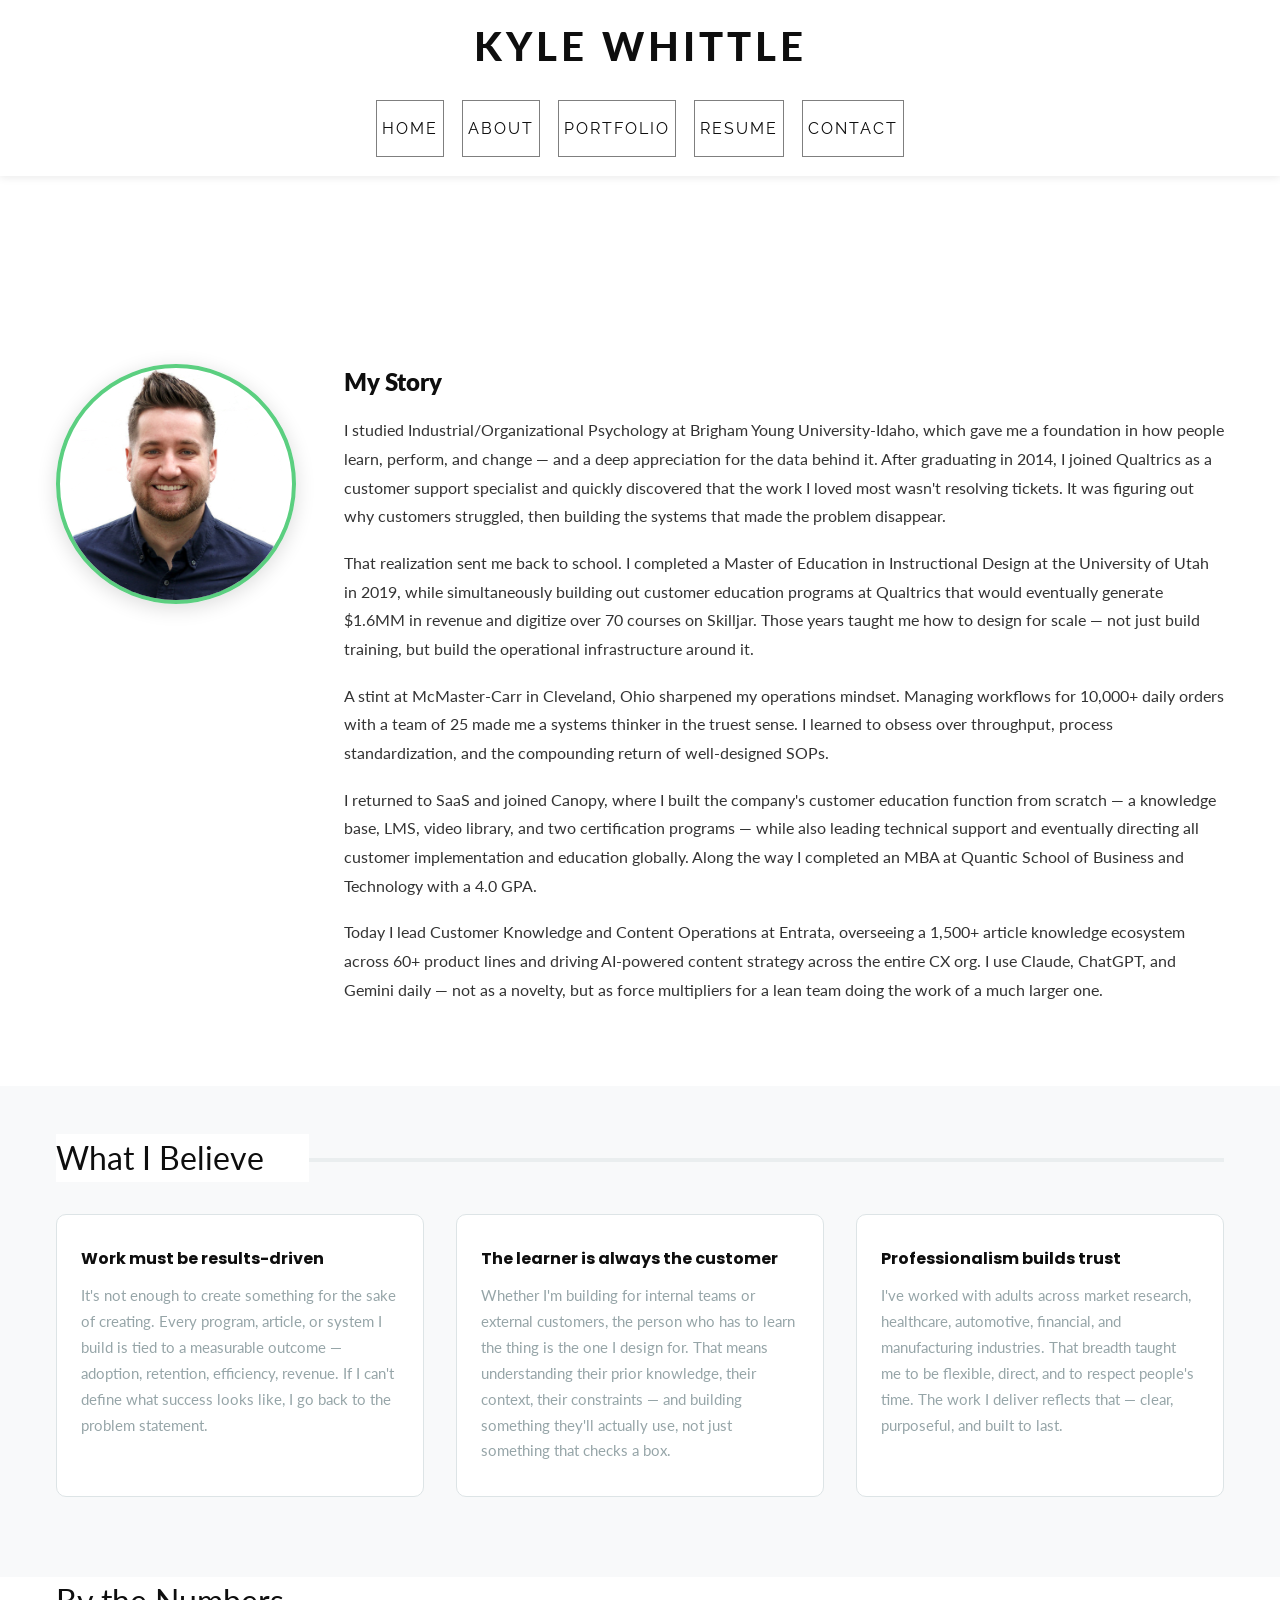
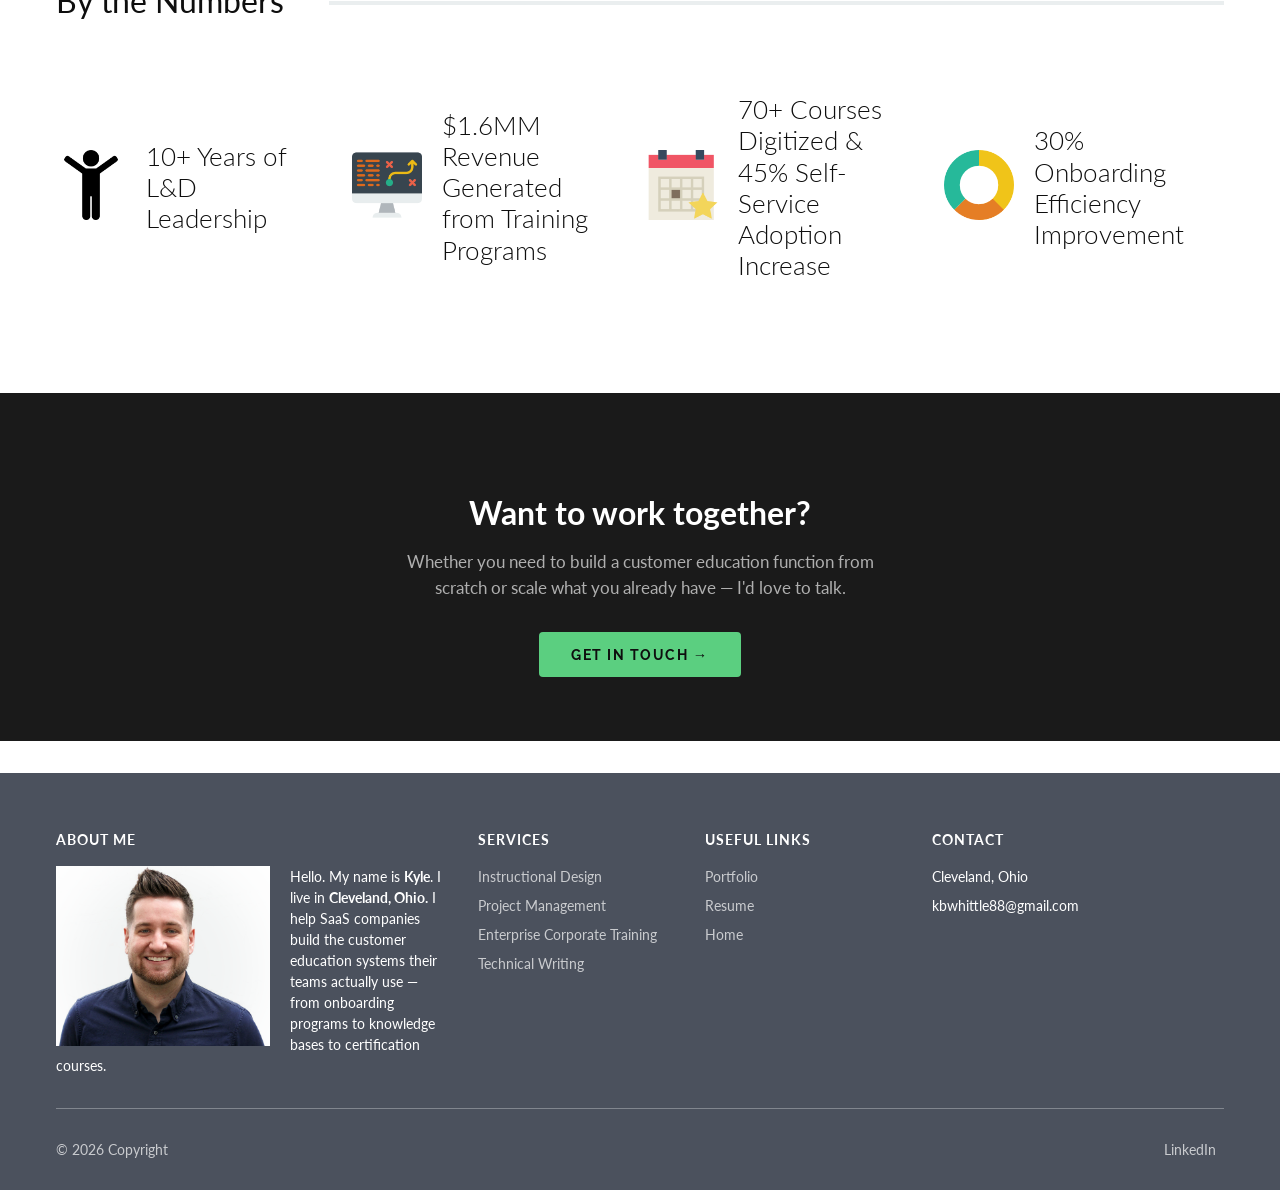
==== about.html @ 5d50ad47 "Initial commit — portfolio site Co-Authored-By: Claude Sonnet 4.6 <noreply@anthropic.com>" ====
<!doctype html>
<html lang="en">
  <head>
    <meta charset="utf-8">
    <meta name="viewport" content="width=device-width, initial-scale=1">

    <link rel="preconnect" href="https://fonts.googleapis.com">
    <link rel="preconnect" href="https://fonts.gstatic.com" crossorigin>
    <link href="https://fonts.googleapis.com/css2?family=Lato:wght@100;300;400;900&family=Poppins:wght@300;400&family=Raleway&display=swap" rel="stylesheet">

    <link rel="stylesheet" href="css/mystyle.css">

    <title>Kyle Whittle — About</title>
    <meta name="description" content="Learn about Kyle Whittle — 10+ years of L&D leadership across SaaS organizations, from Qualtrics to Entrata.">
    <meta property="og:title" content="Kyle Whittle — About">
    <meta property="og:description" content="Learn about Kyle Whittle — 10+ years of L&D leadership across SaaS organizations, from Qualtrics to Entrata.">
    <meta property="og:type" content="website">
  </head>
  <body>

    <!-- HEADER -->
    <header class="site-header">
      <div class="container">
        <div id="title">
          <h1>Kyle Whittle</h1>
        </div>
        <nav>
          <ul class="navigation">
            <li><a href="index.html">Home</a></li>
            <li><a href="about.html">About</a></li>
            <li><a href="portfolio.html">Portfolio</a></li>
            <li><a href="resume.html">Resume</a></li>
            <li><a href="contact.html">Contact</a></li>
          </ul>
        </nav>
      </div>
    </header>

    <!-- HERO -->
    <div class="jumbotron-sm">
      <div class="container">
        <h1>About Kyle <small>10+ years building teams, systems, and learning ecosystems that stick</small></h1>
      </div>
    </div>

    <!-- MY STORY -->
    <div class="container">
      <div class="about-grid">

        <div class="about-photo-col">
          <img class="about-photo" src="images/kylew2pic_trans.png" alt="Kyle Whittle">
        </div>

        <div class="about-story-col">
          <h2>My Story</h2>
          <p>I studied Industrial/Organizational Psychology at Brigham Young University-Idaho, which gave me a foundation in how people learn, perform, and change — and a deep appreciation for the data behind it. After graduating in 2014, I joined Qualtrics as a customer support specialist and quickly discovered that the work I loved most wasn't resolving tickets. It was figuring out why customers struggled, then building the systems that made the problem disappear.</p>

          <p>That realization sent me back to school. I completed a Master of Education in Instructional Design at the University of Utah in 2019, while simultaneously building out customer education programs at Qualtrics that would eventually generate $1.6MM in revenue and digitize over 70 courses on Skilljar. Those years taught me how to design for scale — not just build training, but build the operational infrastructure around it.</p>

          <p>A stint at McMaster-Carr in Cleveland, Ohio sharpened my operations mindset. Managing workflows for 10,000+ daily orders with a team of 25 made me a systems thinker in the truest sense. I learned to obsess over throughput, process standardization, and the compounding return of well-designed SOPs.</p>

          <p>I returned to SaaS and joined Canopy, where I built the company's customer education function from scratch — a knowledge base, LMS, video library, and two certification programs — while also leading technical support and eventually directing all customer implementation and education globally. Along the way I completed an MBA at Quantic School of Business and Technology with a 4.0 GPA.</p>

          <p>Today I lead Customer Knowledge and Content Operations at Entrata, overseeing a 1,500+ article knowledge ecosystem across 60+ product lines and driving AI-powered content strategy across the entire CX org. I use Claude, ChatGPT, and Gemini daily — not as a novelty, but as force multipliers for a lean team doing the work of a much larger one.</p>

          <p class="about-edit-note"><!-- Edit this section with your own voice before publishing. The facts above are drawn from your resume. --></p>
        </div>

      </div>
    </div>

    <!-- WHAT I BELIEVE -->
    <div class="about-beliefs-section">
      <div class="container">
        <h3 class="section-title"><span>What I Believe</span></h3>
        <div class="beliefs-grid">

          <div class="belief-card">
            <h4>Work must be results-driven</h4>
            <p>It's not enough to create something for the sake of creating. Every program, article, or system I build is tied to a measurable outcome — adoption, retention, efficiency, revenue. If I can't define what success looks like, I go back to the problem statement.</p>
          </div>

          <div class="belief-card">
            <h4>The learner is always the customer</h4>
            <p>Whether I'm building for internal teams or external customers, the person who has to learn the thing is the one I design for. That means understanding their prior knowledge, their context, their constraints — and building something they'll actually use, not just something that checks a box.</p>
          </div>

          <div class="belief-card">
            <h4>Professionalism builds trust</h4>
            <p>I've worked with adults across market research, healthcare, automotive, financial, and manufacturing industries. That breadth taught me to be flexible, direct, and to respect people's time. The work I deliver reflects that — clear, purposeful, and built to last.</p>
          </div>

        </div>
      </div>
    </div>

    <!-- BY THE NUMBERS -->
    <div class="container">
      <h3 class="section-title"><span>By the Numbers</span></h3>
      <div class="stats-grid">

        <div class="fun-fact">
          <img src="images/happy-man.png" alt="">
          <h4>10+ Years of L&amp;D Leadership</h4>
        </div>

        <div class="fun-fact">
          <img src="images/analytics.png" alt="">
          <h4>$1.6MM Revenue Generated from Training Programs</h4>
        </div>

        <div class="fun-fact">
          <img src="images/calendar.png" alt="">
          <h4>70+ Courses Digitized &amp; 45% Self-Service Adoption Increase</h4>
        </div>

        <div class="fun-fact">
          <img src="images/pie-chart.png" alt="">
          <h4>30% Onboarding Efficiency Improvement</h4>
        </div>

      </div>
    </div>

    <!-- BOTTOM CTA -->
    <div class="cta-banner">
      <h2>Want to work together?</h2>
      <p>Whether you need to build a customer education function from scratch or scale what you already have — I'd love to talk.</p>
      <a href="contact.html" class="btn-cta">Get In Touch &rarr;</a>
    </div>

    <!-- FOOTER -->
    <footer>
      <div class="container">
        <div class="footer-grid">

          <div class="footer-col">
            <h6>About Me</h6>
            <img class="profile-pic" src="images/kylew2pic.png" alt="Kyle Whittle">
            <p>Hello. My name is <strong>Kyle</strong>. I live in <strong>Cleveland, Ohio.</strong> I help SaaS companies build the customer education systems their teams actually use — from onboarding programs to knowledge bases to certification courses.</p>
          </div>

          <div class="footer-col">
            <h6>Services</h6>
            <p><a href="#!">Instructional Design</a></p>
            <p><a href="#!">Project Management</a></p>
            <p><a href="#!">Enterprise Corporate Training</a></p>
            <p><a href="#!">Technical Writing</a></p>
          </div>

          <div class="footer-col">
            <h6>Useful Links</h6>
            <p><a href="portfolio.html">Portfolio</a></p>
            <p><a href="resume.html">Resume</a></p>
            <p><a href="index.html">Home</a></p>
          </div>

          <div class="footer-col">
            <h6>Contact</h6>
            <p>Cleveland, Ohio</p>
            <p>kbwhittle88@gmail.com</p>
          </div>

        </div>

        <hr>

        <div class="footer-bottom">
          <p>© 2026 Copyright</p>
          <div class="footer-social">
            <a href="https://www.linkedin.com/in/kwhittle88" target="_blank" rel="noopener">LinkedIn</a>
          </div>
        </div>
      </div>
    </footer>

    <script src="js/scripts.js"></script>
  </body>
</html>
---- css/mystyle.css ----
/* ============================================================
   CUSTOM PROPERTIES
   ============================================================ */
:root {
  --font-base: 'Lato', sans-serif;
  --font-nav: 'Raleway', sans-serif;
  --font-ui: 'Poppins', sans-serif;

  --color-text: #0e0e0e;
  --color-muted: #96a5a8;
  --color-accent: #5bcf80;
  --color-border: #dde4e6;
  --color-section-line: #eaeeef;
  --color-footer-bg: #4b515d;
  --color-card-bg: #f8f9fa;

  --max-width: 1200px;
  --gutter: 1rem;
}

/* ============================================================
   RESET & BASE
   ============================================================ */
*, *::before, *::after {
  box-sizing: border-box;
}

body {
  margin: 0;
  font-family: var(--font-base);
  color: var(--color-text);
  line-height: 1.5;
}

img {
  max-width: 100%;
  height: auto;
}

ul {
  list-style: none;
  margin: 0;
  padding: 0;
}

a {
  color: inherit;
  text-decoration: none;
}

h1, h2, h3, h4, h5, h6 {
  margin-top: 0;
}

h2 {
  font-size: 1.5em;
  margin: 1em 0 0.6em;
  font-weight: 800;
}

/* ============================================================
   LAYOUT
   ============================================================ */
.container {
  max-width: var(--max-width);
  margin-left: auto;
  margin-right: auto;
  padding-left: var(--gutter);
  padding-right: var(--gutter);
}

/* ============================================================
   HEADER & NAVIGATION
   ============================================================ */
.site-header {
  padding: 1rem 0 0;
  position: sticky;
  top: 0;
  z-index: 200;
  background: #fff;
  box-shadow: 0 2px 8px rgba(0, 0, 0, 0.08);
}

#title {
  text-align: center;
}

#title h1 {
  font-size: 2.5rem;
  font-family: var(--font-base);
  font-weight: 900;
  text-transform: uppercase;
  letter-spacing: 4px;
  margin-bottom: 0;
}

nav {
  text-align: center;
}

.navigation {
  display: flex;
  flex-wrap: wrap;
  justify-content: center;
  margin-top: 5px;
  padding: 20px;
}

.navigation a {
  text-decoration: none;
  text-transform: uppercase;
  font-size: 16px;
  line-height: 45px;
  letter-spacing: 2px;
  font-family: var(--font-nav);
}

.navigation li a {
  display: inline-block;
  margin: 0 10px;
  padding: 5px;
  border: 0 solid;
  box-shadow: inset 0 0 20px rgba(0, 0, 0, 0);
  outline: 1px solid rgba(0, 0, 0, 0.5);
  outline-offset: 0;
  text-shadow: none;
  transition: all 220ms ease;
}

.navigation li a:hover {
  border: 1px solid;
  box-shadow: inset 0 0 20px rgba(255, 255, 255, 0.5), 0 0 20px rgba(0, 0, 0, 0.2);
  outline-color: rgba(0, 0, 0, 0);
  outline-offset: 15px;
  text-shadow: 1px 1px 2px #427388;
}

/* ============================================================
   HERO / JUMBOTRON
   ============================================================ */
/* NOTE: comp.png is ~13MB. Convert to WebP to reduce ~90% file size:
   e.g. cwebp -q 80 images/comp.png -o images/comp.webp
   then update background-image to url("../images/comp.webp") */
.jumbotron {
  background-color: #1a2a35; /* solid fallback while image loads */
  background-image: url("../images/comp.png");
  background-position: center;
  background-size: cover;
  color: white;
  min-height: 400px;
  display: flex;
  align-items: center;
  padding: 2rem var(--gutter);
  position: relative;
}

.jumbotron::before {
  content: "";
  position: absolute;
  inset: 0;
  background: rgba(0, 0, 0, 0.48);
}

.jumbotron .container {
  width: 100%;
  position: relative;
  z-index: 1;
}

.jumbotron h2 {
  font-family: var(--font-base);
  font-size: 3rem;
  font-weight: 300;
  margin-bottom: 0.5rem;
}

.jumbotron .lead {
  font-size: 1.25rem;
  margin: 0;
}

/* Hero role label (sits above the h2) */
.hero-role {
  font-family: var(--font-nav);
  font-size: 0.75rem;
  font-weight: 400;
  letter-spacing: 3px;
  text-transform: uppercase;
  color: rgba(255, 255, 255, 0.6);
  margin: 0 0 0.75rem;
}

/* Hero CTA button */
.hero-cta {
  display: inline-block;
  margin-top: 1.5rem;
  padding: 0.65rem 1.75rem;
  border: 2px solid #fff;
  color: #fff;
  background: transparent;
  font-family: var(--font-nav);
  font-size: 0.95rem;
  letter-spacing: 1.5px;
  text-transform: uppercase;
  transition: background 0.2s ease, color 0.2s ease;
}

.hero-cta:hover {
  background: #fff;
  color: var(--color-text);
}

/* Target audience line under hero subtitle */
.target-audience {
  margin: 0.75rem 0 0;
  font-size: 1rem;
  color: rgba(255, 255, 255, 0.78);
  font-style: italic;
}

/* Contact page — smaller header bar */
.jumbotron-sm {
  background-image: url("../images/comp.png");
  background-position: center;
  background-size: cover;
  color: white;
  min-height: 140px;
  display: flex;
  align-items: center;
  padding: 2rem var(--gutter);
}

.jumbotron-sm h1 {
  font-size: 2rem;
  font-weight: 300;
  margin: 0;
}

.jumbotron-sm h1 small {
  display: block;
  font-size: 1rem;
  font-family: var(--font-ui);
  font-weight: 300;
  letter-spacing: 0.5px;
}

/* ============================================================
   SECTION TITLES
   ============================================================ */
.section-title {
  color: var(--color-text);
  position: relative;
  margin-bottom: 1em;
  font-size: 2em;
  font-weight: 400;
}

.section-title::before {
  content: "";
  position: absolute;
  top: 50%;
  left: 0;
  width: 100%;
  border-bottom: 4px solid var(--color-section-line);
}

.section-title span {
  position: relative;
  display: inline-block;
  padding-right: 1.4em;
  background: #fff;
}

/* ============================================================
   LOGO STRIP  ("Trusted By" employer row)
   ============================================================ */
.logo-strip {
  padding: 2.5rem 0;
  text-align: center;
  border-bottom: 1px solid var(--color-border);
}

.logo-strip-label {
  display: block;
  font-size: 0.7rem;
  font-weight: 700;
  letter-spacing: 3px;
  text-transform: uppercase;
  color: var(--color-muted);
  margin-bottom: 1.25rem;
}

.logo-strip-names {
  display: flex;
  justify-content: center;
  align-items: center;
  flex-wrap: wrap;
  gap: 0.5rem 2.5rem;
}

.logo-strip-names span {
  font-size: 1rem;
  font-weight: 900;
  letter-spacing: 3px;
  text-transform: uppercase;
  color: #c8d2d4;
}

/* ============================================================
   STATS COUNTER  (animated number spans)
   ============================================================ */
.stat-number {
  font-variant-numeric: tabular-nums;
}

/* ============================================================
   SECOND CTA BANNER
   ============================================================ */
.cta-banner {
  background: #1a1a1a;
  color: #fff;
  text-align: center;
  padding: 4rem 1rem;
}

.cta-banner h2 {
  font-size: 2rem;
  font-weight: 700;
  margin-bottom: 0.75rem;
  color: #fff;
}

.cta-banner p {
  color: rgba(255, 255, 255, 0.65);
  font-size: 1.05rem;
  margin: 0 auto 2rem;
  max-width: 520px;
}

.cta-banner .btn-cta {
  display: inline-block;
  padding: 0.75rem 2rem;
  background: var(--color-accent);
  color: #0e0e0e;
  font-family: var(--font-nav);
  font-size: 0.9rem;
  font-weight: 700;
  letter-spacing: 1.5px;
  text-transform: uppercase;
  border-radius: 4px;
  transition: background 0.2s ease, transform 0.2s ease;
}

.cta-banner .btn-cta:hover {
  background: #3db865;
  transform: translateY(-2px);
}

/* ============================================================
   SERVICES  (4-column grid)
   ============================================================ */
.services-section {
  padding: 2rem 0;
}

.services-grid {
  display: grid;
  grid-template-columns: repeat(4, 1fr);
  gap: 2rem;
  text-align: center;
  padding-bottom: 3rem;
}

.services-grid > div {
  padding: 2rem 1.5rem;
  border: 1px solid var(--color-border);
  border-radius: 10px;
  transition: transform 0.2s ease, box-shadow 0.2s ease;
}

.services-grid > div:hover {
  transform: translateY(-5px);
  box-shadow: 0 10px 28px rgba(0, 0, 0, 0.08);
}

.services-grid img {
  margin: 0 auto 1rem;
  max-width: 80px;
}

.services-grid h4 {
  font-family: var(--font-ui);
  font-weight: 800;
  margin-top: 10px;
  margin-bottom: 0.5rem;
}

.services-grid p {
  margin-top: 0.4em;
  color: var(--color-muted);
}

/* ============================================================
   STATS / FUN FACTS  (4-column grid)
   ============================================================ */
.stats-section {
  padding: 2rem 0;
}

.stats-grid {
  display: grid;
  grid-template-columns: repeat(4, 1fr);
  gap: 1rem;
  padding-bottom: 3rem;
}

.fun-fact {
  padding: 2em 1.2em 4em 0;
  display: flex;
  align-items: center;
}

.fun-fact img {
  flex-shrink: 0;
  display: block;
  max-width: 70px;
}

.fun-fact h4 {
  margin: 5px 0 0 20px;
  font-size: 26px;
  line-height: 1.2;
  font-weight: 300;
}

/* ============================================================
   PORTFOLIO SAMPLE  (home page — 3-column grid)
   ============================================================ */
.portfolio-sample-section {
  padding: 2rem 0;
}

.portfolio-sample-grid {
  display: grid;
  grid-template-columns: repeat(3, 1fr);
  gap: 1.5rem;
  margin-bottom: 1rem;
}

.card {
  position: relative;
  overflow: hidden;
  background: var(--color-card-bg);
}

.card-body {
  position: relative;
}

.card-body > img,
.card-body img.card-img {
  width: 100%;
  border: 1px solid #dee2e6;
}

.card-text {
  margin: 0;
}

.img-title {
  position: absolute;
  inset: 0;
  display: flex;
  flex-direction: column;
  align-items: center;
  justify-content: center;
  background-color: #333;
  opacity: 0;
  transition: opacity 0.3s ease;
}

.card-body:hover .img-title {
  opacity: 0.85;
}

.img-title h5 {
  color: #fff;
  width: 100%;
  text-align: center;
  border: 1px solid #fff;
  padding: 0.5rem;
  margin: 0 0 1rem;
}

.img-title .btn {
  display: inline-block;
  padding: 0.4rem 1rem;
  background: #fff;
  color: #333;
  border-radius: 3px;
  font-size: 0.875rem;
  cursor: pointer;
}

.see-more {
  text-align: center;
  padding: 1rem 0 2rem;
}

/* ============================================================
   PORTFOLIO PAGE  (3-column item grid)
   ============================================================ */
.bg-light {
  background-color: #f8f9fa;
}

#portfolio {
  padding: 2rem 0;
}

#portfolio h2 {
  position: relative;
  margin-bottom: 2em;
}

.portfolio-row {
  display: grid;
  grid-template-columns: repeat(3, 1fr);
  gap: 1.5rem;
  margin-bottom: 2rem;
}

.portfolio-row.four-col {
  grid-template-columns: repeat(4, 1fr);
}

.portfolio-item {
  margin: 0 0 15px;
}

.portfolio-link {
  position: relative;
  display: block;
  cursor: pointer;
  max-width: 400px;
  margin: 0 auto;
}

.portfolio-hover {
  position: absolute;
  inset: 0;
  display: flex;
  align-items: center;
  justify-content: center;
  opacity: 0;
  background: rgba(14, 14, 14, 0.72);
  transition: opacity 0.25s ease;
}

.portfolio-link:hover .portfolio-hover {
  opacity: 1;
}

.portfolio-hover-content {
  font-size: 3rem;
  color: white;
  line-height: 1;
  font-weight: 300;
}

.portfolio-link img {
  display: block;
  width: 100%;
}

.portfolio-caption {
  max-width: 400px;
  margin: 0 auto;
  padding: 25px;
  text-align: center;
  background-color: var(--color-card-bg);
}

.portfolio-caption h4 {
  margin: 0;
  font-size: 1rem;
  text-transform: none;
}

/* ============================================================
   PORTFOLIO MODALS  (vanilla — toggled via JS)
   ============================================================ */
.portfolio-modal {
  display: none;
  position: fixed;
  inset: 0;
  z-index: 1000;
  background: rgba(0, 0, 0, 0.6);
  overflow-y: auto;
  padding: 2rem var(--gutter);
}

.portfolio-modal.is-open {
  display: flex;
  align-items: flex-start;
  justify-content: center;
}

.modal-dialog {
  background: #fff;
  width: 100%;
  max-width: 700px;
  position: relative;
  padding: 5rem 2rem 3rem;
  margin: auto;
}

.modal-body {
  text-align: center;
}

.modal-body h2 {
  text-transform: uppercase;
  font-size: 2em;
  margin-bottom: 0.5rem;
}

.modal-body .item-intro {
  font-size: 16px;
  font-style: italic;
  margin: 20px 0 30px;
  color: var(--color-muted);
}

.modal-body img {
  margin: 0 auto 2rem;
}

.modal-body .list-inline {
  display: flex;
  justify-content: center;
  gap: 1.5rem;
  flex-wrap: wrap;
  margin: 0 0 1.5rem;
}

.close-modal {
  position: absolute;
  top: 1rem;
  right: 1rem;
  width: 44px;
  height: 44px;
  cursor: pointer;
  display: flex;
  align-items: center;
  justify-content: center;
  background: transparent;
  border: none;
  font-size: 1.75rem;
  color: #212529;
  line-height: 1;
}

.close-modal:hover {
  opacity: 0.4;
}

/* ============================================================
   RESUME
   ============================================================ */
.resume-grid {
  display: grid;
  grid-template-columns: 1fr 1fr;
  gap: 2rem;
  padding: 2rem 0;
}

.profile-pic-resume {
  display: block;
  margin: 1.5rem auto;
  width: 180px;
  height: 180px;
  object-fit: cover;
  border-radius: 50%;
  border: 4px solid var(--color-accent);
  box-shadow: 0 4px 20px rgba(0, 0, 0, 0.14);
}

/* Timeline */
.timeline {
  position: relative;
  padding-left: 112px;
  padding-bottom: 8px;
}

.timeline h2 {
  position: relative;
  margin-bottom: 2em;
  text-transform: uppercase;
}

.event {
  position: relative;
  padding: 26px 32px;
  margin-bottom: 3em;
  background: #fff;
  border: 3px solid var(--color-border);
  border-radius: 6px;
  cursor: pointer;
}

.event::after,
.event::before {
  right: 100%;
  top: 50%;
  border: solid transparent;
  content: "";
  height: 0;
  width: 0;
  position: absolute;
  pointer-events: none;
}

.event::before {
  border-right-color: var(--color-border);
  border-width: 15px;
  margin-top: -15px;
}

.event .date {
  position: absolute;
  top: 45%;
  margin-top: -24px;
  left: -106px;
  width: 68px;
  line-height: 58px;
  text-align: center;
  background: var(--color-accent);
  display: block;
  z-index: 120;
  color: #fff;
  border-radius: 50%;
  border: 5px solid #fff;
  font-weight: 400;
}

.event.current .date {
  border-color: #345;
  outline: 2px solid #fff;
  background-color: #345;
}

.event h4 {
  margin: 0 0 0.3em;
}

.event h5 {
  margin: 0;
  padding: 0 0 0.3em;
  font-size: 0.9em;
  text-transform: uppercase;
  font-weight: 800;
  color: #d1dbdc;
}

.event p {
  margin: 0.6em 0 0.2em;
}

.event p::before {
  display: block;
  content: "";
  position: absolute;
  top: -30px;
  left: -72px;
  height: 130%;
  width: 4px;
  background: var(--color-border);
}

/* Skill bars */
.skillset {
  padding: 0 0 2.2em;
}

.skill-unit {
  padding-bottom: 0;
}

.skill-unit .bar {
  position: relative;
  width: 100%;
  height: 36px;
  background: var(--color-border);
  border-radius: 4px;
  overflow: hidden;
}

.skill-unit .bar .progress {
  background: var(--color-accent);
  position: absolute;
  top: 0;
  left: 0;
  width: 0;
  height: 100%;
  border-radius: 4px;
}

.skill-unit h4 {
  margin-bottom: -30px;
  font-weight: 800;
  color: #fff;
  position: relative;
  z-index: 100;
  padding-left: 14px;
  text-transform: uppercase;
}

/* Download / CTA button */
.download-button {
  margin-bottom: 2rem;
}

.button {
  display: inline-block;
  margin: 0 25px;
  padding: 5px 16px;
  vertical-align: middle;
  border: 0 solid;
  box-shadow: inset 0 0 20px rgba(0, 0, 0, 0);
  outline: 1px solid rgba(0, 0, 0, 0.5);
  outline-offset: 0;
  text-shadow: none;
  transition: all 220ms ease;
  color: inherit;
}

.button:hover {
  border: 1px solid;
  box-shadow: inset 0 0 20px rgba(255, 255, 255, 0.5), 0 0 20px rgba(0, 0, 0, 0.2);
  outline-color: rgba(0, 0, 0, 0);
  outline-offset: 15px;
  text-shadow: 1px 1px 2px #427388;
}

/* ============================================================
   PROCESS / METHODOLOGY  ("How I Work")
   ============================================================ */
.process-section {
  padding: 3rem 0;
  background: var(--color-card-bg);
  margin-top: 1rem;
}

.process-grid {
  display: grid;
  grid-template-columns: repeat(4, 1fr);
  gap: 1.5rem;
  padding-top: 1rem;
  padding-bottom: 1rem;
}

.process-step {
  padding: 1.75rem 1.5rem;
  background: #fff;
  border: 1px solid var(--color-border);
  border-radius: 10px;
}

.process-step-number {
  font-size: 2.5rem;
  font-weight: 900;
  color: var(--color-accent);
  line-height: 1;
  margin-bottom: 0.75rem;
}

.process-step h4 {
  font-family: var(--font-ui);
  font-weight: 700;
  margin-bottom: 0.5rem;
  font-size: 1rem;
}

.process-step p {
  color: var(--color-muted);
  font-size: 0.9rem;
  line-height: 1.65;
  margin: 0;
}

/* Engagement models note */
.engagement-note {
  text-align: center;
  padding: 1.25rem 0 2.5rem;
  color: var(--color-muted);
  font-size: 0.95rem;
}

.engagement-note a {
  color: var(--color-text);
  font-weight: 600;
  border-bottom: 1px solid var(--color-accent);
  padding-bottom: 1px;
}

.engagement-note a:hover {
  color: var(--color-accent);
}

/* ============================================================
   PROFESSIONAL PORTFOLIO PLACEHOLDERS
   ============================================================ */
.pro-portfolio-placeholder {
  background: #f0f4f5;
  border: 2px dashed var(--color-border);
  aspect-ratio: 4 / 3;
  display: flex;
  flex-direction: column;
  align-items: center;
  justify-content: center;
  color: var(--color-muted);
  font-size: 0.8rem;
  text-align: center;
  padding: 1rem;
  gap: 0.5rem;
}

.pro-portfolio-placeholder span {
  font-size: 1.75rem;
  opacity: 0.35;
}

/* ============================================================
   CASE STUDIES
   ============================================================ */
.case-studies-grid {
  display: grid;
  grid-template-columns: repeat(3, 1fr);
  gap: 2rem;
  padding-bottom: 3rem;
}

.case-study-card {
  padding: 2rem 1.75rem;
  border: 1px solid var(--color-border);
  border-radius: 10px;
  transition: transform 0.2s ease, box-shadow 0.2s ease;
}

.case-study-card:hover {
  transform: translateY(-4px);
  box-shadow: 0 10px 28px rgba(0, 0, 0, 0.08);
}

.cs-label {
  display: inline-block;
  font-size: 0.7rem;
  font-weight: 800;
  letter-spacing: 2px;
  color: var(--color-accent);
  margin-bottom: 0.3rem;
  margin-top: 1rem;
}

.case-study-card .cs-label:first-child {
  margin-top: 0;
}

.case-study-card p {
  margin: 0 0 0.5rem;
  font-size: 0.95rem;
  color: var(--color-muted);
}

.cs-result {
  color: var(--color-text) !important;
  font-weight: 600;
}

/* ============================================================
   TESTIMONIALS
   ============================================================ */
.testimonials-section {
  background: var(--color-card-bg);
  padding: 3rem 0;
  margin-top: 1rem;
}

.testimonials-grid {
  display: grid;
  grid-template-columns: repeat(2, 1fr);
  gap: 2rem;
  padding-top: 1rem;
}

.testimonial-card {
  background: #fff;
  border-left: 4px solid var(--color-accent);
  border-radius: 0 8px 8px 0;
  padding: 2rem;
  box-shadow: 0 2px 12px rgba(0, 0, 0, 0.06);
}

.testimonial-avatar {
  width: 48px;
  height: 48px;
  border-radius: 50%;
  background: var(--color-accent);
  color: #fff;
  display: flex;
  align-items: center;
  justify-content: center;
  font-weight: 700;
  font-size: 0.85rem;
  letter-spacing: 1px;
  margin-bottom: 1rem;
}

.testimonial-card blockquote {
  margin: 0 0 1rem;
  font-style: italic;
  color: var(--color-muted);
  line-height: 1.7;
  font-size: 0.95rem;
}

.testimonial-attribution {
  margin: 0;
  font-size: 0.875rem;
  color: var(--color-text);
  line-height: 1.5;
}

/* ============================================================
   ABOUT PAGE
   ============================================================ */
.about-grid {
  display: grid;
  grid-template-columns: 240px 1fr;
  gap: 3rem;
  padding: 3rem 0;
  align-items: start;
}

.about-photo {
  width: 100%;
  border-radius: 50%;
  border: 4px solid var(--color-accent);
  box-shadow: 0 4px 20px rgba(0, 0, 0, 0.14);
  aspect-ratio: 1;
  object-fit: cover;
}

.about-story-col h2 {
  margin-top: 0;
}

.about-story-col p {
  margin-bottom: 1.1rem;
  line-height: 1.8;
  color: #333;
}

.about-edit-note {
  display: none;
}

.about-beliefs-section {
  background: var(--color-card-bg);
  padding: 3rem 0;
  margin-top: 1rem;
}

.beliefs-grid {
  display: grid;
  grid-template-columns: repeat(3, 1fr);
  gap: 2rem;
  padding-bottom: 2rem;
}

.belief-card {
  padding: 2rem 1.5rem;
  background: #fff;
  border: 1px solid var(--color-border);
  border-radius: 10px;
}

.belief-card h4 {
  font-family: var(--font-ui);
  font-weight: 700;
  margin-bottom: 0.75rem;
  font-size: 1rem;
}

.belief-card p {
  color: var(--color-muted);
  font-size: 0.95rem;
  line-height: 1.7;
  margin: 0;
}

@media (max-width: 768px) {
  .about-grid {
    grid-template-columns: 1fr;
  }
  .about-photo {
    width: 160px;
    margin: 0 auto;
    display: block;
  }
  .beliefs-grid {
    grid-template-columns: 1fr;
  }
}

/* ============================================================
   THANK-YOU PAGE
   ============================================================ */
.thankyou-body {
  max-width: 560px;
  margin: 4rem auto;
  text-align: center;
  font-size: 1.05rem;
  color: var(--color-muted);
  line-height: 1.8;
}

.thankyou-body p {
  margin-bottom: 1rem;
}

.thankyou-actions {
  display: flex;
  justify-content: center;
  align-items: center;
  gap: 1.5rem;
  margin-top: 2rem;
  flex-wrap: wrap;
}

/* ============================================================
   WELL  (description box on portfolio page)
   ============================================================ */
.well {
  background-color: #f5f5f5;
  border: 1px solid #e3e3e3;
  border-radius: 6px;
  padding: 24px;
  margin-bottom: 1.5rem;
  box-shadow: inset 0 1px 1px rgba(0, 0, 0, 0.05);
}

/* ============================================================
   CONTACT FORM
   ============================================================ */
.contact-grid {
  display: grid;
  grid-template-columns: 2fr 1fr;
  gap: 2rem;
  padding: 2rem 0;
}

.form-panel {
  background-color: #fff;
  padding: 2rem 2.5rem 3rem;
  border: 1px solid var(--color-border);
  border-radius: 10px;
  box-shadow: 0 2px 16px rgba(0, 0, 0, 0.06);
}

.form-row {
  display: grid;
  grid-template-columns: 1fr 1fr;
  gap: 1rem;
}

.form-group {
  margin-bottom: 1rem;
}

.form-group label {
  display: block;
  margin-bottom: 0.25rem;
  font-weight: 500;
}

.form-control {
  display: block;
  width: 100%;
  padding: 0.375rem 0.75rem;
  font-size: 1rem;
  font-family: inherit;
  border: 1px solid #ced4da;
  border-radius: 4px;
  background: #fff;
}

.form-control:focus {
  outline: none;
  border-color: var(--color-accent);
  box-shadow: 0 0 0 3px rgba(91, 207, 128, 0.25);
}

.form-actions {
  grid-column: 1 / -1;
  text-align: right;
  margin-top: 0.5rem;
}

.btn {
  display: inline-block;
  padding: 0.375rem 0.75rem;
  font-size: 1rem;
  font-family: inherit;
  border-radius: 4px;
  cursor: pointer;
  border: 1px solid transparent;
}

.btn-primary {
  background-color: var(--color-accent);
  color: #0e0e0e;
  border-color: var(--color-accent);
}

.btn-primary:hover {
  background-color: #3db865;
  border-color: #3db865;
  color: #0e0e0e;
}

.contact-info legend {
  font-weight: 600;
  font-size: 1.1rem;
  margin-bottom: 0.75rem;
}

address {
  font-style: normal;
  line-height: 1.8;
  margin-bottom: 1rem;
}

.character-count {
  font-size: 0.875rem;
  color: var(--color-muted);
  margin-top: 0.25rem;
}

.character-count.red {
  color: red;
}

/* ============================================================
   FOOTER
   ============================================================ */
footer {
  background-color: var(--color-footer-bg);
  color: #fff;
  padding: 2rem 0 0;
  margin-top: 2rem;
}

.footer-grid {
  display: grid;
  grid-template-columns: 2fr 1fr 1fr 1.5fr;
  gap: 2rem;
  padding: 1.5rem 0;
}

.footer-col h6 {
  text-transform: uppercase;
  font-weight: 700;
  letter-spacing: 1px;
  margin-bottom: 1rem;
  font-size: 0.875rem;
}

.footer-col p {
  margin: 0 0 0.5rem;
  font-size: 0.875rem;
}

.footer-col a {
  color: rgba(255, 255, 255, 0.7);
  transition: color 0.2s;
}

.footer-col a:hover {
  color: #fff;
}

.profile-pic {
  float: left;
  padding: 0 20px 5px 0;
  max-width: 60%;
  height: auto;
}

footer hr {
  border: none;
  border-top: 1px solid rgba(255, 255, 255, 0.3);
  margin: 0;
}

.footer-bottom {
  display: flex;
  align-items: center;
  justify-content: space-between;
  padding: 1rem 0;
  font-size: 0.875rem;
  color: rgba(255, 255, 255, 0.7);
}

.footer-social {
  display: flex;
  gap: 0.5rem;
}

.footer-social a {
  display: inline-block;
  padding: 0.25rem 0.5rem;
  color: rgba(255, 255, 255, 0.7);
  transition: color 0.2s;
}

.footer-social a:hover {
  color: #fff;
}

/* ============================================================
   BACK TO TOP
   ============================================================ */
.scrollToTop {
  text-align: center;
  font-weight: bold;
  position: fixed;
  bottom: 15px;
  right: 15px;
  display: none;
}

.back-to-top-arrow {
  max-height: 28px;
  margin-right: 3px;
}

.back-to-top-text {
  font-weight: 600;
  color: #444;
  letter-spacing: 1px;
}

.scrollToTop.fix-to-bottom {
  position: absolute;
  bottom: auto;
  margin-top: -50px;
}

/* ============================================================
   RESPONSIVE
   ============================================================ */
@media (max-width: 768px) {
  .services-grid,
  .stats-grid,
  .case-studies-grid,
  .process-grid {
    grid-template-columns: repeat(2, 1fr);
  }

  .testimonials-grid {
    grid-template-columns: 1fr;
  }

  .portfolio-sample-grid,
  .portfolio-row {
    grid-template-columns: repeat(2, 1fr);
  }

  .footer-grid {
    grid-template-columns: 1fr 1fr;
  }

  .resume-grid {
    grid-template-columns: 1fr;
  }

  .contact-grid {
    grid-template-columns: 1fr;
  }

  .form-row {
    grid-template-columns: 1fr;
  }

  .profile-pic-resume {
    max-width: 55%;
  }

  .scrollToTop {
    display: none !important;
  }
}

@media (max-width: 480px) {
  .services-grid,
  .stats-grid,
  .portfolio-sample-grid,
  .portfolio-row,
  .case-studies-grid {
    grid-template-columns: 1fr;
  }

  .footer-grid {
    grid-template-columns: 1fr;
  }

  .jumbotron h2 {
    font-size: 2rem;
  }

  .skill-unit h4 {
    font-size: 14px;
    margin: 1em 0 0;
    color: #345;
    padding: 0;
    font-weight: 400;
  }

  .skill-unit .bar {
    height: 6px;
  }

  /* Flatten timeline on tiny screens */
  .timeline {
    padding-left: 0;
  }

  .event .date {
    position: static;
    display: inline-block;
    width: auto;
    line-height: 1.5;
    padding: 0.2rem 0.75rem;
    border-radius: 4px;
    margin-bottom: 0.75rem;
  }

  .event::before,
  .event::after {
    display: none;
  }
}
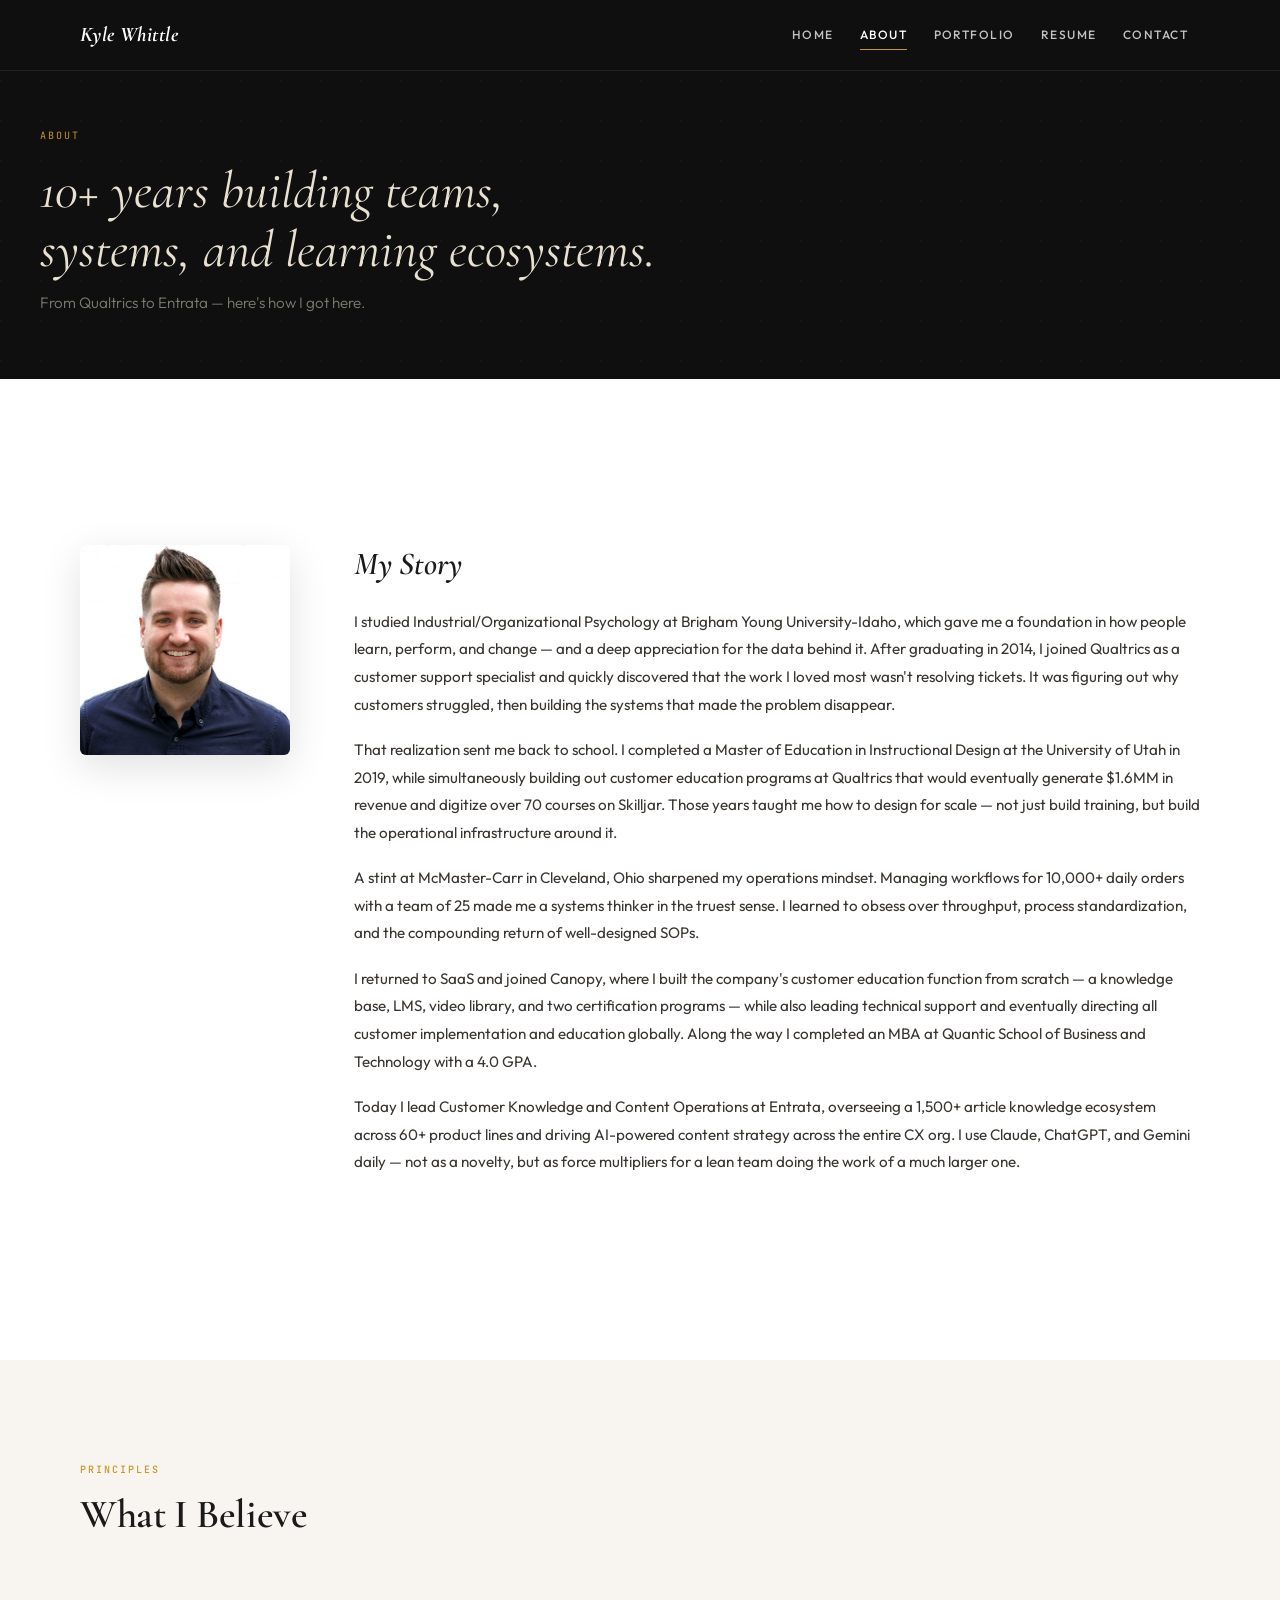
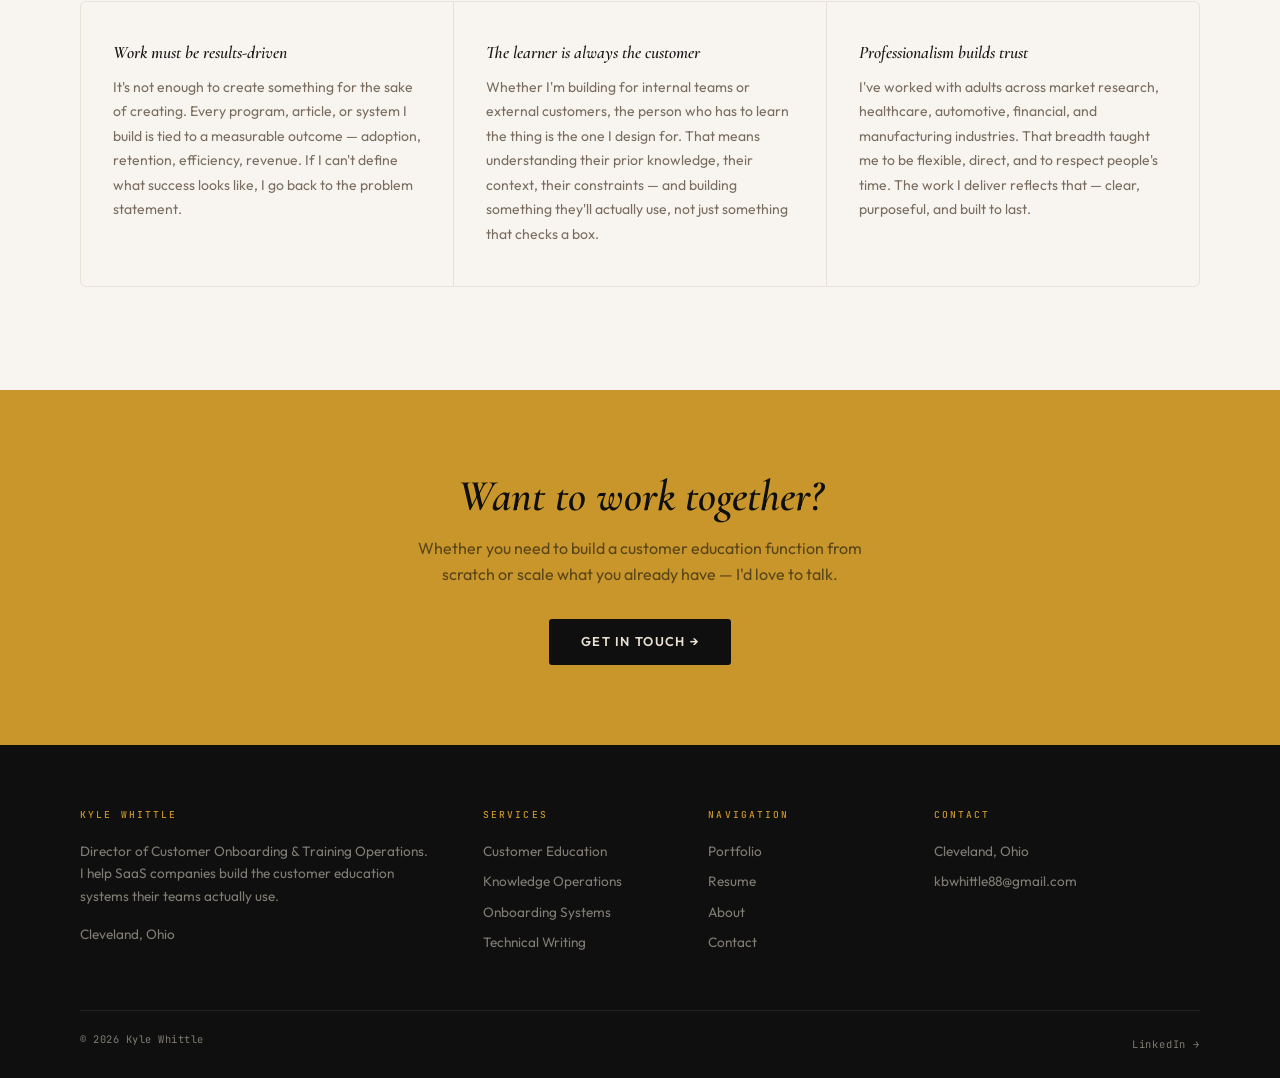
==== commit 6db3bcc5: "Redesign portfolio site with editorial "Systems Architect" aesthetic Complete visual overhaul of all" ====
--- a/about.html
+++ b/about.html
@@ -6,7 +6,7 @@
 
     <link rel="preconnect" href="https://fonts.googleapis.com">
     <link rel="preconnect" href="https://fonts.gstatic.com" crossorigin>
-    <link href="https://fonts.googleapis.com/css2?family=Lato:wght@100;300;400;900&family=Poppins:wght@300;400&family=Raleway&display=swap" rel="stylesheet">
+    <link href="https://fonts.googleapis.com/css2?family=Cormorant+Garamond:ital,wght@0,400;0,600;0,700;1,400;1,600;1,700&family=Outfit:wght@300;400;500;600&family=JetBrains+Mono:wght@400;500&display=swap" rel="stylesheet">
 
     <link rel="stylesheet" href="css/mystyle.css">
 
@@ -19,61 +19,67 @@
   <body>
 
     <!-- HEADER -->
-    <header class="site-header">
-      <div class="container">
-        <div id="title">
-          <h1>Kyle Whittle</h1>
-        </div>
+    <header class="site-header" id="site-header">
+      <div class="header-inner">
+        <a href="index.html" class="header-logo">Kyle Whittle</a>
         <nav>
           <ul class="navigation">
             <li><a href="index.html">Home</a></li>
-            <li><a href="about.html">About</a></li>
+            <li><a href="about.html" class="active">About</a></li>
             <li><a href="portfolio.html">Portfolio</a></li>
             <li><a href="resume.html">Resume</a></li>
             <li><a href="contact.html">Contact</a></li>
           </ul>
         </nav>
+        <button class="nav-toggle" aria-label="Menu">
+          <span></span><span></span><span></span>
+        </button>
       </div>
     </header>
 
-    <!-- HERO -->
-    <div class="jumbotron-sm">
-      <div class="container">
-        <h1>About Kyle <small>10+ years building teams, systems, and learning ecosystems that stick</small></h1>
+    <!-- PAGE HEADER -->
+    <div class="page-header">
+      <div class="page-header-inner">
+        <span class="page-header-eyebrow">About</span>
+        <h1>10+ years building teams,<br>systems, and learning ecosystems.</h1>
+        <p class="subtitle">From Qualtrics to Entrata — here's how I got here.</p>
       </div>
     </div>
 
     <!-- MY STORY -->
-    <div class="container">
-      <div class="about-grid">
+    <section class="section-light">
+      <div class="container">
+        <div class="about-grid">
 
-        <div class="about-photo-col">
-          <img class="about-photo" src="images/kylew2pic_trans.png" alt="Kyle Whittle">
+          <div class="about-photo-col">
+            <img class="about-photo fade-up" src="images/kylew2pic_trans.png" alt="Kyle Whittle">
+          </div>
+
+          <div class="about-story-col fade-up">
+            <h2>My Story</h2>
+            <p>I studied Industrial/Organizational Psychology at Brigham Young University-Idaho, which gave me a foundation in how people learn, perform, and change — and a deep appreciation for the data behind it. After graduating in 2014, I joined Qualtrics as a customer support specialist and quickly discovered that the work I loved most wasn't resolving tickets. It was figuring out why customers struggled, then building the systems that made the problem disappear.</p>
+
+            <p>That realization sent me back to school. I completed a Master of Education in Instructional Design at the University of Utah in 2019, while simultaneously building out customer education programs at Qualtrics that would eventually generate $1.6MM in revenue and digitize over 70 courses on Skilljar. Those years taught me how to design for scale — not just build training, but build the operational infrastructure around it.</p>
+
+            <p>A stint at McMaster-Carr in Cleveland, Ohio sharpened my operations mindset. Managing workflows for 10,000+ daily orders with a team of 25 made me a systems thinker in the truest sense. I learned to obsess over throughput, process standardization, and the compounding return of well-designed SOPs.</p>
+
+            <p>I returned to SaaS and joined Canopy, where I built the company's customer education function from scratch — a knowledge base, LMS, video library, and two certification programs — while also leading technical support and eventually directing all customer implementation and education globally. Along the way I completed an MBA at Quantic School of Business and Technology with a 4.0 GPA.</p>
+
+            <p>Today I lead Customer Knowledge and Content Operations at Entrata, overseeing a 1,500+ article knowledge ecosystem across 60+ product lines and driving AI-powered content strategy across the entire CX org. I use Claude, ChatGPT, and Gemini daily — not as a novelty, but as force multipliers for a lean team doing the work of a much larger one.</p>
+          </div>
+
         </div>
-
-        <div class="about-story-col">
-          <h2>My Story</h2>
-          <p>I studied Industrial/Organizational Psychology at Brigham Young University-Idaho, which gave me a foundation in how people learn, perform, and change — and a deep appreciation for the data behind it. After graduating in 2014, I joined Qualtrics as a customer support specialist and quickly discovered that the work I loved most wasn't resolving tickets. It was figuring out why customers struggled, then building the systems that made the problem disappear.</p>
-
-          <p>That realization sent me back to school. I completed a Master of Education in Instructional Design at the University of Utah in 2019, while simultaneously building out customer education programs at Qualtrics that would eventually generate $1.6MM in revenue and digitize over 70 courses on Skilljar. Those years taught me how to design for scale — not just build training, but build the operational infrastructure around it.</p>
-
-          <p>A stint at McMaster-Carr in Cleveland, Ohio sharpened my operations mindset. Managing workflows for 10,000+ daily orders with a team of 25 made me a systems thinker in the truest sense. I learned to obsess over throughput, process standardization, and the compounding return of well-designed SOPs.</p>
-
-          <p>I returned to SaaS and joined Canopy, where I built the company's customer education function from scratch — a knowledge base, LMS, video library, and two certification programs — while also leading technical support and eventually directing all customer implementation and education globally. Along the way I completed an MBA at Quantic School of Business and Technology with a 4.0 GPA.</p>
-
-          <p>Today I lead Customer Knowledge and Content Operations at Entrata, overseeing a 1,500+ article knowledge ecosystem across 60+ product lines and driving AI-powered content strategy across the entire CX org. I use Claude, ChatGPT, and Gemini daily — not as a novelty, but as force multipliers for a lean team doing the work of a much larger one.</p>
-
-          <p class="about-edit-note"><!-- Edit this section with your own voice before publishing. The facts above are drawn from your resume. --></p>
-        </div>
-
       </div>
-    </div>
+    </section>
 
     <!-- WHAT I BELIEVE -->
-    <div class="about-beliefs-section">
+    <section class="section-cream">
       <div class="container">
-        <h3 class="section-title"><span>What I Believe</span></h3>
-        <div class="beliefs-grid">
+        <div class="section-header fade-up">
+          <span class="section-label">Principles</span>
+          <h2 class="section-title">What I Believe</h2>
+        </div>
+        <div class="beliefs-grid fade-up">
 
           <div class="belief-card">
             <h4>Work must be results-driven</h4>
@@ -92,37 +98,9 @@
 
         </div>
       </div>
-    </div>
+    </section>
 
-    <!-- BY THE NUMBERS -->
-    <div class="container">
-      <h3 class="section-title"><span>By the Numbers</span></h3>
-      <div class="stats-grid">
-
-        <div class="fun-fact">
-          <img src="images/happy-man.png" alt="">
-          <h4>10+ Years of L&amp;D Leadership</h4>
-        </div>
-
-        <div class="fun-fact">
-          <img src="images/analytics.png" alt="">
-          <h4>$1.6MM Revenue Generated from Training Programs</h4>
-        </div>
-
-        <div class="fun-fact">
-          <img src="images/calendar.png" alt="">
-          <h4>70+ Courses Digitized &amp; 45% Self-Service Adoption Increase</h4>
-        </div>
-
-        <div class="fun-fact">
-          <img src="images/pie-chart.png" alt="">
-          <h4>30% Onboarding Efficiency Improvement</h4>
-        </div>
-
-      </div>
-    </div>
-
-    <!-- BOTTOM CTA -->
+    <!-- CTA BANNER -->
     <div class="cta-banner">
       <h2>Want to work together?</h2>
       <p>Whether you need to build a customer education function from scratch or scale what you already have — I'd love to talk.</p>
@@ -135,30 +113,31 @@
         <div class="footer-grid">
 
           <div class="footer-col">
-            <h6>About Me</h6>
-            <img class="profile-pic" src="images/kylew2pic.png" alt="Kyle Whittle">
-            <p>Hello. My name is <strong>Kyle</strong>. I live in <strong>Cleveland, Ohio.</strong> I help SaaS companies build the customer education systems their teams actually use — from onboarding programs to knowledge bases to certification courses.</p>
+            <h6>Kyle Whittle</h6>
+            <p>Director of Customer Onboarding &amp; Training Operations. I help SaaS companies build the customer education systems their teams actually use.</p>
+            <p style="margin-top:1rem">Cleveland, Ohio</p>
           </div>
 
           <div class="footer-col">
             <h6>Services</h6>
-            <p><a href="#!">Instructional Design</a></p>
-            <p><a href="#!">Project Management</a></p>
-            <p><a href="#!">Enterprise Corporate Training</a></p>
-            <p><a href="#!">Technical Writing</a></p>
+            <p><a href="index.html">Customer Education</a></p>
+            <p><a href="index.html">Knowledge Operations</a></p>
+            <p><a href="index.html">Onboarding Systems</a></p>
+            <p><a href="index.html">Technical Writing</a></p>
           </div>
 
           <div class="footer-col">
-            <h6>Useful Links</h6>
+            <h6>Navigation</h6>
             <p><a href="portfolio.html">Portfolio</a></p>
             <p><a href="resume.html">Resume</a></p>
-            <p><a href="index.html">Home</a></p>
+            <p><a href="about.html">About</a></p>
+            <p><a href="contact.html">Contact</a></p>
           </div>
 
           <div class="footer-col">
             <h6>Contact</h6>
             <p>Cleveland, Ohio</p>
-            <p>kbwhittle88@gmail.com</p>
+            <p><a href="mailto:kbwhittle88@gmail.com">kbwhittle88@gmail.com</a></p>
           </div>
 
         </div>
@@ -166,9 +145,9 @@
         <hr>
 
         <div class="footer-bottom">
-          <p>© 2026 Copyright</p>
+          <p>&copy; 2026 Kyle Whittle</p>
           <div class="footer-social">
-            <a href="https://www.linkedin.com/in/kwhittle88" target="_blank" rel="noopener">LinkedIn</a>
+            <a href="https://www.linkedin.com/in/kwhittle88" target="_blank" rel="noopener">LinkedIn &rarr;</a>
           </div>
         </div>
       </div>
--- a/css/mystyle.css
+++ b/css/mystyle.css
@@ -1,1454 +1,1275 @@
 /* ============================================================
-   CUSTOM PROPERTIES
+   KYLE WHITTLE PORTFOLIO — Design System v2
+   Theme: "Systems Architect" — Editorial Precision
+   Fonts: Cormorant Garamond / Outfit / JetBrains Mono
+   ============================================================ */
+
+/* ============================================================
+   1. CUSTOM PROPERTIES
    ============================================================ */
 :root {
-  --font-base: 'Lato', sans-serif;
-  --font-nav: 'Raleway', sans-serif;
-  --font-ui: 'Poppins', sans-serif;
-
-  --color-text: #0e0e0e;
-  --color-muted: #96a5a8;
-  --color-accent: #5bcf80;
-  --color-border: #dde4e6;
-  --color-section-line: #eaeeef;
-  --color-footer-bg: #4b515d;
-  --color-card-bg: #f8f9fa;
-
-  --max-width: 1200px;
-  --gutter: 1rem;
-}
-
-/* ============================================================
-   RESET & BASE
-   ============================================================ */
-*, *::before, *::after {
-  box-sizing: border-box;
-}
+  --font-serif:  'Cormorant Garamond', Georgia, serif;
+  --font-sans:   'Outfit', system-ui, sans-serif;
+  --font-mono:   'JetBrains Mono', 'Courier New', monospace;
+
+  /* Dark palette */
+  --ink:         #0f0f0f;
+  --ink-surface: #1c1916;
+  --on-dark:     #e8e0d0;
+  --muted-dark:  rgba(232,224,208,0.52);
+  --border-dark: rgba(255,255,255,0.08);
+
+  /* Light palette */
+  --cream:       #f8f5f0;
+  --cream-mid:   #e8e3d8;
+  --white:       #ffffff;
+  --text:        #1a1a1a;
+  --muted:       #7a6d60;
+  --border-light:rgba(0,0,0,0.09);
+
+  /* Accent */
+  --amber:       #c8962a;
+  --amber-hover: #b5831f;
+  --amber-light: #e8b84b;
+  --amber-dim:   rgba(200,150,42,0.10);
+
+  /* Layout */
+  --max-w:       1200px;
+  --max-w-text:  680px;
+  --gutter:      clamp(1.25rem, 4vw, 2.5rem);
+  --section-pad: clamp(4rem, 8vw, 7rem);
+
+  --r-sm:  3px;
+  --r:     6px;
+  --r-lg:  12px;
+  --ease:  cubic-bezier(0.22, 1, 0.36, 1);
+}
+
+/* ============================================================
+   2. RESET & BASE
+   ============================================================ */
+*, *::before, *::after { box-sizing: border-box; }
+
+html { scroll-behavior: smooth; }
 
 body {
   margin: 0;
-  font-family: var(--font-base);
-  color: var(--color-text);
-  line-height: 1.5;
-}
-
-img {
-  max-width: 100%;
-  height: auto;
-}
-
-ul {
-  list-style: none;
-  margin: 0;
-  padding: 0;
-}
-
-a {
-  color: inherit;
-  text-decoration: none;
-}
-
-h1, h2, h3, h4, h5, h6 {
-  margin-top: 0;
-}
-
-h2 {
-  font-size: 1.5em;
-  margin: 1em 0 0.6em;
-  font-weight: 800;
-}
-
-/* ============================================================
-   LAYOUT
+  font-family: var(--font-sans);
+  font-size: 1rem;
+  line-height: 1.65;
+  color: var(--text);
+  background: var(--white);
+  -webkit-font-smoothing: antialiased;
+}
+
+img { max-width: 100%; height: auto; display: block; }
+ul  { list-style: none; margin: 0; padding: 0; }
+a   { color: inherit; text-decoration: none; }
+h1,h2,h3,h4,h5,h6 { margin-top: 0; line-height: 1.2; }
+p   { margin-top: 0; }
+address { font-style: normal; }
+
+/* ============================================================
+   3. LAYOUT
    ============================================================ */
 .container {
-  max-width: var(--max-width);
+  max-width: var(--max-w);
   margin-left: auto;
   margin-right: auto;
   padding-left: var(--gutter);
   padding-right: var(--gutter);
 }
 
-/* ============================================================
-   HEADER & NAVIGATION
+.section-light  { background: var(--white);  padding: var(--section-pad) 0; }
+.section-cream  { background: var(--cream);  padding: var(--section-pad) 0; }
+.section-dark   { background: var(--ink);    padding: var(--section-pad) 0; color: var(--on-dark); }
+
+/* ============================================================
+   4. ANIMATIONS
+   ============================================================ */
+.fade-up {
+  opacity: 0;
+  transform: translateY(26px);
+  transition: opacity 0.7s var(--ease), transform 0.7s var(--ease);
+}
+.fade-up.visible { opacity: 1; transform: none; }
+
+@media (prefers-reduced-motion: reduce) {
+  .fade-up { transition: none; opacity: 1; transform: none; }
+}
+
+/* ============================================================
+   5. HEADER & NAVIGATION
    ============================================================ */
 .site-header {
-  padding: 1rem 0 0;
-  position: sticky;
-  top: 0;
-  z-index: 200;
-  background: #fff;
-  box-shadow: 0 2px 8px rgba(0, 0, 0, 0.08);
-}
-
-#title {
-  text-align: center;
-}
-
-#title h1 {
-  font-size: 2.5rem;
-  font-family: var(--font-base);
-  font-weight: 900;
-  text-transform: uppercase;
-  letter-spacing: 4px;
-  margin-bottom: 0;
-}
-
-nav {
-  text-align: center;
-}
-
-.navigation {
+  position: fixed;
+  top: 0; left: 0; right: 0;
+  z-index: 500;
+  transition: background 0.4s var(--ease), box-shadow 0.4s var(--ease);
+}
+.site-header:not(.scrolled) { background: transparent; }
+.site-header.scrolled       { background: var(--ink); box-shadow: 0 1px 0 var(--border-dark); }
+
+.header-inner {
+  max-width: var(--max-w);
+  margin: 0 auto;
+  padding: 1.1rem var(--gutter);
   display: flex;
-  flex-wrap: wrap;
-  justify-content: center;
-  margin-top: 5px;
-  padding: 20px;
-}
-
-.navigation a {
-  text-decoration: none;
-  text-transform: uppercase;
-  font-size: 16px;
-  line-height: 45px;
-  letter-spacing: 2px;
-  font-family: var(--font-nav);
-}
+  align-items: center;
+  justify-content: space-between;
+  gap: 2rem;
+}
+
+.header-logo {
+  font-family: var(--font-serif);
+  font-size: 1.3rem;
+  font-weight: 700;
+  font-style: italic;
+  color: var(--white);
+  letter-spacing: 0.02em;
+  flex-shrink: 0;
+  transition: color 0.2s;
+}
+.header-logo:hover { color: var(--amber-light); }
+
+.navigation { display: flex; align-items: center; gap: 0.15rem; flex-wrap: wrap; }
 
 .navigation li a {
   display: inline-block;
-  margin: 0 10px;
-  padding: 5px;
-  border: 0 solid;
-  box-shadow: inset 0 0 20px rgba(0, 0, 0, 0);
-  outline: 1px solid rgba(0, 0, 0, 0.5);
-  outline-offset: 0;
-  text-shadow: none;
-  transition: all 220ms ease;
-}
-
-.navigation li a:hover {
-  border: 1px solid;
-  box-shadow: inset 0 0 20px rgba(255, 255, 255, 0.5), 0 0 20px rgba(0, 0, 0, 0.2);
-  outline-color: rgba(0, 0, 0, 0);
-  outline-offset: 15px;
-  text-shadow: 1px 1px 2px #427388;
-}
-
-/* ============================================================
-   HERO / JUMBOTRON
-   ============================================================ */
-/* NOTE: comp.png is ~13MB. Convert to WebP to reduce ~90% file size:
-   e.g. cwebp -q 80 images/comp.png -o images/comp.webp
-   then update background-image to url("../images/comp.webp") */
-.jumbotron {
-  background-color: #1a2a35; /* solid fallback while image loads */
-  background-image: url("../images/comp.png");
-  background-position: center;
-  background-size: cover;
-  color: white;
-  min-height: 400px;
+  padding: 0.35rem 0.75rem;
+  font-family: var(--font-sans);
+  font-size: 0.75rem;
+  font-weight: 500;
+  letter-spacing: 0.12em;
+  text-transform: uppercase;
+  color: rgba(255,255,255,0.75);
+  position: relative;
+  transition: color 0.2s;
+}
+.navigation li a::after {
+  content: '';
+  position: absolute;
+  bottom: 0; left: 0.75rem; right: 0.75rem;
+  height: 1px;
+  background: var(--amber);
+  transform: scaleX(0);
+  transform-origin: left;
+  transition: transform 0.25s var(--ease);
+}
+.navigation li a:hover,
+.navigation li a.active { color: var(--white); }
+.navigation li a:hover::after,
+.navigation li a.active::after { transform: scaleX(1); }
+
+/* Mobile nav toggle */
+.nav-toggle {
+  display: none;
+  flex-direction: column;
+  gap: 5px;
+  padding: 4px;
+  background: none;
+  border: none;
+  cursor: pointer;
+  z-index: 510;
+  position: relative;
+}
+.nav-toggle span {
+  display: block; width: 22px; height: 2px;
+  background: var(--white);
+  transition: transform 0.3s, opacity 0.3s;
+}
+.nav-toggle.open span:nth-child(1) { transform: translateY(7px) rotate(45deg); }
+.nav-toggle.open span:nth-child(2) { opacity: 0; }
+.nav-toggle.open span:nth-child(3) { transform: translateY(-7px) rotate(-45deg); }
+
+/* ============================================================
+   6. HERO — Homepage
+   ============================================================ */
+.hero {
+  position: relative;
+  min-height: 100svh;
+  background-color: var(--ink);
+  background-image: radial-gradient(circle at 1px 1px, rgba(255,255,255,0.04) 1px, transparent 0);
+  background-size: 40px 40px;
+  display: flex;
+  flex-direction: column;
+  justify-content: center;
+  overflow: hidden;
+}
+.hero::before {
+  content: '';
+  position: absolute; inset: 0;
+  background: radial-gradient(ellipse 60% 50% at 15% 40%, rgba(200,150,42,0.07) 0%, transparent 70%);
+  pointer-events: none;
+}
+
+.hero-inner {
+  position: relative;
+  z-index: 1;
+  max-width: 860px;
+  margin: 0 auto;
+  padding: 9rem var(--gutter) 5rem;
+}
+
+.hero-eyebrow {
+  font-family: var(--font-mono);
+  font-size: 0.65rem;
+  font-weight: 400;
+  letter-spacing: 0.22em;
+  text-transform: uppercase;
+  color: var(--amber);
+  margin-bottom: 2rem;
   display: flex;
   align-items: center;
-  padding: 2rem var(--gutter);
-  position: relative;
-}
-
-.jumbotron::before {
-  content: "";
+  gap: 1rem;
+}
+.hero-eyebrow::before {
+  content: '';
+  display: inline-block;
+  width: 32px; height: 1px;
+  background: var(--amber);
+  flex-shrink: 0;
+}
+
+.hero-title {
+  font-family: var(--font-serif);
+  font-size: clamp(2.8rem, 7vw, 5.25rem);
+  font-weight: 400;
+  font-style: italic;
+  color: var(--on-dark);
+  line-height: 1.1;
+  margin-bottom: 2rem;
+  letter-spacing: -0.01em;
+}
+
+.hero-rule {
+  width: 56px; height: 2px;
+  background: var(--amber);
+  margin-bottom: 2rem;
+}
+
+.hero-subtitle {
+  font-size: clamp(0.95rem, 2vw, 1.1rem);
+  font-weight: 300;
+  color: var(--muted-dark);
+  max-width: 500px;
+  line-height: 1.8;
+  margin-bottom: 2.5rem;
+}
+
+.hero-actions { display: flex; gap: 1rem; flex-wrap: wrap; }
+
+/* Scroll cue */
+.hero-scroll {
   position: absolute;
-  inset: 0;
-  background: rgba(0, 0, 0, 0.48);
-}
-
-.jumbotron .container {
-  width: 100%;
-  position: relative;
+  bottom: 2.5rem; left: var(--gutter);
   z-index: 1;
-}
-
-.jumbotron h2 {
-  font-family: var(--font-base);
-  font-size: 3rem;
-  font-weight: 300;
-  margin-bottom: 0.5rem;
-}
-
-.jumbotron .lead {
-  font-size: 1.25rem;
-  margin: 0;
-}
-
-/* Hero role label (sits above the h2) */
-.hero-role {
-  font-family: var(--font-nav);
-  font-size: 0.75rem;
-  font-weight: 400;
-  letter-spacing: 3px;
-  text-transform: uppercase;
-  color: rgba(255, 255, 255, 0.6);
-  margin: 0 0 0.75rem;
-}
-
-/* Hero CTA button */
-.hero-cta {
-  display: inline-block;
-  margin-top: 1.5rem;
-  padding: 0.65rem 1.75rem;
-  border: 2px solid #fff;
-  color: #fff;
-  background: transparent;
-  font-family: var(--font-nav);
-  font-size: 0.95rem;
-  letter-spacing: 1.5px;
-  text-transform: uppercase;
-  transition: background 0.2s ease, color 0.2s ease;
-}
-
-.hero-cta:hover {
-  background: #fff;
-  color: var(--color-text);
-}
-
-/* Target audience line under hero subtitle */
-.target-audience {
-  margin: 0.75rem 0 0;
-  font-size: 1rem;
-  color: rgba(255, 255, 255, 0.78);
-  font-style: italic;
-}
-
-/* Contact page — smaller header bar */
-.jumbotron-sm {
-  background-image: url("../images/comp.png");
-  background-position: center;
-  background-size: cover;
-  color: white;
-  min-height: 140px;
   display: flex;
   align-items: center;
-  padding: 2rem var(--gutter);
-}
-
-.jumbotron-sm h1 {
-  font-size: 2rem;
+  gap: 1rem;
+  font-family: var(--font-mono);
+  font-size: 0.6rem;
+  letter-spacing: 0.18em;
+  text-transform: uppercase;
+  color: var(--muted-dark);
+}
+.hero-scroll-line {
+  width: 48px; height: 1px;
+  background: var(--border-dark);
+  position: relative; overflow: hidden;
+}
+.hero-scroll-line::after {
+  content: '';
+  position: absolute;
+  left: -100%; top: 0;
+  width: 100%; height: 100%;
+  background: var(--amber);
+  animation: scroll-pulse 2.2s ease-in-out infinite;
+}
+@keyframes scroll-pulse {
+  0%   { left: -100%; }
+  50%  { left: 0; }
+  100% { left: 100%; }
+}
+
+/* ============================================================
+   7. PAGE HEADER (inner pages)
+   ============================================================ */
+.page-header {
+  background: var(--ink);
+  padding: 8rem var(--gutter) 4rem;
+  position: relative;
+  overflow: hidden;
+}
+.page-header::before {
+  content: '';
+  position: absolute; inset: 0;
+  background-image: radial-gradient(circle at 1px 1px, rgba(255,255,255,0.03) 1px, transparent 0);
+  background-size: 40px 40px;
+  pointer-events: none;
+}
+.page-header-inner {
+  position: relative; z-index: 1;
+  max-width: var(--max-w);
+  margin: 0 auto;
+}
+.page-header-eyebrow {
+  font-family: var(--font-mono);
+  font-size: 0.63rem;
+  letter-spacing: 0.2em;
+  text-transform: uppercase;
+  color: var(--amber);
+  margin-bottom: 1rem;
+  display: block;
+}
+.page-header h1 {
+  font-family: var(--font-serif);
+  font-size: clamp(2rem, 5vw, 3.25rem);
+  font-weight: 400;
+  font-style: italic;
+  color: var(--on-dark);
+  margin-bottom: 0.6rem;
+  line-height: 1.15;
+}
+.page-header .subtitle {
+  font-size: 0.95rem;
   font-weight: 300;
+  color: var(--muted-dark);
   margin: 0;
 }
 
-.jumbotron-sm h1 small {
+/* ============================================================
+   8. SECTION HEADERS
+   ============================================================ */
+.section-label {
+  font-family: var(--font-mono);
+  font-size: 0.63rem;
+  font-weight: 500;
+  letter-spacing: 0.2em;
+  text-transform: uppercase;
+  color: var(--amber);
   display: block;
-  font-size: 1rem;
-  font-family: var(--font-ui);
-  font-weight: 300;
-  letter-spacing: 0.5px;
-}
-
-/* ============================================================
-   SECTION TITLES
-   ============================================================ */
+  margin-bottom: 0.75rem;
+}
+.section-label-dark { color: var(--amber-light); }
+
 .section-title {
-  color: var(--color-text);
-  position: relative;
-  margin-bottom: 1em;
-  font-size: 2em;
-  font-weight: 400;
-}
-
-.section-title::before {
-  content: "";
-  position: absolute;
-  top: 50%;
-  left: 0;
-  width: 100%;
-  border-bottom: 4px solid var(--color-section-line);
-}
-
-.section-title span {
-  position: relative;
+  font-family: var(--font-serif);
+  font-size: clamp(1.65rem, 4vw, 2.5rem);
+  font-weight: 600;
+  color: var(--text);
+  margin-bottom: 0;
+  letter-spacing: -0.01em;
+  line-height: 1.15;
+}
+.section-title-dark { color: var(--on-dark); }
+
+.section-header { margin-bottom: clamp(2.5rem, 5vw, 4rem); }
+
+/* ============================================================
+   9. BUTTONS
+   ============================================================ */
+.btn-primary {
   display: inline-block;
-  padding-right: 1.4em;
-  background: #fff;
-}
-
-/* ============================================================
-   LOGO STRIP  ("Trusted By" employer row)
+  padding: 0.75rem 1.75rem;
+  background: var(--amber);
+  color: var(--ink);
+  font-family: var(--font-sans);
+  font-size: 0.8rem;
+  font-weight: 600;
+  letter-spacing: 0.1em;
+  text-transform: uppercase;
+  border-radius: var(--r-sm);
+  border: 1px solid var(--amber);
+  cursor: pointer;
+  transition: background 0.2s, transform 0.2s;
+}
+.btn-primary:hover { background: var(--amber-hover); border-color: var(--amber-hover); transform: translateY(-1px); }
+
+.btn-ghost {
+  display: inline-block;
+  padding: 0.75rem 1.75rem;
+  background: transparent;
+  color: var(--white);
+  font-family: var(--font-sans);
+  font-size: 0.8rem;
+  font-weight: 500;
+  letter-spacing: 0.1em;
+  text-transform: uppercase;
+  border: 1px solid rgba(255,255,255,0.22);
+  border-radius: var(--r-sm);
+  transition: border-color 0.2s, background 0.2s, color 0.2s;
+}
+.btn-ghost:hover { border-color: var(--amber); background: var(--amber-dim); color: var(--amber-light); }
+
+.btn-outline {
+  display: inline-block;
+  padding: 0.7rem 1.6rem;
+  background: transparent;
+  color: var(--ink);
+  font-family: var(--font-sans);
+  font-size: 0.8rem;
+  font-weight: 600;
+  letter-spacing: 0.1em;
+  text-transform: uppercase;
+  border: 1px solid var(--ink);
+  border-radius: var(--r-sm);
+  cursor: pointer;
+  transition: background 0.2s, color 0.2s;
+}
+.btn-outline:hover { background: var(--ink); color: var(--white); }
+
+/* Generic .btn for modals / forms */
+.btn {
+  display: inline-block;
+  padding: 0.5rem 1.25rem;
+  border-radius: var(--r-sm);
+  font-family: var(--font-sans);
+  font-size: 0.875rem;
+  font-weight: 500;
+  cursor: pointer;
+  border: 1px solid transparent;
+  transition: background 0.2s, color 0.2s;
+}
+
+/* ============================================================
+   10. LOGO STRIP
    ============================================================ */
 .logo-strip {
-  padding: 2.5rem 0;
+  background: var(--cream);
+  padding: 2.5rem var(--gutter);
   text-align: center;
-  border-bottom: 1px solid var(--color-border);
-}
-
+  border-top: 1px solid var(--cream-mid);
+  border-bottom: 1px solid var(--cream-mid);
+}
 .logo-strip-label {
   display: block;
-  font-size: 0.7rem;
-  font-weight: 700;
-  letter-spacing: 3px;
-  text-transform: uppercase;
-  color: var(--color-muted);
-  margin-bottom: 1.25rem;
-}
-
+  font-family: var(--font-mono);
+  font-size: 0.6rem;
+  font-weight: 400;
+  letter-spacing: 0.2em;
+  text-transform: uppercase;
+  color: var(--muted);
+  margin-bottom: 1.5rem;
+}
 .logo-strip-names {
   display: flex;
   justify-content: center;
   align-items: center;
   flex-wrap: wrap;
-  gap: 0.5rem 2.5rem;
-}
-
+  gap: 0.5rem 3rem;
+}
 .logo-strip-names span {
+  font-family: var(--font-sans);
+  font-size: 0.8rem;
+  font-weight: 600;
+  letter-spacing: 0.28em;
+  text-transform: uppercase;
+  color: var(--muted);
+  opacity: 0.55;
+}
+
+/* ============================================================
+   11. ENGAGEMENT NOTE
+   ============================================================ */
+.engagement-note {
+  text-align: center;
+  padding: 0.5rem 0 0;
+  color: var(--muted);
+  font-size: 0.9rem;
+  font-style: italic;
+}
+.engagement-note a {
+  color: var(--amber);
+  font-style: normal;
+  font-weight: 600;
+  border-bottom: 1px solid transparent;
+  transition: border-color 0.2s;
+}
+.engagement-note a:hover { border-color: var(--amber); }
+
+/* ============================================================
+   12. SERVICES GRID
+   ============================================================ */
+.services-grid {
+  display: grid;
+  grid-template-columns: repeat(4, 1fr);
+  gap: 1px;
+  background: var(--cream-mid);
+  border: 1px solid var(--cream-mid);
+  border-radius: var(--r);
+  overflow: hidden;
+}
+.services-grid > div {
+  padding: 2.5rem 2rem;
+  background: var(--white);
+  transition: background 0.2s;
+}
+.services-grid > div:hover { background: var(--cream); }
+.services-grid img { display: none; }
+.services-grid h4 {
+  font-family: var(--font-mono);
+  font-size: 0.62rem;
+  font-weight: 500;
+  letter-spacing: 0.18em;
+  text-transform: uppercase;
+  color: var(--amber);
+  margin-bottom: 1rem;
+}
+.services-grid p { font-size: 0.9rem; color: var(--muted); line-height: 1.72; margin: 0; }
+
+/* ============================================================
+   13. STATS  (dark section)
+   ============================================================ */
+.stats-grid {
+  display: grid;
+  grid-template-columns: repeat(4, 1fr);
+  gap: 0;
+}
+.fun-fact {
+  padding: 2rem 2.5rem;
+  border-left: 1px solid var(--border-dark);
+}
+.fun-fact:first-child { border-left: none; padding-left: 0; }
+.fun-fact img { display: none; }
+.fun-fact h4 {
+  font-size: 0.875rem;
+  font-weight: 400;
+  color: var(--muted-dark);
+  line-height: 1.5;
+  margin: 0;
+}
+.stat-number {
+  display: block;
+  font-family: var(--font-mono);
+  font-size: clamp(2.4rem, 5vw, 3.75rem);
+  font-weight: 500;
+  color: var(--amber-light);
+  line-height: 1;
+  margin-bottom: 0.6rem;
+  font-variant-numeric: tabular-nums;
+}
+
+/* ============================================================
+   14. PROCESS STEPS
+   ============================================================ */
+.process-grid {
+  display: grid;
+  grid-template-columns: repeat(4, 1fr);
+  position: relative;
+}
+.process-grid::before {
+  content: '';
+  position: absolute;
+  top: 0.85rem;
+  left: calc(100% / 8);
+  right: calc(100% / 8);
+  height: 1px;
+  background: var(--amber);
+  opacity: 0.25;
+}
+.process-step { padding: 0 2rem 0 0; }
+.process-step:last-child { padding-right: 0; }
+.process-step-number {
+  font-family: var(--font-mono);
+  font-size: 0.63rem;
+  font-weight: 500;
+  color: var(--amber);
+  letter-spacing: 0.12em;
+  margin-bottom: 1.5rem;
+  display: flex;
+  align-items: center;
+  gap: 0.75rem;
+}
+.process-step-number::before {
+  content: '';
+  width: 7px; height: 7px;
+  border-radius: 50%;
+  background: var(--amber);
+  flex-shrink: 0;
+}
+.process-step h4 {
+  font-family: var(--font-serif);
+  font-size: 1.2rem;
+  font-weight: 600;
+  margin-bottom: 0.6rem;
+  color: var(--text);
+}
+.process-step p { font-size: 0.875rem; color: var(--muted); line-height: 1.72; margin: 0; }
+
+/* ============================================================
+   15. CASE STUDIES
+   ============================================================ */
+.case-studies-grid {
+  display: grid;
+  grid-template-columns: repeat(3, 1fr);
+  gap: 2rem;
+}
+.case-study-card {
+  border: 1px solid var(--border-light);
+  border-radius: var(--r);
+  padding: 2.25rem 2rem;
+  position: relative;
+  overflow: hidden;
+  transition: transform 0.25s var(--ease), box-shadow 0.25s var(--ease);
+}
+.case-study-card::before {
+  content: '';
+  position: absolute;
+  top: 0; left: 0;
+  width: 3px; height: 100%;
+  background: var(--amber);
+}
+.case-study-card:hover { transform: translateY(-4px); box-shadow: 0 12px 36px rgba(0,0,0,0.08); }
+.cs-company {
+  font-family: var(--font-mono);
+  font-size: 0.58rem;
+  font-weight: 500;
+  letter-spacing: 0.22em;
+  text-transform: uppercase;
+  color: var(--amber);
+  margin-bottom: 1.5rem;
+  display: block;
+}
+.cs-label {
+  display: block;
+  font-family: var(--font-sans);
+  font-size: 0.62rem;
+  font-weight: 600;
+  letter-spacing: 0.18em;
+  text-transform: uppercase;
+  color: var(--muted);
+  margin-bottom: 0.35rem;
+  margin-top: 1.2rem;
+}
+.case-study-card .cs-label:first-of-type { margin-top: 0; }
+.case-study-card p { margin: 0 0 0.2rem; font-size: 0.875rem; color: var(--muted); line-height: 1.7; }
+.cs-result { color: var(--text) !important; font-weight: 600 !important; }
+
+/* ============================================================
+   16. TESTIMONIALS  (dark section)
+   ============================================================ */
+.testimonials-grid { display: grid; grid-template-columns: repeat(2, 1fr); gap: 2.5rem; }
+.testimonial-card {
+  padding: 2.5rem;
+  border: 1px solid var(--border-dark);
+  border-radius: var(--r);
+  position: relative;
+}
+.testimonial-card::before {
+  content: '\201C';
+  position: absolute;
+  top: -0.5rem; left: 2rem;
+  font-family: var(--font-serif);
+  font-size: 6rem;
+  line-height: 1;
+  color: var(--amber);
+  opacity: 0.18;
+  pointer-events: none;
+}
+.testimonial-avatar {
+  width: 40px; height: 40px;
+  border-radius: 50%;
+  background: var(--amber-dim);
+  border: 1px solid rgba(200,150,42,0.4);
+  color: var(--amber-light);
+  display: flex;
+  align-items: center;
+  justify-content: center;
+  font-family: var(--font-mono);
+  font-size: 0.65rem;
+  font-weight: 500;
+  letter-spacing: 0.05em;
+  margin-bottom: 1.25rem;
+}
+.testimonial-card blockquote {
+  margin: 0 0 1.5rem;
+  font-family: var(--font-serif);
   font-size: 1rem;
-  font-weight: 900;
-  letter-spacing: 3px;
-  text-transform: uppercase;
-  color: #c8d2d4;
-}
-
-/* ============================================================
-   STATS COUNTER  (animated number spans)
-   ============================================================ */
-.stat-number {
-  font-variant-numeric: tabular-nums;
-}
-
-/* ============================================================
-   SECOND CTA BANNER
+  font-style: italic;
+  color: var(--muted-dark);
+  line-height: 1.8;
+}
+.testimonial-attribution {
+  margin: 0;
+  font-size: 0.82rem;
+  color: var(--on-dark);
+  font-weight: 500;
+  line-height: 1.5;
+}
+.testimonial-attribution span {
+  display: block;
+  color: var(--muted-dark);
+  font-weight: 400;
+  font-size: 0.75rem;
+  margin-top: 0.2rem;
+}
+
+/* ============================================================
+   17. CTA BANNER
    ============================================================ */
 .cta-banner {
-  background: #1a1a1a;
-  color: #fff;
+  background: var(--amber);
+  padding: 5rem var(--gutter);
   text-align: center;
-  padding: 4rem 1rem;
-}
-
+}
 .cta-banner h2 {
-  font-size: 2rem;
-  font-weight: 700;
+  font-family: var(--font-serif);
+  font-size: clamp(1.75rem, 4vw, 2.75rem);
+  font-weight: 600;
+  font-style: italic;
+  color: var(--ink);
   margin-bottom: 0.75rem;
-  color: #fff;
-}
-
-.cta-banner p {
-  color: rgba(255, 255, 255, 0.65);
-  font-size: 1.05rem;
-  margin: 0 auto 2rem;
-  max-width: 520px;
-}
-
+}
+.cta-banner p { color: rgba(15,15,15,0.6); font-size: 1rem; margin: 0 auto 2rem; max-width: 460px; }
 .cta-banner .btn-cta {
   display: inline-block;
   padding: 0.75rem 2rem;
-  background: var(--color-accent);
-  color: #0e0e0e;
-  font-family: var(--font-nav);
-  font-size: 0.9rem;
-  font-weight: 700;
-  letter-spacing: 1.5px;
-  text-transform: uppercase;
-  border-radius: 4px;
-  transition: background 0.2s ease, transform 0.2s ease;
-}
-
-.cta-banner .btn-cta:hover {
-  background: #3db865;
-  transform: translateY(-2px);
-}
-
-/* ============================================================
-   SERVICES  (4-column grid)
-   ============================================================ */
-.services-section {
-  padding: 2rem 0;
-}
-
-.services-grid {
+  background: var(--ink);
+  color: var(--on-dark);
+  font-family: var(--font-sans);
+  font-size: 0.8rem;
+  font-weight: 600;
+  letter-spacing: 0.1em;
+  text-transform: uppercase;
+  border-radius: var(--r-sm);
+  transition: background 0.2s;
+}
+.cta-banner .btn-cta:hover { background: #333; }
+
+/* ============================================================
+   18. FOOTER
+   ============================================================ */
+footer {
+  background: var(--ink);
+  color: var(--on-dark);
+  padding: 4rem 0 0;
+}
+.footer-grid {
   display: grid;
-  grid-template-columns: repeat(4, 1fr);
-  gap: 2rem;
-  text-align: center;
+  grid-template-columns: 2fr 1fr 1fr 1.5fr;
+  gap: 3rem;
   padding-bottom: 3rem;
 }
-
-.services-grid > div {
-  padding: 2rem 1.5rem;
-  border: 1px solid var(--color-border);
-  border-radius: 10px;
-  transition: transform 0.2s ease, box-shadow 0.2s ease;
-}
-
-.services-grid > div:hover {
-  transform: translateY(-5px);
-  box-shadow: 0 10px 28px rgba(0, 0, 0, 0.08);
-}
-
-.services-grid img {
-  margin: 0 auto 1rem;
-  max-width: 80px;
-}
-
-.services-grid h4 {
-  font-family: var(--font-ui);
-  font-weight: 800;
-  margin-top: 10px;
-  margin-bottom: 0.5rem;
-}
-
-.services-grid p {
-  margin-top: 0.4em;
-  color: var(--color-muted);
-}
-
-/* ============================================================
-   STATS / FUN FACTS  (4-column grid)
-   ============================================================ */
-.stats-section {
-  padding: 2rem 0;
-}
-
-.stats-grid {
-  display: grid;
-  grid-template-columns: repeat(4, 1fr);
-  gap: 1rem;
-  padding-bottom: 3rem;
-}
-
-.fun-fact {
-  padding: 2em 1.2em 4em 0;
+.footer-col h6 {
+  font-family: var(--font-mono);
+  font-size: 0.6rem;
+  font-weight: 500;
+  letter-spacing: 0.22em;
+  text-transform: uppercase;
+  color: var(--amber);
+  margin-bottom: 1.25rem;
+}
+.footer-col p { margin: 0 0 0.5rem; font-size: 0.85rem; color: var(--muted-dark); line-height: 1.65; }
+.footer-col a { color: var(--muted-dark); transition: color 0.2s; }
+.footer-col a:hover { color: var(--on-dark); }
+.profile-pic { display: none; }
+footer hr { border: none; border-top: 1px solid var(--border-dark); margin: 0; }
+.footer-bottom {
   display: flex;
   align-items: center;
-}
-
-.fun-fact img {
-  flex-shrink: 0;
-  display: block;
-  max-width: 70px;
-}
-
-.fun-fact h4 {
-  margin: 5px 0 0 20px;
-  font-size: 26px;
-  line-height: 1.2;
-  font-weight: 300;
-}
-
-/* ============================================================
-   PORTFOLIO SAMPLE  (home page — 3-column grid)
-   ============================================================ */
-.portfolio-sample-section {
-  padding: 2rem 0;
-}
-
-.portfolio-sample-grid {
+  justify-content: space-between;
+  padding: 1.25rem 0;
+  font-family: var(--font-mono);
+  font-size: 0.65rem;
+  letter-spacing: 0.05em;
+  color: var(--muted-dark);
+}
+.footer-social { display: flex; gap: 0.5rem; }
+.footer-social a {
+  color: var(--muted-dark);
+  font-family: var(--font-mono);
+  font-size: 0.65rem;
+  letter-spacing: 0.08em;
+  transition: color 0.2s;
+}
+.footer-social a:hover { color: var(--amber-light); }
+
+/* ============================================================
+   19. BACK TO TOP
+   ============================================================ */
+.scrollToTop {
+  position: fixed;
+  bottom: 2rem; right: 2rem;
+  display: none;
+  z-index: 400;
+  width: 44px; height: 44px;
+  background: var(--amber);
+  border-radius: 50%;
+  align-items: center;
+  justify-content: center;
+  transition: background 0.2s;
+}
+.scrollToTop:hover { background: var(--amber-hover); }
+.back-to-top-arrow { width: 14px; height: 14px; filter: invert(1); }
+.back-to-top-text  { display: none; }
+.scrollToTop.fix-to-bottom { position: absolute; }
+
+/* ============================================================
+   20. PORTFOLIO PAGE
+   ============================================================ */
+.portfolio-nav {
+  display: flex;
+  gap: 0.5rem;
+  flex-wrap: wrap;
+  margin-bottom: 3rem;
+  padding-bottom: 1.5rem;
+  border-bottom: 1px solid var(--border-light);
+}
+.portfolio-nav a {
+  font-family: var(--font-mono);
+  font-size: 0.62rem;
+  letter-spacing: 0.14em;
+  text-transform: uppercase;
+  padding: 0.4rem 0.9rem;
+  border: 1px solid var(--border-light);
+  border-radius: 2rem;
+  color: var(--muted);
+  transition: border-color 0.2s, color 0.2s, background 0.2s;
+}
+.portfolio-nav a:hover { border-color: var(--amber); color: var(--amber); background: var(--amber-dim); }
+
+.bg-light { background: var(--cream); }
+
+#portfolio { padding: 3rem 0; }
+#portfolio h2 {
+  font-family: var(--font-serif);
+  font-size: 1.4rem;
+  font-weight: 600;
+  font-style: italic;
+  color: var(--text);
+  margin-bottom: 1.5rem;
+  padding-bottom: 0.75rem;
+  border-bottom: 1px solid var(--border-light);
+}
+
+.portfolio-row {
   display: grid;
   grid-template-columns: repeat(3, 1fr);
   gap: 1.5rem;
-  margin-bottom: 1rem;
-}
-
-.card {
+  margin-bottom: 2.5rem;
+}
+.portfolio-row.four-col { grid-template-columns: repeat(4, 1fr); }
+
+.portfolio-item { margin: 0; }
+.portfolio-link {
   position: relative;
+  display: block;
+  cursor: pointer;
   overflow: hidden;
-  background: var(--color-card-bg);
-}
-
-.card-body {
-  position: relative;
-}
-
-.card-body > img,
-.card-body img.card-img {
+  border-radius: var(--r-sm);
+}
+.portfolio-hover {
+  position: absolute; inset: 0;
+  display: flex;
+  align-items: center;
+  justify-content: center;
+  opacity: 0;
+  background: rgba(15,15,15,0.78);
+  transition: opacity 0.25s ease;
+}
+.portfolio-link:hover .portfolio-hover { opacity: 1; }
+.portfolio-hover-content {
+  font-family: var(--font-sans);
+  font-size: 0.68rem;
+  font-weight: 600;
+  letter-spacing: 0.15em;
+  text-transform: uppercase;
+  color: var(--amber-light);
+  border: 1px solid var(--amber);
+  padding: 0.4rem 1rem;
+  border-radius: 2rem;
+}
+.portfolio-link img {
+  display: block;
   width: 100%;
-  border: 1px solid #dee2e6;
-}
-
-.card-text {
+  aspect-ratio: 4/3;
+  object-fit: cover;
+}
+.portfolio-caption { padding: 0.75rem 0; }
+.portfolio-caption h4 {
   margin: 0;
-}
-
-.img-title {
-  position: absolute;
-  inset: 0;
+  font-family: var(--font-sans);
+  font-size: 0.85rem;
+  font-weight: 500;
+  color: var(--text);
+}
+
+/* Pro work placeholders */
+.pro-portfolio-placeholder {
+  background: var(--cream);
+  border: 1px dashed var(--cream-mid);
+  aspect-ratio: 4/3;
   display: flex;
   flex-direction: column;
   align-items: center;
   justify-content: center;
-  background-color: #333;
-  opacity: 0;
-  transition: opacity 0.3s ease;
-}
-
-.card-body:hover .img-title {
-  opacity: 0.85;
-}
-
-.img-title h5 {
-  color: #fff;
-  width: 100%;
+  color: var(--muted);
+  font-size: 0.8rem;
   text-align: center;
-  border: 1px solid #fff;
-  padding: 0.5rem;
-  margin: 0 0 1rem;
-}
-
-.img-title .btn {
-  display: inline-block;
-  padding: 0.4rem 1rem;
-  background: #fff;
-  color: #333;
-  border-radius: 3px;
-  font-size: 0.875rem;
-  cursor: pointer;
-}
-
-.see-more {
-  text-align: center;
-  padding: 1rem 0 2rem;
-}
-
-/* ============================================================
-   PORTFOLIO PAGE  (3-column item grid)
-   ============================================================ */
-.bg-light {
-  background-color: #f8f9fa;
-}
-
-#portfolio {
-  padding: 2rem 0;
-}
-
-#portfolio h2 {
-  position: relative;
-  margin-bottom: 2em;
-}
-
-.portfolio-row {
-  display: grid;
-  grid-template-columns: repeat(3, 1fr);
-  gap: 1.5rem;
+  padding: 1.5rem;
+  gap: 0.75rem;
+  border-radius: var(--r-sm);
+}
+.pro-portfolio-placeholder span { font-family: var(--font-serif); font-size: 1.5rem; opacity: 0.3; }
+
+/* Well */
+.well {
+  background: var(--cream);
+  border: 1px solid var(--cream-mid);
+  border-left: 3px solid var(--amber);
+  border-radius: var(--r-sm);
+  padding: 1.5rem 2rem;
   margin-bottom: 2rem;
-}
-
-.portfolio-row.four-col {
-  grid-template-columns: repeat(4, 1fr);
-}
-
-.portfolio-item {
-  margin: 0 0 15px;
-}
-
-.portfolio-link {
-  position: relative;
-  display: block;
-  cursor: pointer;
-  max-width: 400px;
-  margin: 0 auto;
-}
-
-.portfolio-hover {
-  position: absolute;
-  inset: 0;
-  display: flex;
-  align-items: center;
-  justify-content: center;
-  opacity: 0;
-  background: rgba(14, 14, 14, 0.72);
-  transition: opacity 0.25s ease;
-}
-
-.portfolio-link:hover .portfolio-hover {
-  opacity: 1;
-}
-
-.portfolio-hover-content {
-  font-size: 3rem;
-  color: white;
-  line-height: 1;
-  font-weight: 300;
-}
-
-.portfolio-link img {
-  display: block;
-  width: 100%;
-}
-
-.portfolio-caption {
-  max-width: 400px;
-  margin: 0 auto;
-  padding: 25px;
-  text-align: center;
-  background-color: var(--color-card-bg);
-}
-
-.portfolio-caption h4 {
-  margin: 0;
-  font-size: 1rem;
-  text-transform: none;
-}
-
-/* ============================================================
-   PORTFOLIO MODALS  (vanilla — toggled via JS)
+  font-size: 0.9rem;
+  color: var(--muted);
+  line-height: 1.75;
+}
+
+/* ============================================================
+   21. PORTFOLIO MODALS
    ============================================================ */
 .portfolio-modal {
   display: none;
-  position: fixed;
-  inset: 0;
+  position: fixed; inset: 0;
   z-index: 1000;
-  background: rgba(0, 0, 0, 0.6);
+  background: rgba(0,0,0,0.72);
   overflow-y: auto;
   padding: 2rem var(--gutter);
 }
-
-.portfolio-modal.is-open {
-  display: flex;
-  align-items: flex-start;
-  justify-content: center;
-}
-
+.portfolio-modal.is-open { display: flex; align-items: flex-start; justify-content: center; }
 .modal-dialog {
-  background: #fff;
+  background: var(--white);
   width: 100%;
-  max-width: 700px;
+  max-width: 680px;
   position: relative;
-  padding: 5rem 2rem 3rem;
+  padding: 4.5rem 2.5rem 3rem;
   margin: auto;
-}
-
-.modal-body {
-  text-align: center;
-}
-
+  border-radius: var(--r);
+  box-shadow: 0 24px 80px rgba(0,0,0,0.28);
+}
+.modal-body { text-align: center; }
 .modal-body h2 {
-  text-transform: uppercase;
-  font-size: 2em;
+  font-family: var(--font-serif);
+  font-size: 1.75rem;
+  font-weight: 600;
+  font-style: italic;
+  color: var(--text);
   margin-bottom: 0.5rem;
 }
-
 .modal-body .item-intro {
-  font-size: 16px;
-  font-style: italic;
-  margin: 20px 0 30px;
-  color: var(--color-muted);
-}
-
+  font-size: 0.9rem;
+  color: var(--muted);
+  line-height: 1.78;
+  margin: 0.75rem 0 2rem;
+}
 .modal-body img {
   margin: 0 auto 2rem;
-}
-
+  border-radius: var(--r-sm);
+  border: 1px solid var(--border-light);
+}
 .modal-body .list-inline {
   display: flex;
   justify-content: center;
   gap: 1.5rem;
   flex-wrap: wrap;
   margin: 0 0 1.5rem;
-}
-
+  font-family: var(--font-mono);
+  font-size: 0.75rem;
+  color: var(--muted);
+}
+.modal-body .list-inline a { color: var(--amber); text-decoration: underline; }
 .close-modal {
   position: absolute;
-  top: 1rem;
-  right: 1rem;
-  width: 44px;
-  height: 44px;
+  top: 1rem; right: 1rem;
+  width: 40px; height: 40px;
   cursor: pointer;
   display: flex;
   align-items: center;
   justify-content: center;
   background: transparent;
   border: none;
-  font-size: 1.75rem;
-  color: #212529;
+  font-size: 1.5rem;
+  color: var(--muted);
   line-height: 1;
-}
-
-.close-modal:hover {
-  opacity: 0.4;
-}
-
-/* ============================================================
-   RESUME
+  transition: color 0.2s;
+}
+.close-modal:hover { color: var(--text); }
+
+/* ============================================================
+   22. RESUME
    ============================================================ */
 .resume-grid {
   display: grid;
   grid-template-columns: 1fr 1fr;
-  gap: 2rem;
-  padding: 2rem 0;
-}
-
+  gap: 4rem;
+  padding: 3rem 0 4rem;
+  align-items: start;
+}
 .profile-pic-resume {
   display: block;
-  margin: 1.5rem auto;
-  width: 180px;
-  height: 180px;
+  margin: 2rem auto;
+  width: 150px; height: 150px;
   object-fit: cover;
   border-radius: 50%;
-  border: 4px solid var(--color-accent);
-  box-shadow: 0 4px 20px rgba(0, 0, 0, 0.14);
-}
-
-/* Timeline */
-.timeline {
-  position: relative;
-  padding-left: 112px;
-  padding-bottom: 8px;
-}
-
-.timeline h2 {
-  position: relative;
-  margin-bottom: 2em;
-  text-transform: uppercase;
-}
-
+  border: 2px solid var(--amber);
+  box-shadow: 0 0 0 6px var(--amber-dim);
+}
+.timeline { position: relative; }
+.timeline > h2 {
+  font-family: var(--font-serif);
+  font-size: 1.2rem;
+  font-weight: 600;
+  font-style: italic;
+  color: var(--text);
+  margin-bottom: 2rem;
+  padding-bottom: 0.75rem;
+  border-bottom: 1px solid var(--border-light);
+}
 .event {
   position: relative;
-  padding: 26px 32px;
-  margin-bottom: 3em;
-  background: #fff;
-  border: 3px solid var(--color-border);
-  border-radius: 6px;
-  cursor: pointer;
-}
-
-.event::after,
-.event::before {
-  right: 100%;
-  top: 50%;
-  border: solid transparent;
-  content: "";
-  height: 0;
-  width: 0;
-  position: absolute;
-  pointer-events: none;
-}
-
-.event::before {
-  border-right-color: var(--color-border);
-  border-width: 15px;
-  margin-top: -15px;
-}
-
+  padding: 1.5rem 1.5rem 1.25rem 4.5rem;
+  margin-bottom: 1.25rem;
+  border: 1px solid var(--border-light);
+  border-radius: var(--r);
+  background: var(--white);
+  transition: box-shadow 0.2s;
+}
+.event:hover { box-shadow: 0 4px 16px rgba(0,0,0,0.06); }
+.event::after, .event::before { display: none; }
 .event .date {
   position: absolute;
-  top: 45%;
-  margin-top: -24px;
-  left: -106px;
-  width: 68px;
-  line-height: 58px;
-  text-align: center;
-  background: var(--color-accent);
-  display: block;
-  z-index: 120;
-  color: #fff;
-  border-radius: 50%;
-  border: 5px solid #fff;
-  font-weight: 400;
-}
-
-.event.current .date {
-  border-color: #345;
-  outline: 2px solid #fff;
-  background-color: #345;
-}
-
-.event h4 {
-  margin: 0 0 0.3em;
-}
-
+  top: 1.5rem; left: 1.25rem;
+  font-family: var(--font-mono);
+  font-size: 0.6rem;
+  font-weight: 500;
+  letter-spacing: 0.05em;
+  color: var(--amber);
+  width: auto; line-height: 1;
+  background: none; border: none;
+  border-radius: 0;
+  display: inline;
+}
+.event.current { border-color: var(--amber); }
+.event h4 { font-size: 0.95rem; font-weight: 600; margin: 0 0 0.2rem; color: var(--text); }
 .event h5 {
-  margin: 0;
-  padding: 0 0 0.3em;
-  font-size: 0.9em;
-  text-transform: uppercase;
-  font-weight: 800;
-  color: #d1dbdc;
-}
-
-.event p {
-  margin: 0.6em 0 0.2em;
-}
-
-.event p::before {
-  display: block;
-  content: "";
-  position: absolute;
-  top: -30px;
-  left: -72px;
-  height: 130%;
-  width: 4px;
-  background: var(--color-border);
-}
+  font-family: var(--font-mono);
+  font-size: 0.6rem;
+  font-weight: 500;
+  letter-spacing: 0.12em;
+  text-transform: uppercase;
+  color: var(--muted);
+  margin: 0 0 0.6rem; padding: 0;
+}
+.event p { margin: 0 0 0.3rem; font-size: 0.82rem; color: var(--muted); line-height: 1.65; }
+.event p::before { display: none; }
 
 /* Skill bars */
-.skillset {
-  padding: 0 0 2.2em;
-}
-
-.skill-unit {
-  padding-bottom: 0;
-}
-
+.skillset { margin-bottom: 0.75rem; }
+.skill-unit h4 { font-size: 0.875rem; font-weight: 500; color: var(--text); margin-bottom: 0.4rem; }
 .skill-unit .bar {
-  position: relative;
-  width: 100%;
-  height: 36px;
-  background: var(--color-border);
-  border-radius: 4px;
+  width: 100%; height: 4px;
+  background: var(--cream-mid);
+  border-radius: 10px;
   overflow: hidden;
 }
-
 .skill-unit .bar .progress {
-  background: var(--color-accent);
-  position: absolute;
-  top: 0;
-  left: 0;
+  background: var(--amber);
+  height: 100%;
   width: 0;
-  height: 100%;
-  border-radius: 4px;
-}
-
-.skill-unit h4 {
-  margin-bottom: -30px;
-  font-weight: 800;
-  color: #fff;
-  position: relative;
-  z-index: 100;
-  padding-left: 14px;
-  text-transform: uppercase;
-}
-
-/* Download / CTA button */
-.download-button {
-  margin-bottom: 2rem;
-}
-
+  border-radius: 10px;
+  transition: width 1.2s var(--ease);
+}
+
+.download-button { margin-top: 1.5rem; }
 .button {
   display: inline-block;
-  margin: 0 25px;
-  padding: 5px 16px;
-  vertical-align: middle;
-  border: 0 solid;
-  box-shadow: inset 0 0 20px rgba(0, 0, 0, 0);
-  outline: 1px solid rgba(0, 0, 0, 0.5);
-  outline-offset: 0;
+  padding: 0.65rem 1.5rem;
+  font-family: var(--font-sans);
+  font-size: 0.8rem;
+  font-weight: 600;
+  letter-spacing: 0.08em;
+  text-transform: uppercase;
+  border: 1px solid var(--border-light);
+  border-radius: var(--r-sm);
+  color: var(--text);
+  transition: border-color 0.2s, background 0.2s, box-shadow 0.2s;
+  box-shadow: none;
+  outline: none;
   text-shadow: none;
-  transition: all 220ms ease;
-  color: inherit;
-}
-
-.button:hover {
-  border: 1px solid;
-  box-shadow: inset 0 0 20px rgba(255, 255, 255, 0.5), 0 0 20px rgba(0, 0, 0, 0.2);
-  outline-color: rgba(0, 0, 0, 0);
-  outline-offset: 15px;
-  text-shadow: 1px 1px 2px #427388;
-}
-
-/* ============================================================
-   PROCESS / METHODOLOGY  ("How I Work")
-   ============================================================ */
-.process-section {
-  padding: 3rem 0;
-  background: var(--color-card-bg);
-  margin-top: 1rem;
-}
-
-.process-grid {
-  display: grid;
-  grid-template-columns: repeat(4, 1fr);
-  gap: 1.5rem;
-  padding-top: 1rem;
-  padding-bottom: 1rem;
-}
-
-.process-step {
-  padding: 1.75rem 1.5rem;
-  background: #fff;
-  border: 1px solid var(--color-border);
-  border-radius: 10px;
-}
-
-.process-step-number {
-  font-size: 2.5rem;
-  font-weight: 900;
-  color: var(--color-accent);
-  line-height: 1;
-  margin-bottom: 0.75rem;
-}
-
-.process-step h4 {
-  font-family: var(--font-ui);
-  font-weight: 700;
-  margin-bottom: 0.5rem;
-  font-size: 1rem;
-}
-
-.process-step p {
-  color: var(--color-muted);
-  font-size: 0.9rem;
-  line-height: 1.65;
-  margin: 0;
-}
-
-/* Engagement models note */
-.engagement-note {
-  text-align: center;
-  padding: 1.25rem 0 2.5rem;
-  color: var(--color-muted);
-  font-size: 0.95rem;
-}
-
-.engagement-note a {
-  color: var(--color-text);
-  font-weight: 600;
-  border-bottom: 1px solid var(--color-accent);
-  padding-bottom: 1px;
-}
-
-.engagement-note a:hover {
-  color: var(--color-accent);
-}
-
-/* ============================================================
-   PROFESSIONAL PORTFOLIO PLACEHOLDERS
-   ============================================================ */
-.pro-portfolio-placeholder {
-  background: #f0f4f5;
-  border: 2px dashed var(--color-border);
-  aspect-ratio: 4 / 3;
-  display: flex;
-  flex-direction: column;
-  align-items: center;
-  justify-content: center;
-  color: var(--color-muted);
-  font-size: 0.8rem;
-  text-align: center;
-  padding: 1rem;
-  gap: 0.5rem;
-}
-
-.pro-portfolio-placeholder span {
-  font-size: 1.75rem;
-  opacity: 0.35;
-}
-
-/* ============================================================
-   CASE STUDIES
-   ============================================================ */
-.case-studies-grid {
-  display: grid;
-  grid-template-columns: repeat(3, 1fr);
-  gap: 2rem;
-  padding-bottom: 3rem;
-}
-
-.case-study-card {
-  padding: 2rem 1.75rem;
-  border: 1px solid var(--color-border);
-  border-radius: 10px;
-  transition: transform 0.2s ease, box-shadow 0.2s ease;
-}
-
-.case-study-card:hover {
-  transform: translateY(-4px);
-  box-shadow: 0 10px 28px rgba(0, 0, 0, 0.08);
-}
-
-.cs-label {
-  display: inline-block;
-  font-size: 0.7rem;
-  font-weight: 800;
-  letter-spacing: 2px;
-  color: var(--color-accent);
-  margin-bottom: 0.3rem;
-  margin-top: 1rem;
-}
-
-.case-study-card .cs-label:first-child {
-  margin-top: 0;
-}
-
-.case-study-card p {
-  margin: 0 0 0.5rem;
-  font-size: 0.95rem;
-  color: var(--color-muted);
-}
-
-.cs-result {
-  color: var(--color-text) !important;
-  font-weight: 600;
-}
-
-/* ============================================================
-   TESTIMONIALS
-   ============================================================ */
-.testimonials-section {
-  background: var(--color-card-bg);
-  padding: 3rem 0;
-  margin-top: 1rem;
-}
-
-.testimonials-grid {
-  display: grid;
-  grid-template-columns: repeat(2, 1fr);
-  gap: 2rem;
-  padding-top: 1rem;
-}
-
-.testimonial-card {
-  background: #fff;
-  border-left: 4px solid var(--color-accent);
-  border-radius: 0 8px 8px 0;
-  padding: 2rem;
-  box-shadow: 0 2px 12px rgba(0, 0, 0, 0.06);
-}
-
-.testimonial-avatar {
-  width: 48px;
-  height: 48px;
-  border-radius: 50%;
-  background: var(--color-accent);
-  color: #fff;
-  display: flex;
-  align-items: center;
-  justify-content: center;
-  font-weight: 700;
-  font-size: 0.85rem;
-  letter-spacing: 1px;
-  margin-bottom: 1rem;
-}
-
-.testimonial-card blockquote {
-  margin: 0 0 1rem;
-  font-style: italic;
-  color: var(--color-muted);
-  line-height: 1.7;
-  font-size: 0.95rem;
-}
-
-.testimonial-attribution {
-  margin: 0;
-  font-size: 0.875rem;
-  color: var(--color-text);
-  line-height: 1.5;
-}
-
-/* ============================================================
-   ABOUT PAGE
+}
+.button:hover { border-color: var(--amber); background: var(--amber-dim); box-shadow: none; text-shadow: none; }
+
+/* ============================================================
+   23. ABOUT PAGE
    ============================================================ */
 .about-grid {
   display: grid;
-  grid-template-columns: 240px 1fr;
-  gap: 3rem;
-  padding: 3rem 0;
+  grid-template-columns: 210px 1fr;
+  gap: 4rem;
+  padding: 4rem 0;
   align-items: start;
 }
-
 .about-photo {
   width: 100%;
-  border-radius: 50%;
-  border: 4px solid var(--color-accent);
-  box-shadow: 0 4px 20px rgba(0, 0, 0, 0.14);
+  border-radius: var(--r);
+  box-shadow: 0 12px 40px rgba(0,0,0,0.12);
   aspect-ratio: 1;
   object-fit: cover;
-}
-
+  border: none;
+}
 .about-story-col h2 {
-  margin-top: 0;
-}
-
-.about-story-col p {
-  margin-bottom: 1.1rem;
-  line-height: 1.8;
-  color: #333;
-}
-
-.about-edit-note {
-  display: none;
-}
-
-.about-beliefs-section {
-  background: var(--color-card-bg);
-  padding: 3rem 0;
-  margin-top: 1rem;
-}
+  font-family: var(--font-serif);
+  font-size: 2rem;
+  font-weight: 600;
+  font-style: italic;
+  margin-bottom: 1.5rem;
+}
+.about-story-col p { font-size: 0.95rem; line-height: 1.82; color: #3a3530; margin-bottom: 1.1rem; }
+.about-edit-note { display: none; }
 
 .beliefs-grid {
   display: grid;
   grid-template-columns: repeat(3, 1fr);
-  gap: 2rem;
-  padding-bottom: 2rem;
-}
-
-.belief-card {
-  padding: 2rem 1.5rem;
-  background: #fff;
-  border: 1px solid var(--color-border);
-  border-radius: 10px;
-}
-
+  gap: 1px;
+  background: var(--cream-mid);
+  border: 1px solid var(--cream-mid);
+  border-radius: var(--r);
+  overflow: hidden;
+}
+.belief-card { padding: 2.5rem 2rem; background: var(--cream); }
 .belief-card h4 {
-  font-family: var(--font-ui);
-  font-weight: 700;
+  font-family: var(--font-serif);
+  font-size: 1.1rem;
+  font-weight: 600;
+  font-style: italic;
+  color: var(--text);
   margin-bottom: 0.75rem;
-  font-size: 1rem;
-}
-
-.belief-card p {
-  color: var(--color-muted);
-  font-size: 0.95rem;
-  line-height: 1.7;
-  margin: 0;
-}
-
-@media (max-width: 768px) {
-  .about-grid {
-    grid-template-columns: 1fr;
-  }
-  .about-photo {
-    width: 160px;
-    margin: 0 auto;
-    display: block;
-  }
-  .beliefs-grid {
-    grid-template-columns: 1fr;
-  }
-}
-
-/* ============================================================
-   THANK-YOU PAGE
-   ============================================================ */
-.thankyou-body {
-  max-width: 560px;
-  margin: 4rem auto;
-  text-align: center;
-  font-size: 1.05rem;
-  color: var(--color-muted);
-  line-height: 1.8;
-}
-
-.thankyou-body p {
-  margin-bottom: 1rem;
-}
-
-.thankyou-actions {
-  display: flex;
-  justify-content: center;
-  align-items: center;
-  gap: 1.5rem;
-  margin-top: 2rem;
-  flex-wrap: wrap;
-}
-
-/* ============================================================
-   WELL  (description box on portfolio page)
-   ============================================================ */
-.well {
-  background-color: #f5f5f5;
-  border: 1px solid #e3e3e3;
-  border-radius: 6px;
-  padding: 24px;
-  margin-bottom: 1.5rem;
-  box-shadow: inset 0 1px 1px rgba(0, 0, 0, 0.05);
-}
-
-/* ============================================================
-   CONTACT FORM
+}
+.belief-card p { font-size: 0.875rem; color: var(--muted); line-height: 1.75; margin: 0; }
+
+/* ============================================================
+   24. CONTACT PAGE
    ============================================================ */
 .contact-grid {
   display: grid;
   grid-template-columns: 2fr 1fr;
-  gap: 2rem;
-  padding: 2rem 0;
-}
-
+  gap: 3rem;
+  padding: 4rem 0;
+}
 .form-panel {
-  background-color: #fff;
-  padding: 2rem 2.5rem 3rem;
-  border: 1px solid var(--color-border);
-  border-radius: 10px;
-  box-shadow: 0 2px 16px rgba(0, 0, 0, 0.06);
-}
-
-.form-row {
-  display: grid;
-  grid-template-columns: 1fr 1fr;
-  gap: 1rem;
-}
-
-.form-group {
-  margin-bottom: 1rem;
-}
-
+  background: var(--white);
+  padding: 2.5rem;
+  border: 1px solid var(--border-light);
+  border-radius: var(--r);
+  box-shadow: 0 2px 20px rgba(0,0,0,0.04);
+}
+.form-row { display: grid; grid-template-columns: 1fr 1fr; gap: 1.25rem; }
+.form-group { margin-bottom: 1.25rem; }
 .form-group label {
   display: block;
-  margin-bottom: 0.25rem;
-  font-weight: 500;
-}
-
+  margin-bottom: 0.4rem;
+  font-family: var(--font-mono);
+  font-size: 0.6rem;
+  font-weight: 500;
+  letter-spacing: 0.15em;
+  text-transform: uppercase;
+  color: var(--muted);
+}
 .form-control {
   display: block;
   width: 100%;
-  padding: 0.375rem 0.75rem;
-  font-size: 1rem;
-  font-family: inherit;
-  border: 1px solid #ced4da;
-  border-radius: 4px;
-  background: #fff;
-}
-
-.form-control:focus {
-  outline: none;
-  border-color: var(--color-accent);
-  box-shadow: 0 0 0 3px rgba(91, 207, 128, 0.25);
-}
-
-.form-actions {
-  grid-column: 1 / -1;
-  text-align: right;
-  margin-top: 0.5rem;
-}
-
-.btn {
-  display: inline-block;
-  padding: 0.375rem 0.75rem;
-  font-size: 1rem;
-  font-family: inherit;
-  border-radius: 4px;
-  cursor: pointer;
-  border: 1px solid transparent;
-}
-
-.btn-primary {
-  background-color: var(--color-accent);
-  color: #0e0e0e;
-  border-color: var(--color-accent);
-}
-
-.btn-primary:hover {
-  background-color: #3db865;
-  border-color: #3db865;
-  color: #0e0e0e;
-}
-
+  padding: 0.6rem 0.9rem;
+  font-size: 0.9rem;
+  font-family: var(--font-sans);
+  color: var(--text);
+  border: 1px solid var(--cream-mid);
+  border-radius: var(--r-sm);
+  background: var(--cream);
+  transition: border-color 0.2s, box-shadow 0.2s, background 0.2s;
+}
+.form-control:focus { outline: none; border-color: var(--amber); background: var(--white); box-shadow: 0 0 0 3px var(--amber-dim); }
+.form-actions { margin-top: 0.5rem; text-align: right; }
+.btn-primary:disabled { opacity: 0.5; cursor: not-allowed; }
+
+.contact-info { padding-top: 1.5rem; }
 .contact-info legend {
-  font-weight: 600;
-  font-size: 1.1rem;
-  margin-bottom: 0.75rem;
-}
-
-address {
-  font-style: normal;
-  line-height: 1.8;
-  margin-bottom: 1rem;
-}
-
-.character-count {
-  font-size: 0.875rem;
-  color: var(--color-muted);
-  margin-top: 0.25rem;
-}
-
-.character-count.red {
-  color: red;
-}
-
-/* ============================================================
-   FOOTER
-   ============================================================ */
-footer {
-  background-color: var(--color-footer-bg);
-  color: #fff;
-  padding: 2rem 0 0;
-  margin-top: 2rem;
-}
-
-.footer-grid {
-  display: grid;
-  grid-template-columns: 2fr 1fr 1fr 1.5fr;
-  gap: 2rem;
-  padding: 1.5rem 0;
-}
-
-.footer-col h6 {
-  text-transform: uppercase;
-  font-weight: 700;
-  letter-spacing: 1px;
-  margin-bottom: 1rem;
-  font-size: 0.875rem;
-}
-
-.footer-col p {
-  margin: 0 0 0.5rem;
-  font-size: 0.875rem;
-}
-
-.footer-col a {
-  color: rgba(255, 255, 255, 0.7);
-  transition: color 0.2s;
-}
-
-.footer-col a:hover {
-  color: #fff;
-}
-
-.profile-pic {
-  float: left;
-  padding: 0 20px 5px 0;
-  max-width: 60%;
-  height: auto;
-}
-
-footer hr {
-  border: none;
-  border-top: 1px solid rgba(255, 255, 255, 0.3);
-  margin: 0;
-}
-
-.footer-bottom {
-  display: flex;
-  align-items: center;
-  justify-content: space-between;
-  padding: 1rem 0;
-  font-size: 0.875rem;
-  color: rgba(255, 255, 255, 0.7);
-}
-
-.footer-social {
-  display: flex;
-  gap: 0.5rem;
-}
-
-.footer-social a {
-  display: inline-block;
-  padding: 0.25rem 0.5rem;
-  color: rgba(255, 255, 255, 0.7);
-  transition: color 0.2s;
-}
-
-.footer-social a:hover {
-  color: #fff;
-}
-
-/* ============================================================
-   BACK TO TOP
-   ============================================================ */
-.scrollToTop {
-  text-align: center;
-  font-weight: bold;
-  position: fixed;
-  bottom: 15px;
-  right: 15px;
-  display: none;
-}
-
-.back-to-top-arrow {
-  max-height: 28px;
-  margin-right: 3px;
-}
-
-.back-to-top-text {
-  font-weight: 600;
-  color: #444;
-  letter-spacing: 1px;
-}
-
-.scrollToTop.fix-to-bottom {
-  position: absolute;
-  bottom: auto;
-  margin-top: -50px;
-}
-
-/* ============================================================
-   RESPONSIVE
-   ============================================================ */
+  font-family: var(--font-mono);
+  font-size: 0.6rem;
+  font-weight: 500;
+  letter-spacing: 0.2em;
+  text-transform: uppercase;
+  color: var(--amber);
+  margin-bottom: 1.5rem;
+  display: block;
+}
+.contact-info address { margin-bottom: 1.5rem; }
+.contact-info address strong { display: block; font-size: 0.8rem; font-weight: 600; color: var(--text); margin-bottom: 0.25rem; }
+.contact-info address p,
+.contact-info address a { font-size: 0.9rem; color: var(--muted); }
+.contact-info address a:hover { color: var(--amber); }
+.character-count { font-family: var(--font-mono); font-size: 0.65rem; color: var(--muted); margin-top: 0.25rem; }
+.character-count.red { color: #c0392b; }
+
+/* ============================================================
+   25. THANK YOU PAGE
+   ============================================================ */
+.thankyou-body { max-width: 560px; margin: 5rem auto; text-align: center; }
+.thankyou-body p { font-size: 1rem; color: var(--muted); line-height: 1.8; margin-bottom: 1rem; }
+.thankyou-actions { display: flex; justify-content: center; align-items: center; gap: 1rem; margin-top: 2.5rem; flex-wrap: wrap; }
+
+/* ============================================================
+   26. RESPONSIVE
+   ============================================================ */
+@media (max-width: 1024px) {
+  .services-grid  { grid-template-columns: repeat(2, 1fr); }
+  .case-studies-grid,
+  .process-grid   { grid-template-columns: repeat(2, 1fr); }
+  .process-grid::before { display: none; }
+  .footer-grid    { grid-template-columns: 1fr 1fr 1fr; }
+}
+
 @media (max-width: 768px) {
+  .stats-grid {
+    grid-template-columns: repeat(2, 1fr);
+  }
+  .fun-fact { border-left: none; padding-left: 0; border-top: 1px solid var(--border-dark); padding-top: 1.5rem; }
+  .fun-fact:first-child { border-top: none; padding-top: 0; }
+  .testimonials-grid  { grid-template-columns: 1fr; }
+  .portfolio-row,
+  .portfolio-row.four-col { grid-template-columns: repeat(2, 1fr); }
+  .footer-grid    { grid-template-columns: 1fr 1fr; }
+  .resume-grid    { grid-template-columns: 1fr; gap: 2rem; }
+  .contact-grid   { grid-template-columns: 1fr; }
+  .form-row       { grid-template-columns: 1fr; }
+  .about-grid     { grid-template-columns: 1fr; gap: 2rem; }
+  .about-photo    { width: 140px; margin: 0 auto; }
+  .beliefs-grid   { grid-template-columns: 1fr; }
+  .hero-inner     { padding-top: 7rem; }
+
+  /* Mobile nav */
+  .navigation {
+    display: none;
+    position: fixed; inset: 0;
+    background: var(--ink);
+    flex-direction: column;
+    align-items: center;
+    justify-content: center;
+    gap: 1.5rem;
+    z-index: 490;
+  }
+  .navigation.open    { display: flex; }
+  .navigation li a    { font-size: 1rem; letter-spacing: 0.15em; }
+  .nav-toggle         { display: flex; }
+  .scrollToTop        { display: none !important; }
+}
+
+@media (max-width: 480px) {
   .services-grid,
   .stats-grid,
   .case-studies-grid,
-  .process-grid {
-    grid-template-columns: repeat(2, 1fr);
-  }
-
-  .testimonials-grid {
-    grid-template-columns: 1fr;
-  }
-
-  .portfolio-sample-grid,
-  .portfolio-row {
-    grid-template-columns: repeat(2, 1fr);
-  }
-
-  .footer-grid {
-    grid-template-columns: 1fr 1fr;
-  }
-
-  .resume-grid {
-    grid-template-columns: 1fr;
-  }
-
-  .contact-grid {
-    grid-template-columns: 1fr;
-  }
-
-  .form-row {
-    grid-template-columns: 1fr;
-  }
-
-  .profile-pic-resume {
-    max-width: 55%;
-  }
-
-  .scrollToTop {
-    display: none !important;
-  }
-}
-
-@media (max-width: 480px) {
-  .services-grid,
-  .stats-grid,
-  .portfolio-sample-grid,
+  .process-grid,
   .portfolio-row,
-  .case-studies-grid {
-    grid-template-columns: 1fr;
-  }
-
-  .footer-grid {
-    grid-template-columns: 1fr;
-  }
-
-  .jumbotron h2 {
-    font-size: 2rem;
-  }
-
-  .skill-unit h4 {
-    font-size: 14px;
-    margin: 1em 0 0;
-    color: #345;
-    padding: 0;
-    font-weight: 400;
-  }
-
-  .skill-unit .bar {
-    height: 6px;
-  }
-
-  /* Flatten timeline on tiny screens */
-  .timeline {
-    padding-left: 0;
-  }
-
-  .event .date {
-    position: static;
-    display: inline-block;
-    width: auto;
-    line-height: 1.5;
-    padding: 0.2rem 0.75rem;
-    border-radius: 4px;
-    margin-bottom: 0.75rem;
-  }
-
-  .event::before,
-  .event::after {
-    display: none;
-  }
-}
+  .portfolio-row.four-col { grid-template-columns: 1fr; }
+  .footer-grid            { grid-template-columns: 1fr; }
+}
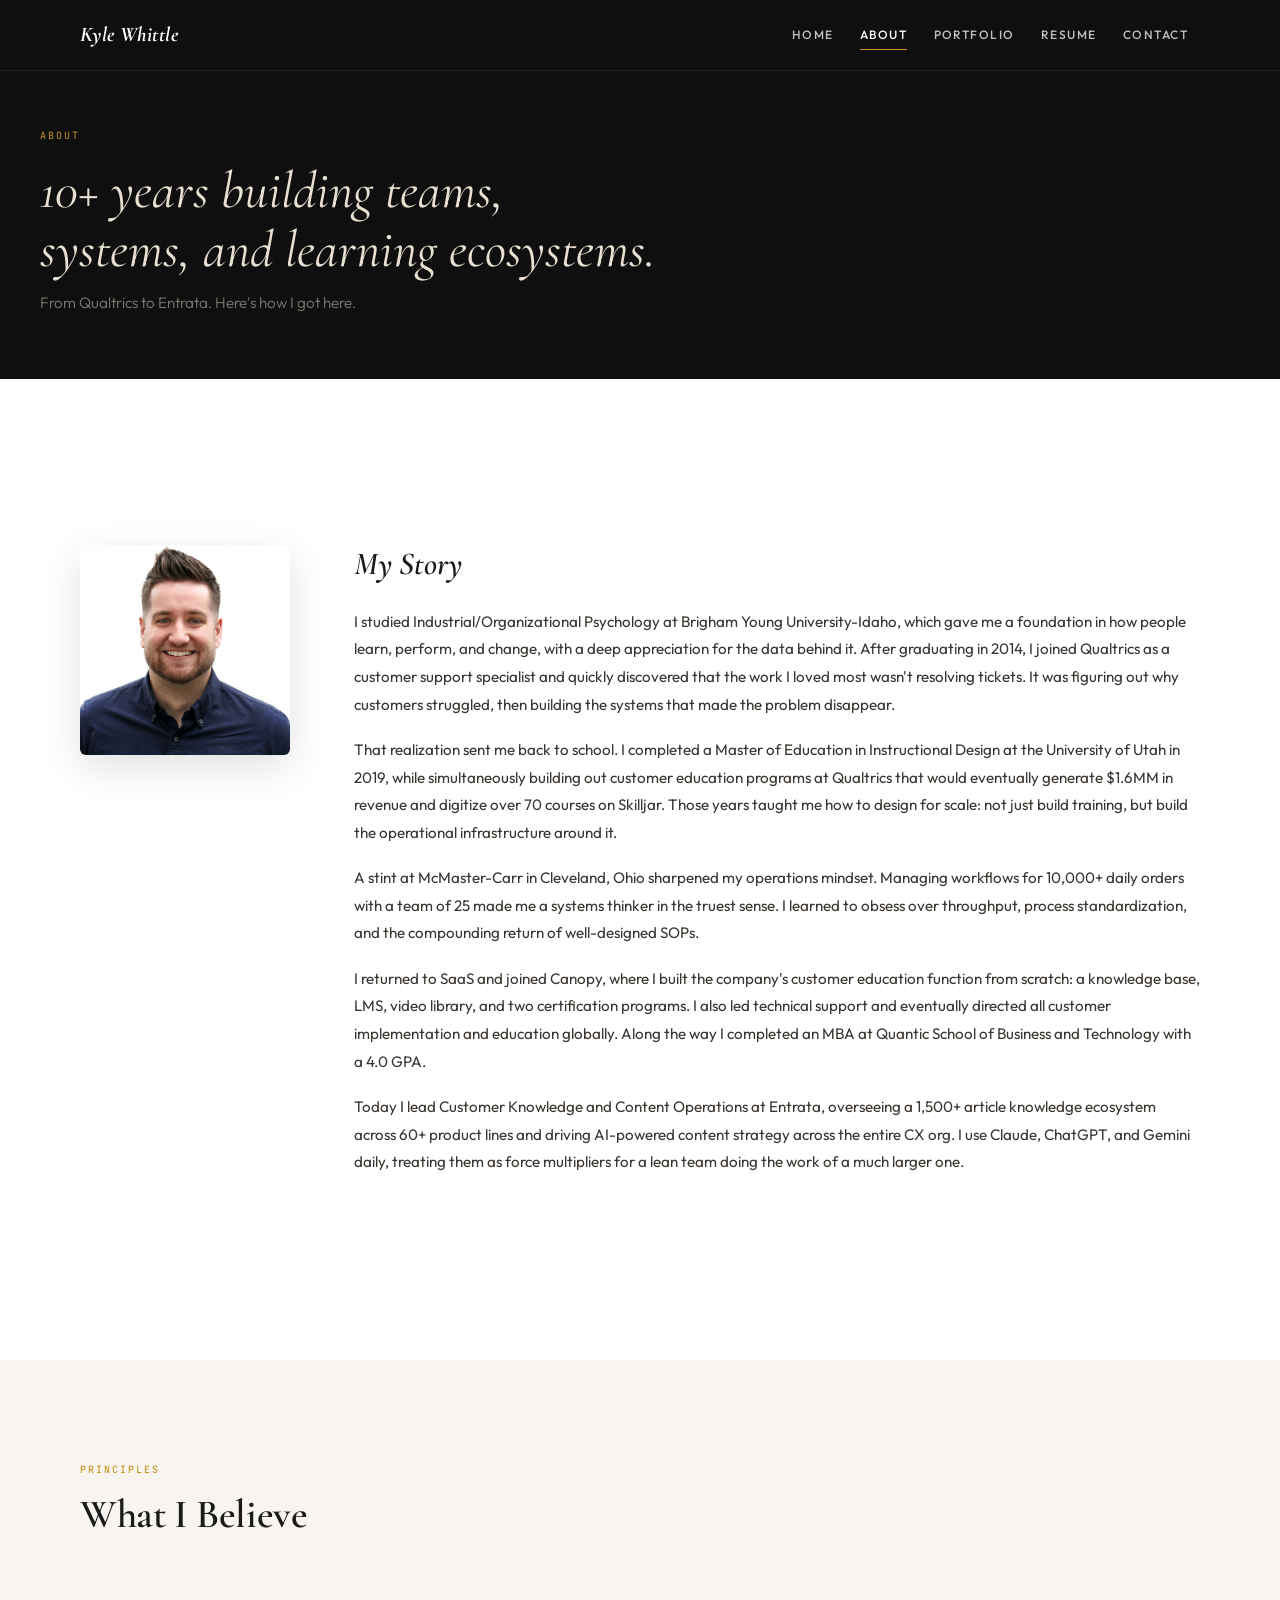
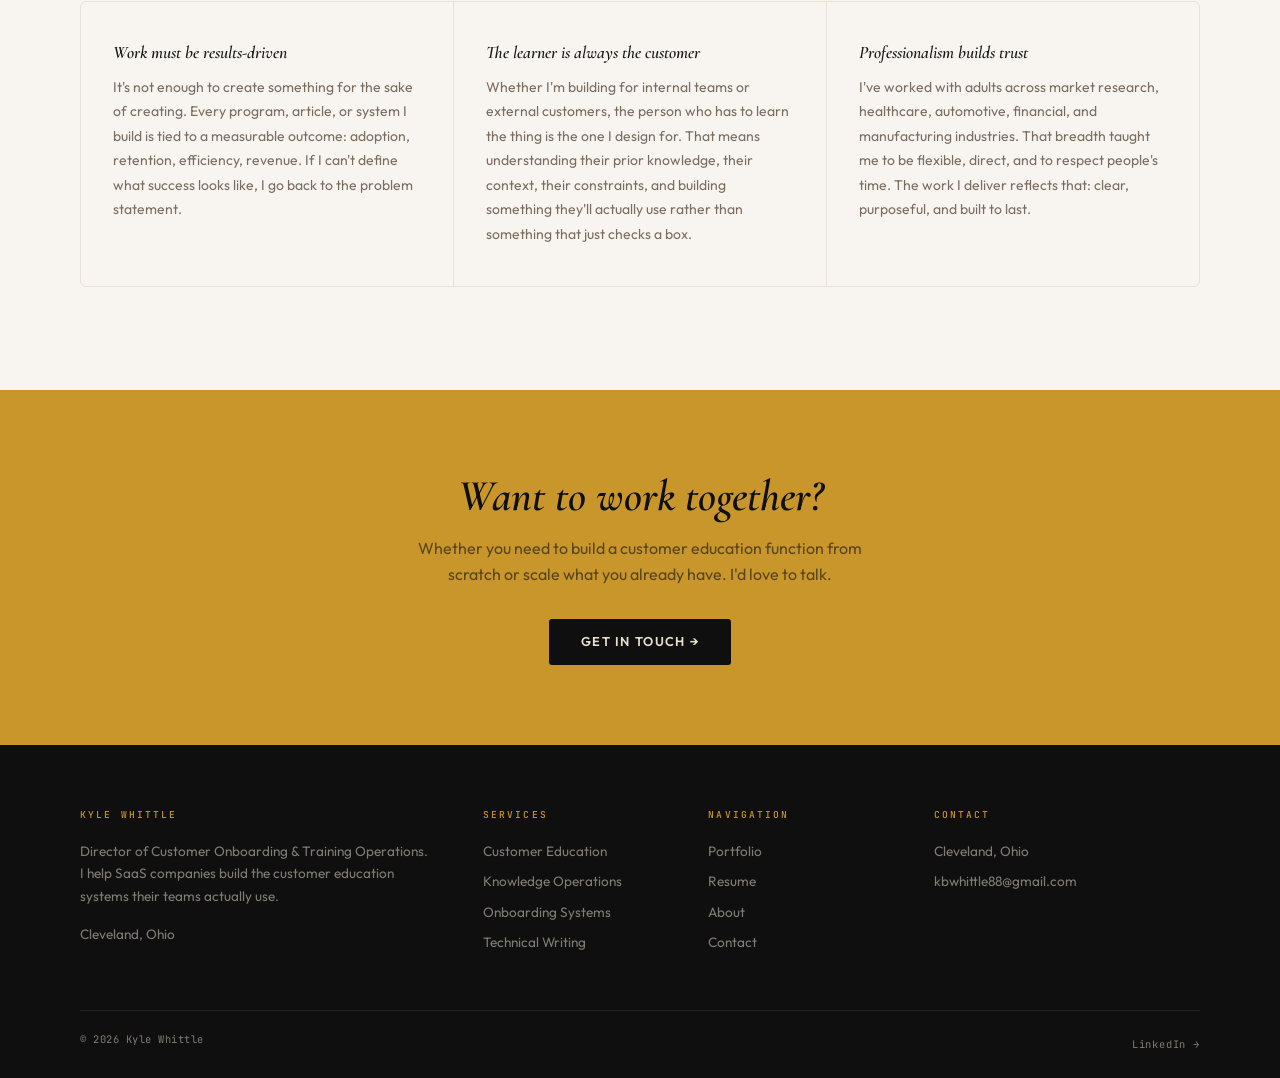
==== commit a7ecab08: "Apply anti-AI writing style rules across all pages Removes em dashes, banned vocabulary (accelerate," ====
--- a/about.html
+++ b/about.html
@@ -10,10 +10,10 @@
 
     <link rel="stylesheet" href="css/mystyle.css">
 
-    <title>Kyle Whittle — About</title>
-    <meta name="description" content="Learn about Kyle Whittle — 10+ years of L&D leadership across SaaS organizations, from Qualtrics to Entrata.">
-    <meta property="og:title" content="Kyle Whittle — About">
-    <meta property="og:description" content="Learn about Kyle Whittle — 10+ years of L&D leadership across SaaS organizations, from Qualtrics to Entrata.">
+    <title>Kyle Whittle: About</title>
+    <meta name="description" content="Learn about Kyle Whittle: 10+ years of L&D leadership across SaaS organizations, from Qualtrics to Entrata.">
+    <meta property="og:title" content="Kyle Whittle: About">
+    <meta property="og:description" content="Learn about Kyle Whittle: 10+ years of L&D leadership across SaaS organizations, from Qualtrics to Entrata.">
     <meta property="og:type" content="website">
   </head>
   <body>
@@ -42,7 +42,7 @@
       <div class="page-header-inner">
         <span class="page-header-eyebrow">About</span>
         <h1>10+ years building teams,<br>systems, and learning ecosystems.</h1>
-        <p class="subtitle">From Qualtrics to Entrata — here's how I got here.</p>
+        <p class="subtitle">From Qualtrics to Entrata. Here's how I got here.</p>
       </div>
     </div>
 
@@ -57,15 +57,15 @@
 
           <div class="about-story-col fade-up">
             <h2>My Story</h2>
-            <p>I studied Industrial/Organizational Psychology at Brigham Young University-Idaho, which gave me a foundation in how people learn, perform, and change — and a deep appreciation for the data behind it. After graduating in 2014, I joined Qualtrics as a customer support specialist and quickly discovered that the work I loved most wasn't resolving tickets. It was figuring out why customers struggled, then building the systems that made the problem disappear.</p>
+            <p>I studied Industrial/Organizational Psychology at Brigham Young University-Idaho, which gave me a foundation in how people learn, perform, and change, with a deep appreciation for the data behind it. After graduating in 2014, I joined Qualtrics as a customer support specialist and quickly discovered that the work I loved most wasn't resolving tickets. It was figuring out why customers struggled, then building the systems that made the problem disappear.</p>
 
-            <p>That realization sent me back to school. I completed a Master of Education in Instructional Design at the University of Utah in 2019, while simultaneously building out customer education programs at Qualtrics that would eventually generate $1.6MM in revenue and digitize over 70 courses on Skilljar. Those years taught me how to design for scale — not just build training, but build the operational infrastructure around it.</p>
+            <p>That realization sent me back to school. I completed a Master of Education in Instructional Design at the University of Utah in 2019, while simultaneously building out customer education programs at Qualtrics that would eventually generate $1.6MM in revenue and digitize over 70 courses on Skilljar. Those years taught me how to design for scale: not just build training, but build the operational infrastructure around it.</p>
 
             <p>A stint at McMaster-Carr in Cleveland, Ohio sharpened my operations mindset. Managing workflows for 10,000+ daily orders with a team of 25 made me a systems thinker in the truest sense. I learned to obsess over throughput, process standardization, and the compounding return of well-designed SOPs.</p>
 
-            <p>I returned to SaaS and joined Canopy, where I built the company's customer education function from scratch — a knowledge base, LMS, video library, and two certification programs — while also leading technical support and eventually directing all customer implementation and education globally. Along the way I completed an MBA at Quantic School of Business and Technology with a 4.0 GPA.</p>
+            <p>I returned to SaaS and joined Canopy, where I built the company's customer education function from scratch: a knowledge base, LMS, video library, and two certification programs. I also led technical support and eventually directed all customer implementation and education globally. Along the way I completed an MBA at Quantic School of Business and Technology with a 4.0 GPA.</p>
 
-            <p>Today I lead Customer Knowledge and Content Operations at Entrata, overseeing a 1,500+ article knowledge ecosystem across 60+ product lines and driving AI-powered content strategy across the entire CX org. I use Claude, ChatGPT, and Gemini daily — not as a novelty, but as force multipliers for a lean team doing the work of a much larger one.</p>
+            <p>Today I lead Customer Knowledge and Content Operations at Entrata, overseeing a 1,500+ article knowledge ecosystem across 60+ product lines and driving AI-powered content strategy across the entire CX org. I use Claude, ChatGPT, and Gemini daily, treating them as force multipliers for a lean team doing the work of a much larger one.</p>
           </div>
 
         </div>
@@ -83,17 +83,17 @@
 
           <div class="belief-card">
             <h4>Work must be results-driven</h4>
-            <p>It's not enough to create something for the sake of creating. Every program, article, or system I build is tied to a measurable outcome — adoption, retention, efficiency, revenue. If I can't define what success looks like, I go back to the problem statement.</p>
+            <p>It's not enough to create something for the sake of creating. Every program, article, or system I build is tied to a measurable outcome: adoption, retention, efficiency, revenue. If I can't define what success looks like, I go back to the problem statement.</p>
           </div>
 
           <div class="belief-card">
             <h4>The learner is always the customer</h4>
-            <p>Whether I'm building for internal teams or external customers, the person who has to learn the thing is the one I design for. That means understanding their prior knowledge, their context, their constraints — and building something they'll actually use, not just something that checks a box.</p>
+            <p>Whether I'm building for internal teams or external customers, the person who has to learn the thing is the one I design for. That means understanding their prior knowledge, their context, their constraints, and building something they'll actually use rather than something that just checks a box.</p>
           </div>
 
           <div class="belief-card">
             <h4>Professionalism builds trust</h4>
-            <p>I've worked with adults across market research, healthcare, automotive, financial, and manufacturing industries. That breadth taught me to be flexible, direct, and to respect people's time. The work I deliver reflects that — clear, purposeful, and built to last.</p>
+            <p>I've worked with adults across market research, healthcare, automotive, financial, and manufacturing industries. That breadth taught me to be flexible, direct, and to respect people's time. The work I deliver reflects that: clear, purposeful, and built to last.</p>
           </div>
 
         </div>
@@ -103,7 +103,7 @@
     <!-- CTA BANNER -->
     <div class="cta-banner">
       <h2>Want to work together?</h2>
-      <p>Whether you need to build a customer education function from scratch or scale what you already have — I'd love to talk.</p>
+      <p>Whether you need to build a customer education function from scratch or scale what you already have. I'd love to talk.</p>
       <a href="contact.html" class="btn-cta">Get In Touch &rarr;</a>
     </div>
 
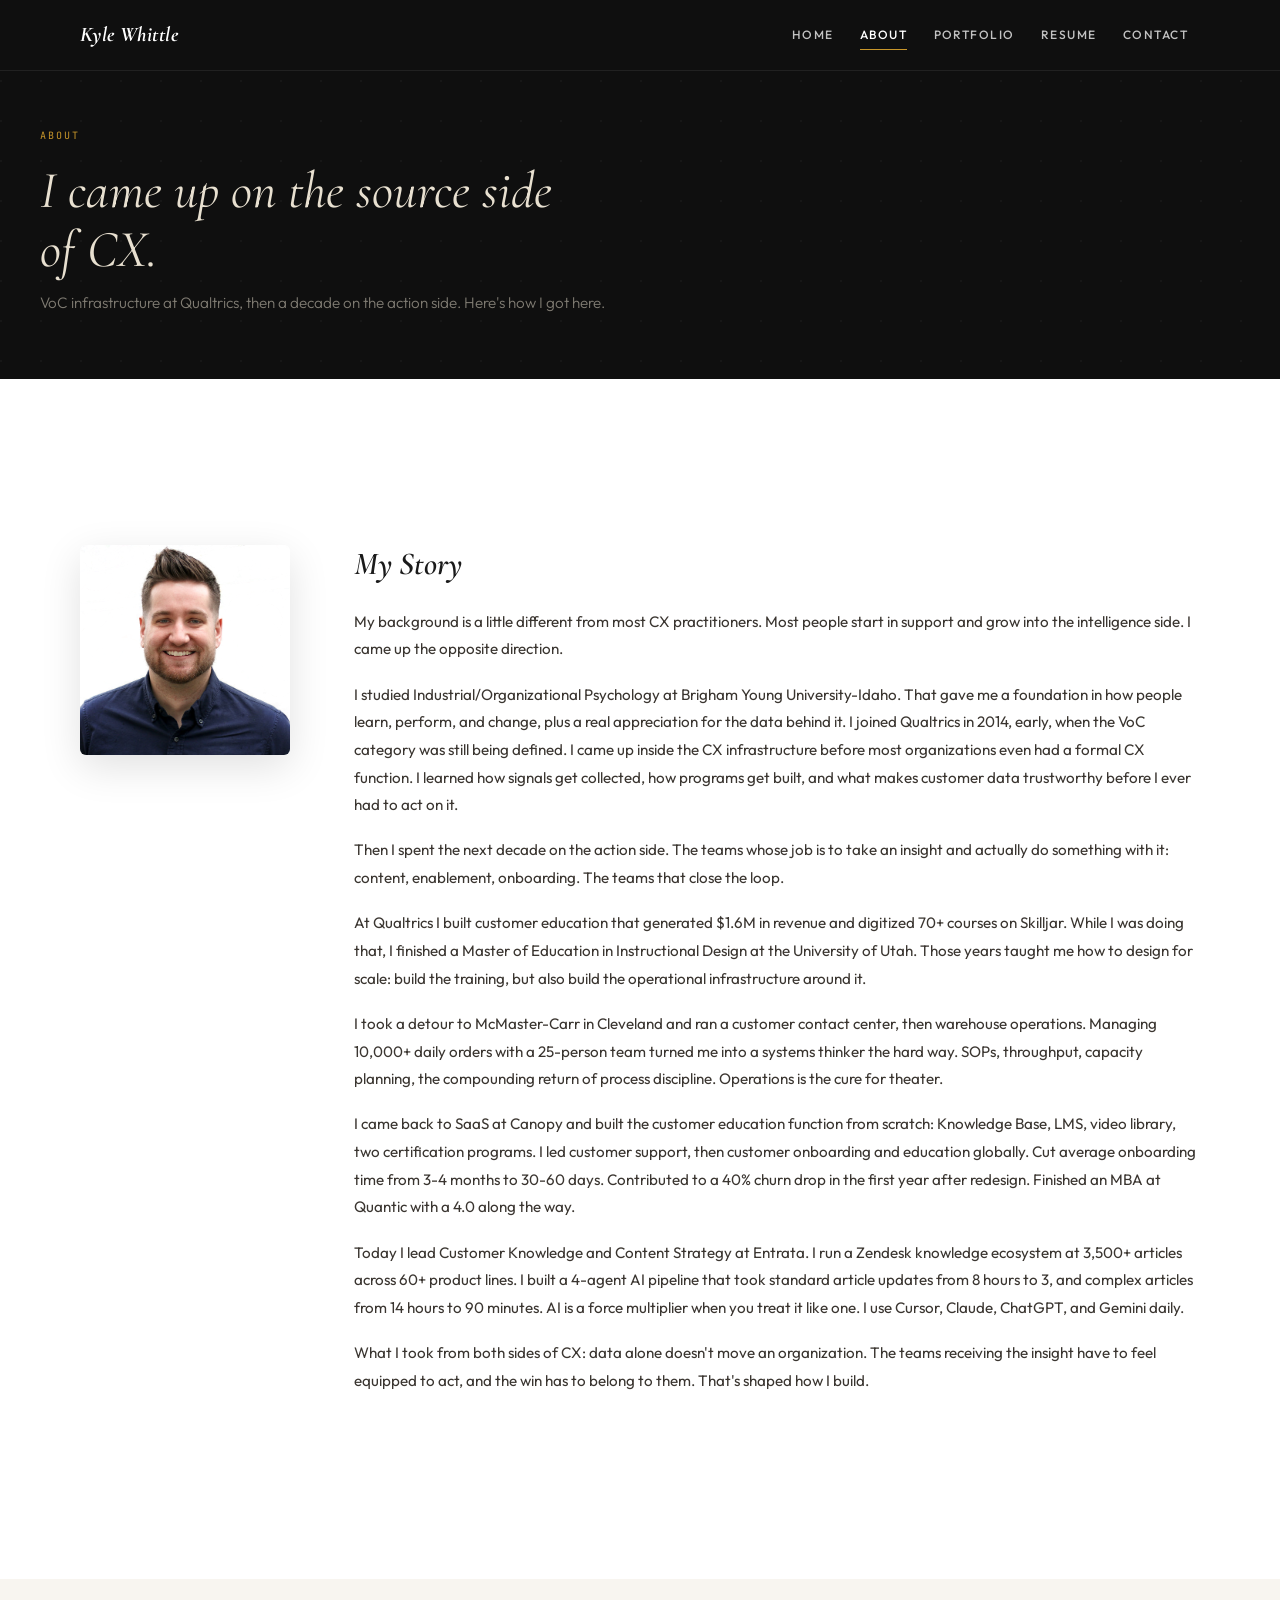
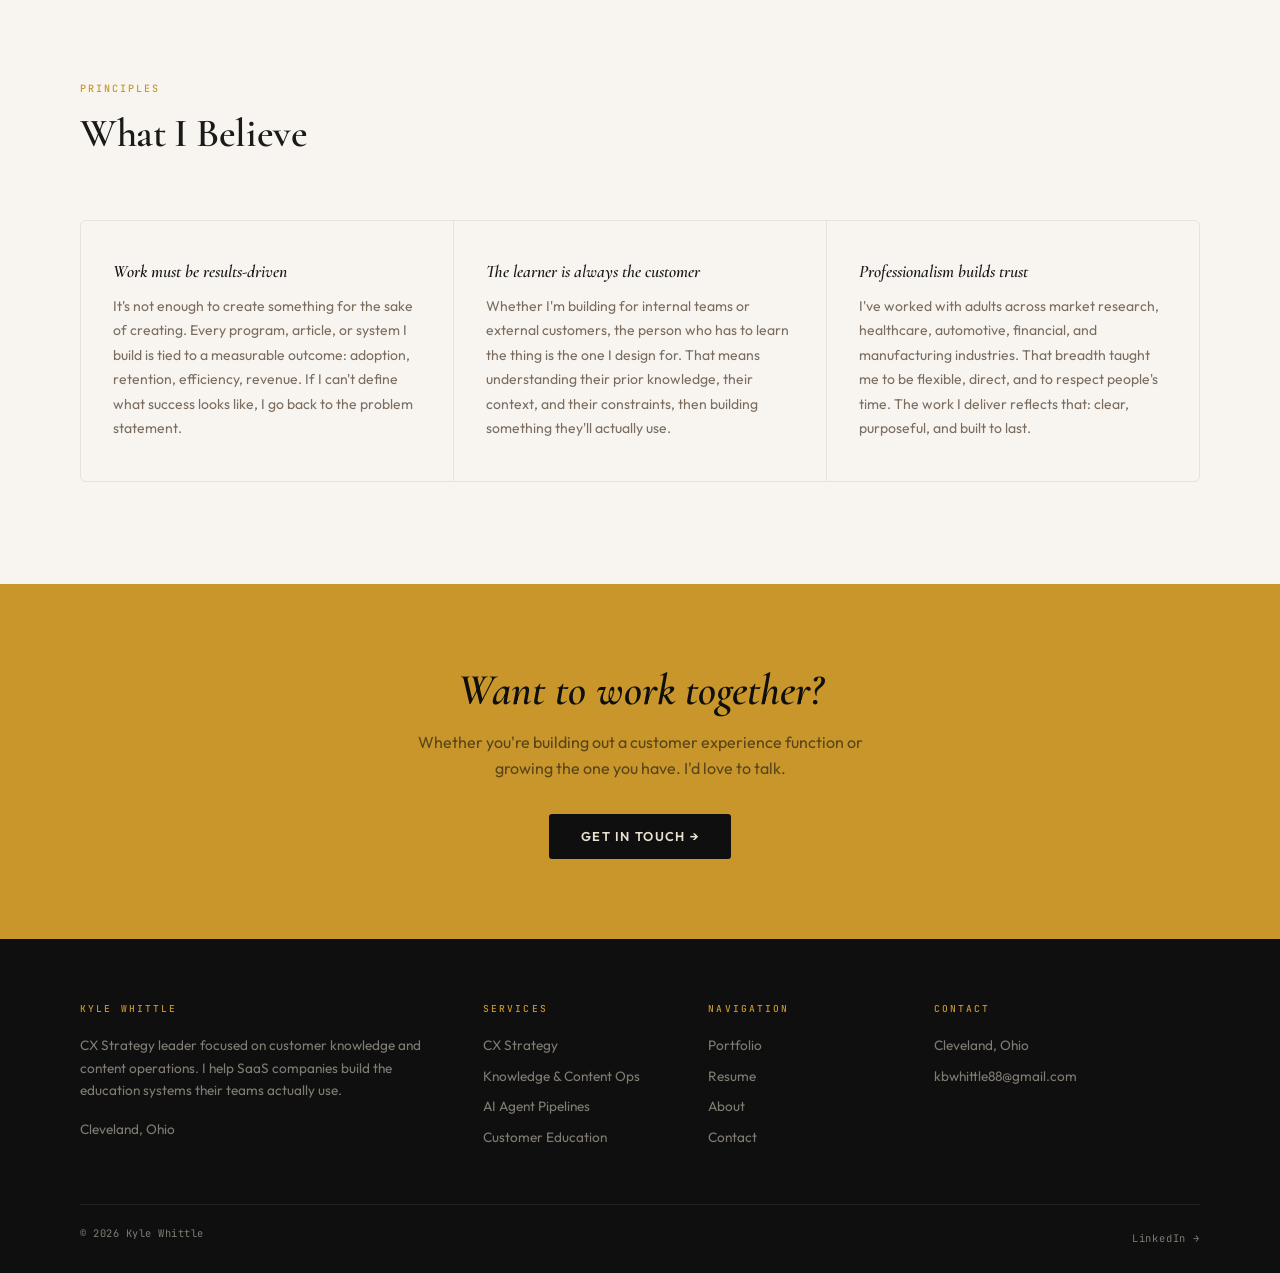
==== commit 26cb4252: "Rewrite site copy: CX Strategy positioning across all pages - Resume reconciled with LinkedIn. Every" ====
--- a/about.html
+++ b/about.html
@@ -11,9 +11,9 @@
     <link rel="stylesheet" href="css/mystyle.css">
 
     <title>Kyle Whittle: About</title>
-    <meta name="description" content="Learn about Kyle Whittle: 10+ years of L&D leadership across SaaS organizations, from Qualtrics to Entrata.">
+    <meta name="description" content="Kyle Whittle's path: from VoC infrastructure at Qualtrics to customer knowledge and content operations at Entrata.">
     <meta property="og:title" content="Kyle Whittle: About">
-    <meta property="og:description" content="Learn about Kyle Whittle: 10+ years of L&D leadership across SaaS organizations, from Qualtrics to Entrata.">
+    <meta property="og:description" content="Kyle Whittle's path: from VoC infrastructure at Qualtrics to customer knowledge and content operations at Entrata.">
     <meta property="og:type" content="website">
   </head>
   <body>
@@ -41,8 +41,8 @@
     <div class="page-header">
       <div class="page-header-inner">
         <span class="page-header-eyebrow">About</span>
-        <h1>10+ years building teams,<br>systems, and learning ecosystems.</h1>
-        <p class="subtitle">From Qualtrics to Entrata. Here's how I got here.</p>
+        <h1>I came up on the source side<br>of CX.</h1>
+        <p class="subtitle">VoC infrastructure at Qualtrics, then a decade on the action side. Here's how I got here.</p>
       </div>
     </div>
 
@@ -57,15 +57,21 @@
 
           <div class="about-story-col fade-up">
             <h2>My Story</h2>
-            <p>I studied Industrial/Organizational Psychology at Brigham Young University-Idaho, which gave me a foundation in how people learn, perform, and change, with a deep appreciation for the data behind it. After graduating in 2014, I joined Qualtrics as a customer support specialist and quickly discovered that the work I loved most wasn't resolving tickets. It was figuring out why customers struggled, then building the systems that made the problem disappear.</p>
+            <p>My background is a little different from most CX practitioners. Most people start in support and grow into the intelligence side. I came up the opposite direction.</p>
 
-            <p>That realization sent me back to school. I completed a Master of Education in Instructional Design at the University of Utah in 2019, while simultaneously building out customer education programs at Qualtrics that would eventually generate $1.6MM in revenue and digitize over 70 courses on Skilljar. Those years taught me how to design for scale: not just build training, but build the operational infrastructure around it.</p>
+            <p>I studied Industrial/Organizational Psychology at Brigham Young University-Idaho. That gave me a foundation in how people learn, perform, and change, plus a real appreciation for the data behind it. I joined Qualtrics in 2014, early, when the VoC category was still being defined. I came up inside the CX infrastructure before most organizations even had a formal CX function. I learned how signals get collected, how programs get built, and what makes customer data trustworthy before I ever had to act on it.</p>
 
-            <p>A stint at McMaster-Carr in Cleveland, Ohio sharpened my operations mindset. Managing workflows for 10,000+ daily orders with a team of 25 made me a systems thinker in the truest sense. I learned to obsess over throughput, process standardization, and the compounding return of well-designed SOPs.</p>
+            <p>Then I spent the next decade on the action side. The teams whose job is to take an insight and actually do something with it: content, enablement, onboarding. The teams that close the loop.</p>
 
-            <p>I returned to SaaS and joined Canopy, where I built the company's customer education function from scratch: a knowledge base, LMS, video library, and two certification programs. I also led technical support and eventually directed all customer implementation and education globally. Along the way I completed an MBA at Quantic School of Business and Technology with a 4.0 GPA.</p>
+            <p>At Qualtrics I built customer education that generated $1.6M in revenue and digitized 70+ courses on Skilljar. While I was doing that, I finished a Master of Education in Instructional Design at the University of Utah. Those years taught me how to design for scale: build the training, but also build the operational infrastructure around it.</p>
 
-            <p>Today I lead Customer Knowledge and Content Operations at Entrata, overseeing a 1,500+ article knowledge ecosystem across 60+ product lines and driving AI-powered content strategy across the entire CX org. I use Claude, ChatGPT, and Gemini daily, treating them as force multipliers for a lean team doing the work of a much larger one.</p>
+            <p>I took a detour to McMaster-Carr in Cleveland and ran a customer contact center, then warehouse operations. Managing 10,000+ daily orders with a 25-person team turned me into a systems thinker the hard way. SOPs, throughput, capacity planning, the compounding return of process discipline. Operations is the cure for theater.</p>
+
+            <p>I came back to SaaS at Canopy and built the customer education function from scratch: Knowledge Base, LMS, video library, two certification programs. I led customer support, then customer onboarding and education globally. Cut average onboarding time from 3-4 months to 30-60 days. Contributed to a 40% churn drop in the first year after redesign. Finished an MBA at Quantic with a 4.0 along the way.</p>
+
+            <p>Today I lead Customer Knowledge and Content Strategy at Entrata. I run a Zendesk knowledge ecosystem at 3,500+ articles across 60+ product lines. I built a 4-agent AI pipeline that took standard article updates from 8 hours to 3, and complex articles from 14 hours to 90 minutes. AI is a force multiplier when you treat it like one. I use Cursor, Claude, ChatGPT, and Gemini daily.</p>
+
+            <p>What I took from both sides of CX: data alone doesn't move an organization. The teams receiving the insight have to feel equipped to act, and the win has to belong to them. That's shaped how I build.</p>
           </div>
 
         </div>
@@ -88,7 +94,7 @@
 
           <div class="belief-card">
             <h4>The learner is always the customer</h4>
-            <p>Whether I'm building for internal teams or external customers, the person who has to learn the thing is the one I design for. That means understanding their prior knowledge, their context, their constraints, and building something they'll actually use rather than something that just checks a box.</p>
+            <p>Whether I'm building for internal teams or external customers, the person who has to learn the thing is the one I design for. That means understanding their prior knowledge, their context, and their constraints, then building something they'll actually use.</p>
           </div>
 
           <div class="belief-card">
@@ -103,7 +109,7 @@
     <!-- CTA BANNER -->
     <div class="cta-banner">
       <h2>Want to work together?</h2>
-      <p>Whether you need to build a customer education function from scratch or scale what you already have. I'd love to talk.</p>
+      <p>Whether you're building out a customer experience function or growing the one you have. I'd love to talk.</p>
       <a href="contact.html" class="btn-cta">Get In Touch &rarr;</a>
     </div>
 
@@ -114,16 +120,16 @@
 
           <div class="footer-col">
             <h6>Kyle Whittle</h6>
-            <p>Director of Customer Onboarding &amp; Training Operations. I help SaaS companies build the customer education systems their teams actually use.</p>
+            <p>CX Strategy leader focused on customer knowledge and content operations. I help SaaS companies build the education systems their teams actually use.</p>
             <p style="margin-top:1rem">Cleveland, Ohio</p>
           </div>
 
           <div class="footer-col">
             <h6>Services</h6>
+            <p><a href="index.html">CX Strategy</a></p>
+            <p><a href="index.html">Knowledge &amp; Content Ops</a></p>
+            <p><a href="index.html">AI Agent Pipelines</a></p>
             <p><a href="index.html">Customer Education</a></p>
-            <p><a href="index.html">Knowledge Operations</a></p>
-            <p><a href="index.html">Onboarding Systems</a></p>
-            <p><a href="index.html">Technical Writing</a></p>
           </div>
 
           <div class="footer-col">
--- a/css/mystyle.css
+++ b/css/mystyle.css
@@ -850,6 +850,7 @@
   margin-bottom: 2.5rem;
 }
 .portfolio-row.four-col { grid-template-columns: repeat(4, 1fr); }
+.portfolio-row.two-col  { grid-template-columns: repeat(2, 1fr); }
 
 .portfolio-item { margin: 0; }
 .portfolio-link {
@@ -913,6 +914,29 @@
 }
 .pro-portfolio-placeholder span { font-family: var(--font-serif); font-size: 1.5rem; opacity: 0.3; }
 
+/* Pro card image — bare img tags in professional cards */
+.pro-card-img {
+  display: block;
+  width: 100%;
+  aspect-ratio: 4/3;
+  object-fit: cover;
+  border-radius: var(--r-sm);
+}
+
+/* Pro gallery */
+.pro-gallery { position: relative; }
+.pro-gallery-img { width: 100%; aspect-ratio: 4/3; object-fit: cover; border-radius: var(--r-sm); display: block; }
+.pro-gallery-controls {
+  display: flex; align-items: center; justify-content: center; gap: 0.75rem;
+  padding: 0.5rem 0;
+  font-family: var(--font-mono); font-size: 0.72rem; color: var(--muted);
+}
+.pro-gallery-prev, .pro-gallery-next {
+  background: none; border: 1px solid var(--border-light); border-radius: var(--r-sm);
+  padding: 0.2rem 0.5rem; cursor: pointer; font-size: 0.8rem; color: var(--muted);
+}
+.pro-gallery-prev:hover, .pro-gallery-next:hover { border-color: var(--ink); color: var(--ink); }
+
 /* Well */
 .well {
   background: var(--cream);
@@ -1237,7 +1261,8 @@
   .fun-fact:first-child { border-top: none; padding-top: 0; }
   .testimonials-grid  { grid-template-columns: 1fr; }
   .portfolio-row,
-  .portfolio-row.four-col { grid-template-columns: repeat(2, 1fr); }
+  .portfolio-row.four-col,
+  .portfolio-row.two-col  { grid-template-columns: repeat(2, 1fr); }
   .footer-grid    { grid-template-columns: 1fr 1fr; }
   .resume-grid    { grid-template-columns: 1fr; gap: 2rem; }
   .contact-grid   { grid-template-columns: 1fr; }
@@ -1270,6 +1295,7 @@
   .case-studies-grid,
   .process-grid,
   .portfolio-row,
-  .portfolio-row.four-col { grid-template-columns: 1fr; }
+  .portfolio-row.four-col,
+  .portfolio-row.two-col  { grid-template-columns: 1fr; }
   .footer-grid            { grid-template-columns: 1fr; }
 }
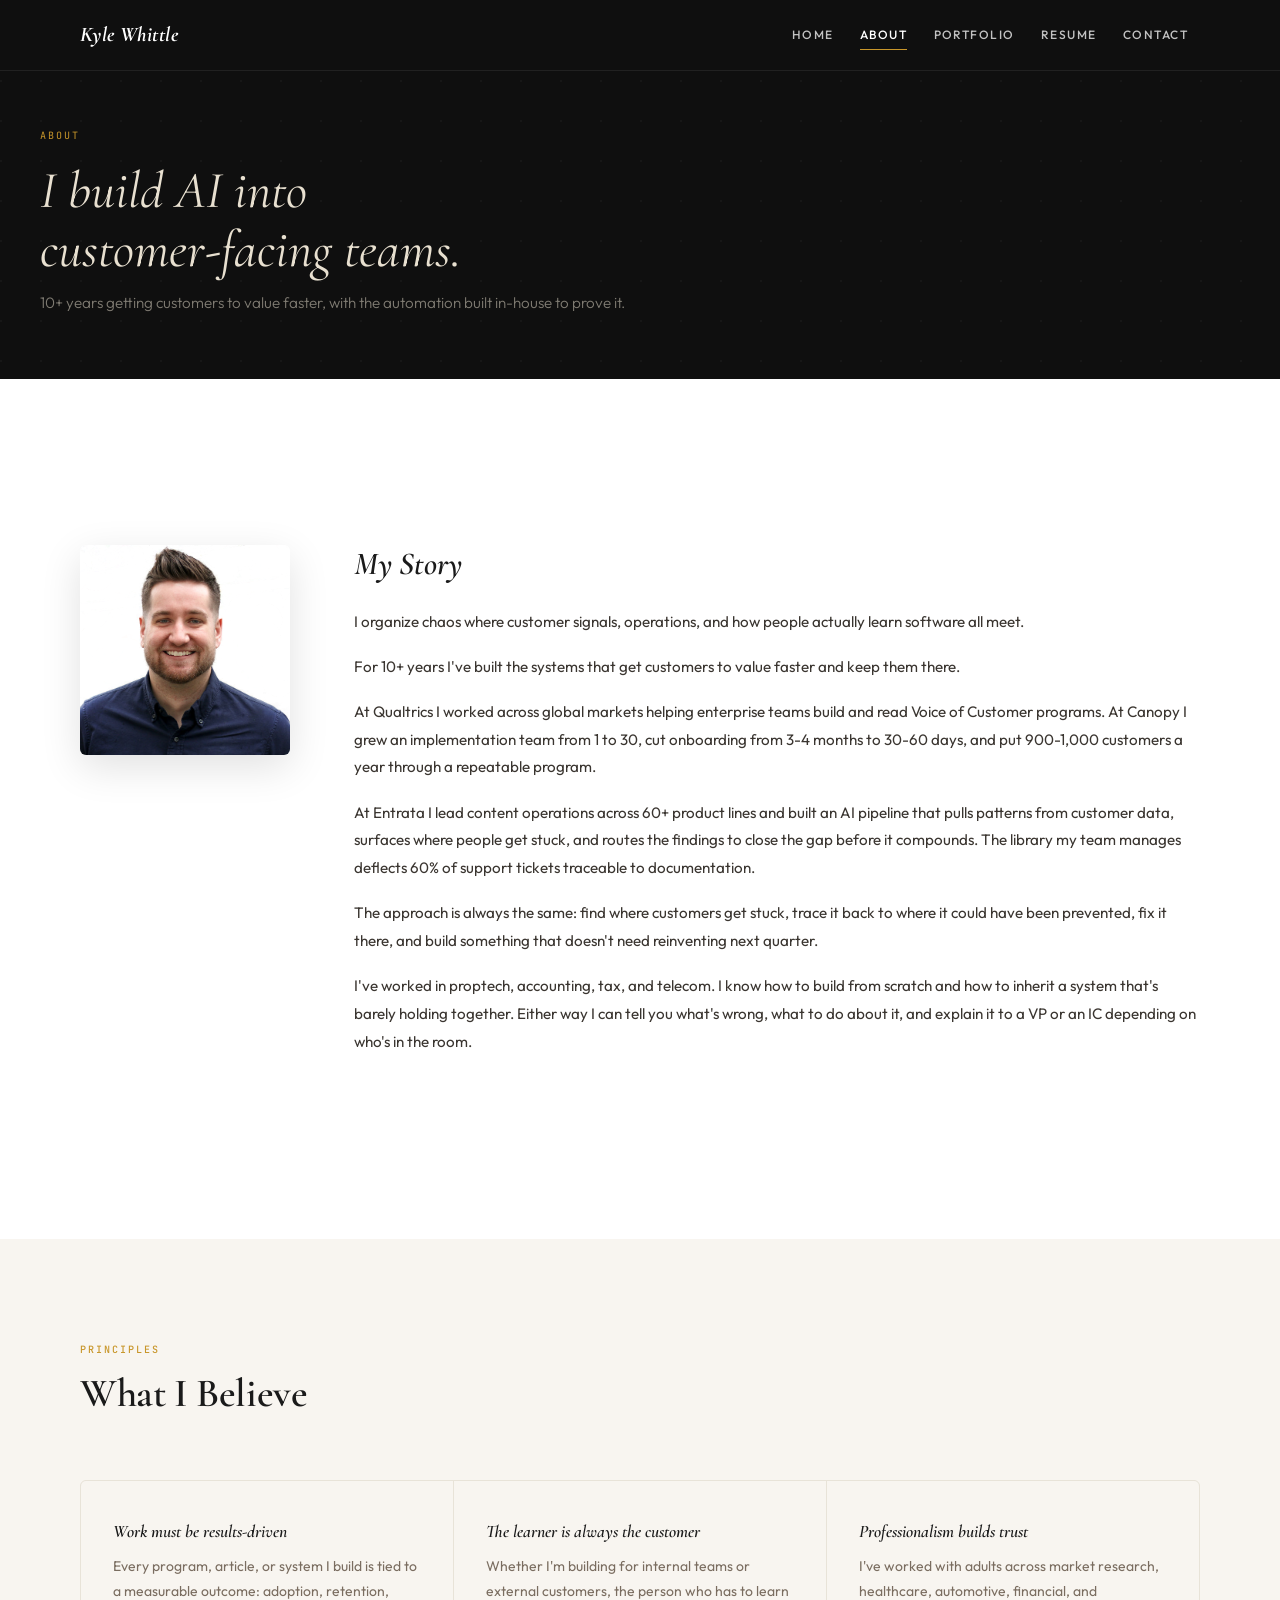
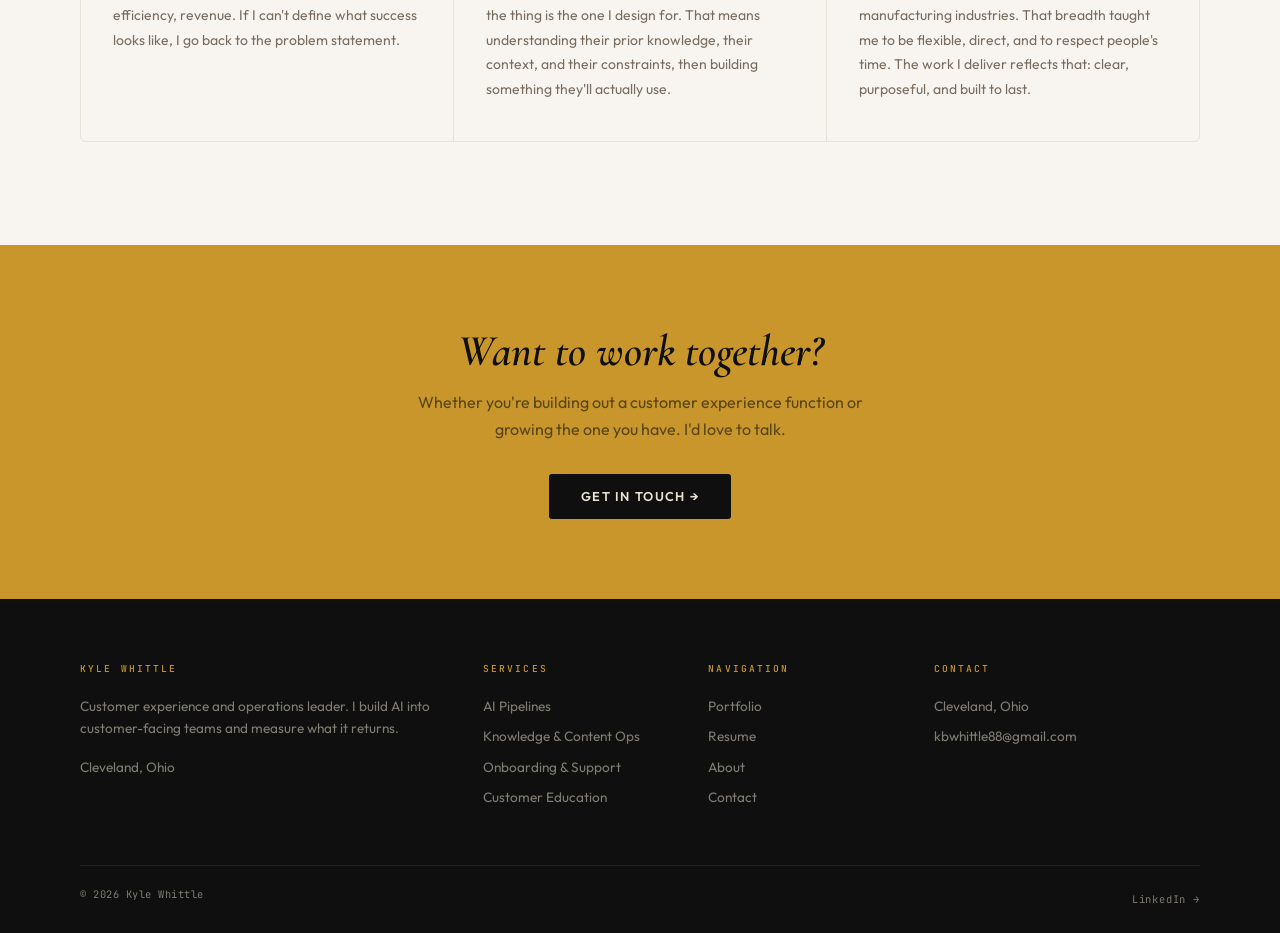
==== commit dca000e9: "Reposition site as AI builder: align copy, stats, and identity with resume" ====
--- a/about.html
+++ b/about.html
@@ -11,9 +11,9 @@
     <link rel="stylesheet" href="css/mystyle.css">
 
     <title>Kyle Whittle: About</title>
-    <meta name="description" content="Kyle Whittle's path: from VoC infrastructure at Qualtrics to customer knowledge and content operations at Entrata.">
+    <meta name="description" content="Customer experience and operations leader who builds AI into customer-facing teams. 10+ years in B2B SaaS across Qualtrics, Canopy, and Entrata.">
     <meta property="og:title" content="Kyle Whittle: About">
-    <meta property="og:description" content="Kyle Whittle's path: from VoC infrastructure at Qualtrics to customer knowledge and content operations at Entrata.">
+    <meta property="og:description" content="Customer experience and operations leader who builds AI into customer-facing teams. 10+ years in B2B SaaS across Qualtrics, Canopy, and Entrata.">
     <meta property="og:type" content="website">
   </head>
   <body>
@@ -41,8 +41,8 @@
     <div class="page-header">
       <div class="page-header-inner">
         <span class="page-header-eyebrow">About</span>
-        <h1>I came up on the source side<br>of CX.</h1>
-        <p class="subtitle">VoC infrastructure at Qualtrics, then a decade on the action side. Here's how I got here.</p>
+        <h1>I build AI into<br>customer-facing teams.</h1>
+        <p class="subtitle">10+ years getting customers to value faster, with the automation built in-house to prove it.</p>
       </div>
     </div>
 
@@ -57,21 +57,17 @@
 
           <div class="about-story-col fade-up">
             <h2>My Story</h2>
-            <p>My background is a little different from most CX practitioners. Most people start in support and grow into the intelligence side. I came up the opposite direction.</p>
+            <p>I organize chaos where customer signals, operations, and how people actually learn software all meet.</p>
 
-            <p>I studied Industrial/Organizational Psychology at Brigham Young University-Idaho. That gave me a foundation in how people learn, perform, and change, plus a real appreciation for the data behind it. I joined Qualtrics in 2014, early, when the VoC category was still being defined. I came up inside the CX infrastructure before most organizations even had a formal CX function. I learned how signals get collected, how programs get built, and what makes customer data trustworthy before I ever had to act on it.</p>
+            <p>For 10+ years I've built the systems that get customers to value faster and keep them there.</p>
 
-            <p>Then I spent the next decade on the action side. The teams whose job is to take an insight and actually do something with it: content, enablement, onboarding. The teams that close the loop.</p>
+            <p>At Qualtrics I worked across global markets helping enterprise teams build and read Voice of Customer programs. At Canopy I grew an implementation team from 1 to 30, cut onboarding from 3-4 months to 30-60 days, and put 900-1,000 customers a year through a repeatable program.</p>
 
-            <p>At Qualtrics I built customer education that generated $1.6M in revenue and digitized 70+ courses on Skilljar. While I was doing that, I finished a Master of Education in Instructional Design at the University of Utah. Those years taught me how to design for scale: build the training, but also build the operational infrastructure around it.</p>
+            <p>At Entrata I lead content operations across 60+ product lines and built an AI pipeline that pulls patterns from customer data, surfaces where people get stuck, and routes the findings to close the gap before it compounds. The library my team manages deflects 60% of support tickets traceable to documentation.</p>
 
-            <p>I took a detour to McMaster-Carr in Cleveland and ran a customer contact center, then warehouse operations. Managing 10,000+ daily orders with a 25-person team turned me into a systems thinker the hard way. SOPs, throughput, capacity planning, the compounding return of process discipline. Operations is the cure for theater.</p>
+            <p>The approach is always the same: find where customers get stuck, trace it back to where it could have been prevented, fix it there, and build something that doesn't need reinventing next quarter.</p>
 
-            <p>I came back to SaaS at Canopy and built the customer education function from scratch: Knowledge Base, LMS, video library, two certification programs. I led customer support, then customer onboarding and education globally. Cut average onboarding time from 3-4 months to 30-60 days. Contributed to a 40% churn drop in the first year after redesign. Finished an MBA at Quantic with a 4.0 along the way.</p>
-
-            <p>Today I lead Customer Knowledge and Content Strategy at Entrata. I run a Zendesk knowledge ecosystem at 3,500+ articles across 60+ product lines. I built a 4-agent AI pipeline that took standard article updates from 8 hours to 3, and complex articles from 14 hours to 90 minutes. AI is a force multiplier when you treat it like one. I use Cursor, Claude, ChatGPT, and Gemini daily.</p>
-
-            <p>What I took from both sides of CX: data alone doesn't move an organization. The teams receiving the insight have to feel equipped to act, and the win has to belong to them. That's shaped how I build.</p>
+            <p>I've worked in proptech, accounting, tax, and telecom. I know how to build from scratch and how to inherit a system that's barely holding together. Either way I can tell you what's wrong, what to do about it, and explain it to a VP or an IC depending on who's in the room.</p>
           </div>
 
         </div>
@@ -89,7 +85,7 @@
 
           <div class="belief-card">
             <h4>Work must be results-driven</h4>
-            <p>It's not enough to create something for the sake of creating. Every program, article, or system I build is tied to a measurable outcome: adoption, retention, efficiency, revenue. If I can't define what success looks like, I go back to the problem statement.</p>
+            <p>Every program, article, or system I build is tied to a measurable outcome: adoption, retention, efficiency, revenue. If I can't define what success looks like, I go back to the problem statement.</p>
           </div>
 
           <div class="belief-card">
@@ -120,16 +116,16 @@
 
           <div class="footer-col">
             <h6>Kyle Whittle</h6>
-            <p>CX Strategy leader focused on customer knowledge and content operations. I help SaaS companies build the education systems their teams actually use.</p>
+            <p>Customer experience and operations leader. I build AI into customer-facing teams and measure what it returns.</p>
             <p style="margin-top:1rem">Cleveland, Ohio</p>
           </div>
 
           <div class="footer-col">
             <h6>Services</h6>
-            <p><a href="index.html">CX Strategy</a></p>
-            <p><a href="index.html">Knowledge &amp; Content Ops</a></p>
-            <p><a href="index.html">AI Agent Pipelines</a></p>
-            <p><a href="index.html">Customer Education</a></p>
+            <p><a href="index.html#services">AI Pipelines</a></p>
+            <p><a href="index.html#services">Knowledge &amp; Content Ops</a></p>
+            <p><a href="index.html#services">Onboarding &amp; Support</a></p>
+            <p><a href="index.html#services">Customer Education</a></p>
           </div>
 
           <div class="footer-col">
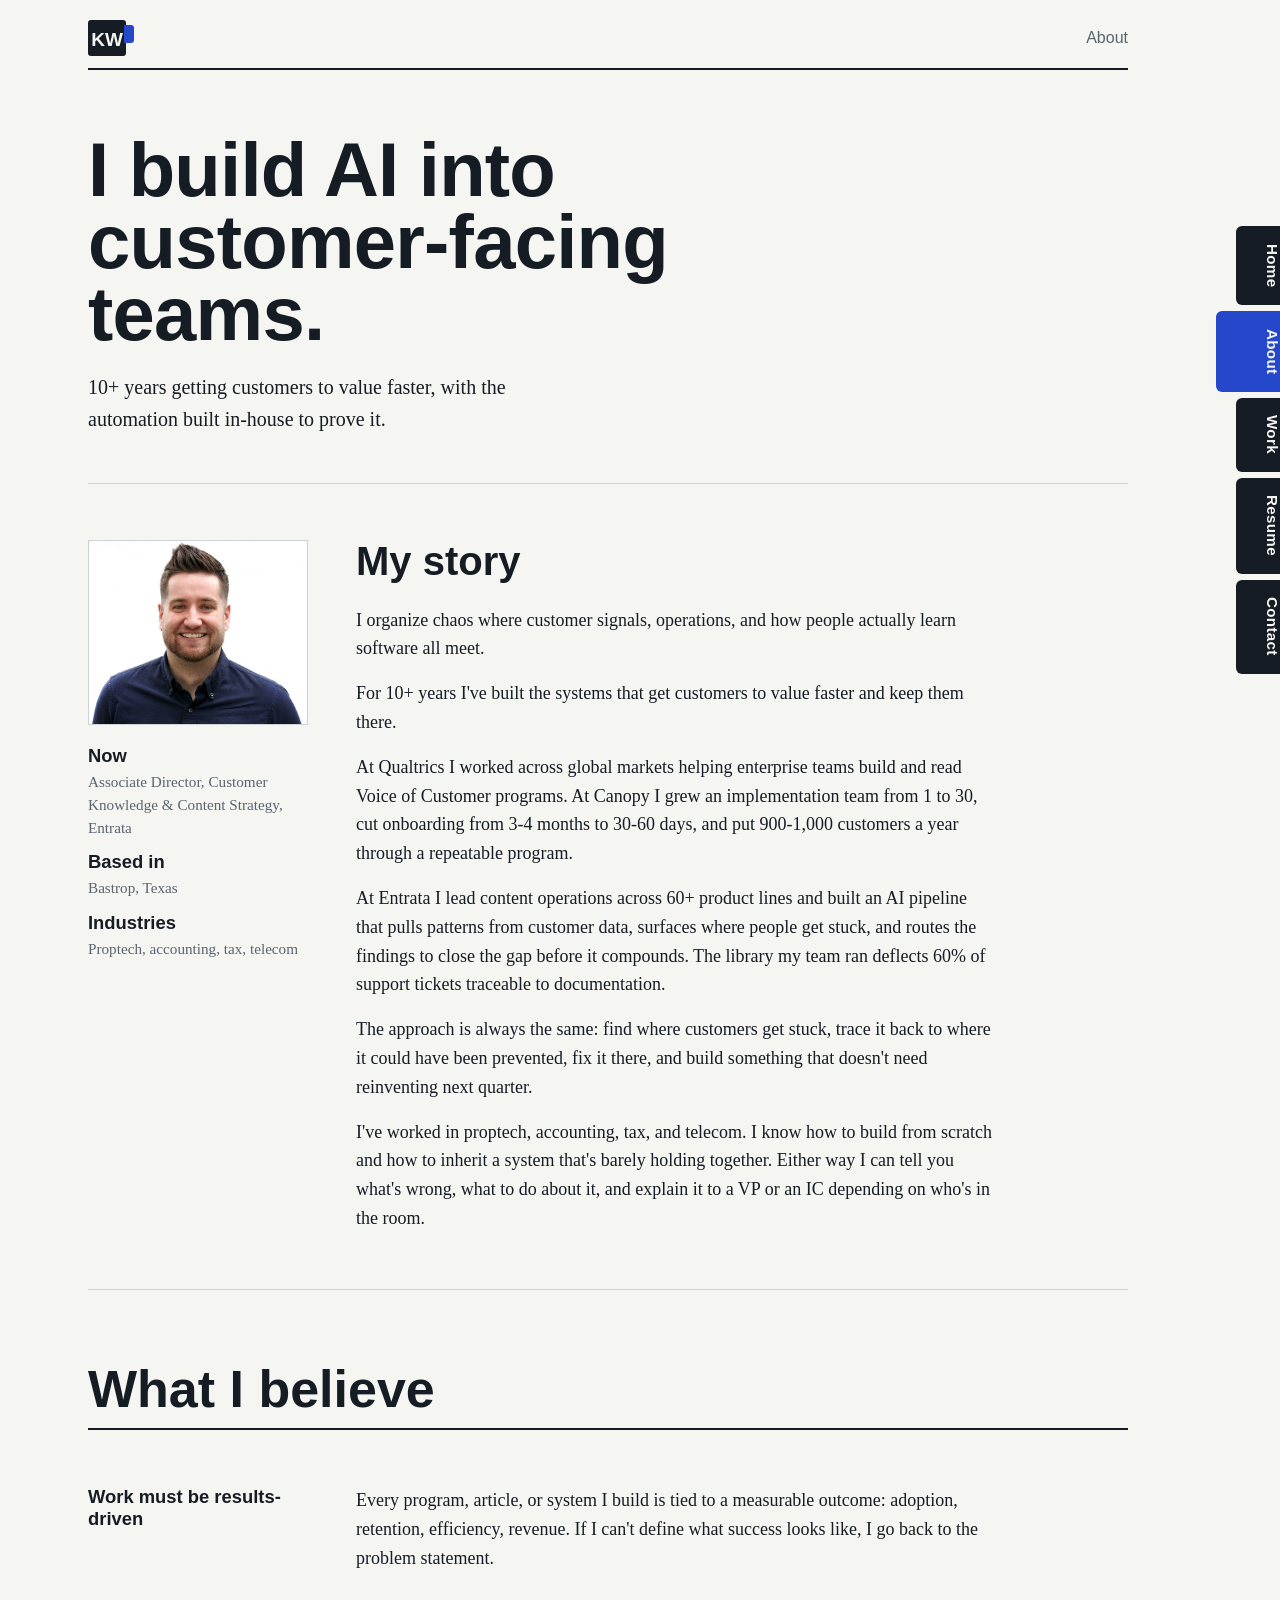
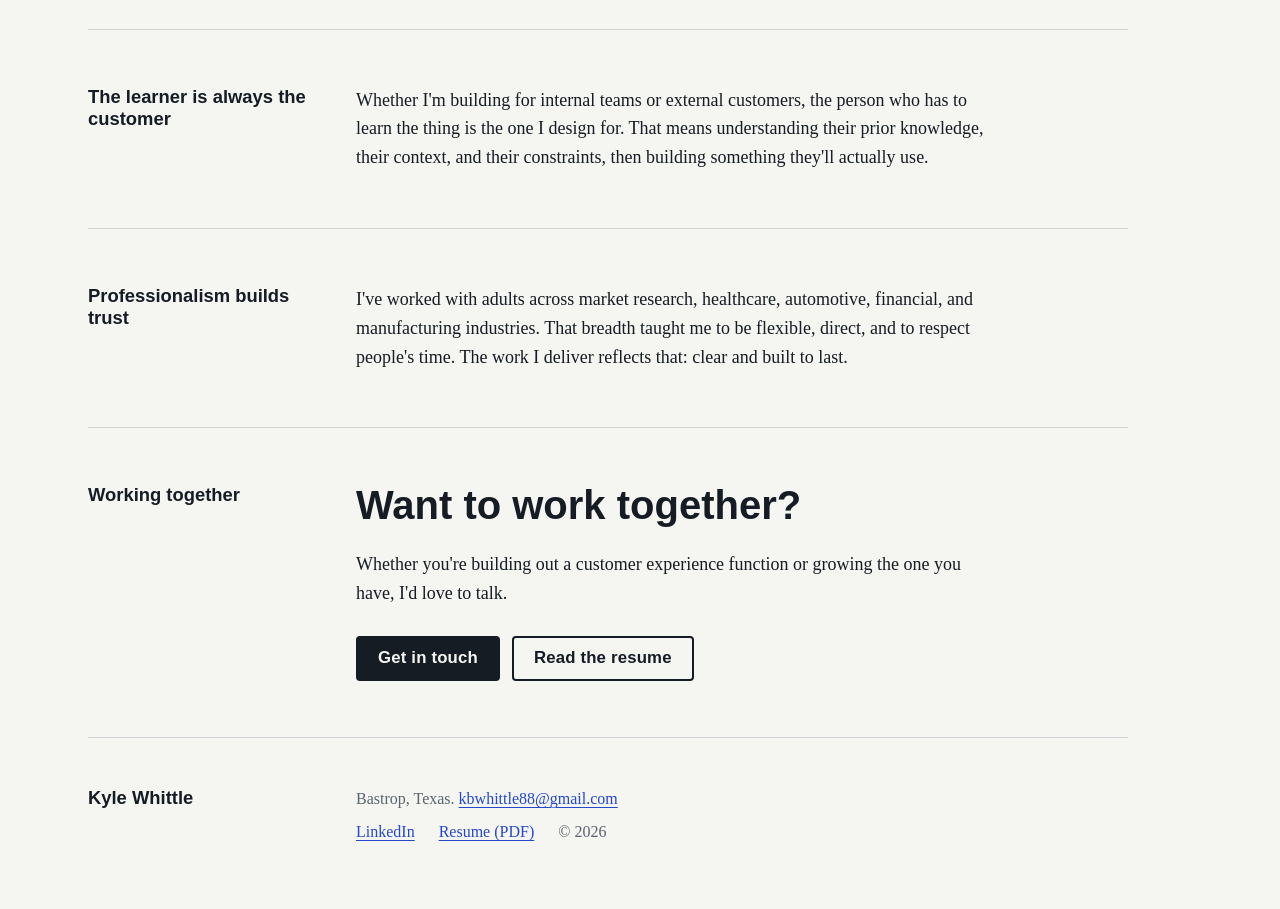
==== commit 6e3c521f: "Redesign the portfolio as a field manual Every page now reads like a page from a reference manual: a" ====
--- a/about.html
+++ b/about.html
@@ -3,12 +3,8 @@
   <head>
     <meta charset="utf-8">
     <meta name="viewport" content="width=device-width, initial-scale=1">
-
-    <link rel="preconnect" href="https://fonts.googleapis.com">
-    <link rel="preconnect" href="https://fonts.gstatic.com" crossorigin>
-    <link href="https://fonts.googleapis.com/css2?family=Cormorant+Garamond:ital,wght@0,400;0,600;0,700;1,400;1,600;1,700&family=Outfit:wght@300;400;500;600&family=JetBrains+Mono:wght@400;500&display=swap" rel="stylesheet">
-
     <link rel="stylesheet" href="css/mystyle.css">
+    <link rel="icon" href="images/favicon.svg" type="image/svg+xml">
 
     <title>Kyle Whittle: About</title>
     <meta name="description" content="Customer experience and operations leader who builds AI into customer-facing teams. 10+ years in B2B SaaS across Qualtrics, Canopy, and Entrata.">
@@ -17,144 +13,115 @@
     <meta property="og:type" content="website">
   </head>
   <body>
+    <a class="skip" href="#main">Skip to content</a>
 
-    <!-- HEADER -->
-    <header class="site-header" id="site-header">
-      <div class="header-inner">
-        <a href="index.html" class="header-logo">Kyle Whittle</a>
-        <nav>
-          <ul class="navigation">
-            <li><a href="index.html">Home</a></li>
-            <li><a href="about.html" class="active">About</a></li>
-            <li><a href="portfolio.html">Portfolio</a></li>
-            <li><a href="resume.html">Resume</a></li>
-            <li><a href="contact.html">Contact</a></li>
-          </ul>
-        </nav>
-        <button class="nav-toggle" aria-label="Menu">
-          <span></span><span></span><span></span>
-        </button>
-      </div>
-    </header>
+    <nav aria-label="Pages">
+      <ul class="tabs">
+        <li><a href="index.html">Home</a></li>
+        <li><a href="about.html" aria-current="page">About</a></li>
+        <li><a href="portfolio.html">Work</a></li>
+        <li><a href="resume.html">Resume</a></li>
+        <li><a href="contact.html">Contact</a></li>
+      </ul>
+    </nav>
 
-    <!-- PAGE HEADER -->
-    <div class="page-header">
-      <div class="page-header-inner">
-        <span class="page-header-eyebrow">About</span>
-        <h1>I build AI into<br>customer-facing teams.</h1>
-        <p class="subtitle">10+ years getting customers to value faster, with the automation built in-house to prove it.</p>
-      </div>
-    </div>
+    <div class="page"><div class="wrap">
 
-    <!-- MY STORY -->
-    <section class="section-light">
-      <div class="container">
-        <div class="about-grid">
+      <header class="runhead">
+        <a href="index.html" class="logo" aria-label="Kyle Whittle, home">
+          <svg width="46" height="36" viewBox="0 0 46 36" aria-hidden="true" focusable="false">
+            <rect x="0" y="0" width="38" height="36" rx="3" fill="#161C24"/>
+            <path d="M36 5 H43 a3 3 0 0 1 3 3 V20 a3 3 0 0 1 -3 3 H36 Z" fill="#2448C9"/>
+            <text x="19" y="25.5" text-anchor="middle">KW</text>
+          </svg>
+        </a>
+        <span>About</span>
+      </header>
 
-          <div class="about-photo-col">
-            <img class="about-photo fade-up" src="images/kylew2pic_trans.png" alt="Kyle Whittle">
+      <main id="main">
+
+        <section class="title">
+          <h1>I build AI into customer-facing teams.</h1>
+          <p class="lede">10+ years getting customers to value faster, with the automation built in-house to prove it.</p>
+        </section>
+
+        <!-- MY STORY -->
+        <section class="sec">
+          <div class="margin">
+            <img class="portrait" src="images/kylew2pic_trans.png" alt="Kyle Whittle">
+            <h4>Now</h4>
+            <p>Associate Director, Customer Knowledge &amp; Content Strategy, Entrata</p>
+            <h4>Based in</h4>
+            <p>Bastrop, Texas</p>
+            <h4>Industries</h4>
+            <p>Proptech, accounting, tax, telecom</p>
           </div>
-
-          <div class="about-story-col fade-up">
-            <h2>My Story</h2>
+          <div>
+            <h2>My story</h2>
             <p>I organize chaos where customer signals, operations, and how people actually learn software all meet.</p>
-
             <p>For 10+ years I've built the systems that get customers to value faster and keep them there.</p>
-
             <p>At Qualtrics I worked across global markets helping enterprise teams build and read Voice of Customer programs. At Canopy I grew an implementation team from 1 to 30, cut onboarding from 3-4 months to 30-60 days, and put 900-1,000 customers a year through a repeatable program.</p>
-
-            <p>At Entrata I lead content operations across 60+ product lines and built an AI pipeline that pulls patterns from customer data, surfaces where people get stuck, and routes the findings to close the gap before it compounds. The library my team manages deflects 60% of support tickets traceable to documentation.</p>
-
+            <p>At Entrata I lead content operations across 60+ product lines and built an AI pipeline that pulls patterns from customer data, surfaces where people get stuck, and routes the findings to close the gap before it compounds. The library my team ran deflects 60% of support tickets traceable to documentation.</p>
             <p>The approach is always the same: find where customers get stuck, trace it back to where it could have been prevented, fix it there, and build something that doesn't need reinventing next quarter.</p>
-
             <p>I've worked in proptech, accounting, tax, and telecom. I know how to build from scratch and how to inherit a system that's barely holding together. Either way I can tell you what's wrong, what to do about it, and explain it to a VP or an IC depending on who's in the room.</p>
           </div>
+        </section>
 
+        <!-- WHAT I BELIEVE -->
+        <div class="part">
+          <h2>What I believe</h2>
         </div>
-      </div>
-    </section>
 
-    <!-- WHAT I BELIEVE -->
-    <section class="section-cream">
-      <div class="container">
-        <div class="section-header fade-up">
-          <span class="section-label">Principles</span>
-          <h2 class="section-title">What I Believe</h2>
-        </div>
-        <div class="beliefs-grid fade-up">
-
-          <div class="belief-card">
-            <h4>Work must be results-driven</h4>
+        <section class="sec">
+          <div class="margin"><h4>Work must be results-driven</h4></div>
+          <div>
             <p>Every program, article, or system I build is tied to a measurable outcome: adoption, retention, efficiency, revenue. If I can't define what success looks like, I go back to the problem statement.</p>
           </div>
+        </section>
 
-          <div class="belief-card">
-            <h4>The learner is always the customer</h4>
+        <section class="sec">
+          <div class="margin"><h4>The learner is always the customer</h4></div>
+          <div>
             <p>Whether I'm building for internal teams or external customers, the person who has to learn the thing is the one I design for. That means understanding their prior knowledge, their context, and their constraints, then building something they'll actually use.</p>
           </div>
+        </section>
 
-          <div class="belief-card">
-            <h4>Professionalism builds trust</h4>
-            <p>I've worked with adults across market research, healthcare, automotive, financial, and manufacturing industries. That breadth taught me to be flexible, direct, and to respect people's time. The work I deliver reflects that: clear, purposeful, and built to last.</p>
+        <section class="sec">
+          <div class="margin"><h4>Professionalism builds trust</h4></div>
+          <div>
+            <p>I've worked with adults across market research, healthcare, automotive, financial, and manufacturing industries. That breadth taught me to be flexible, direct, and to respect people's time. The work I deliver reflects that: clear and built to last.</p>
           </div>
+        </section>
 
+        <!-- CLOSE -->
+        <section class="sec">
+          <div class="margin">
+            <h4>Working together</h4>
+          </div>
+          <div>
+            <h2>Want to work together?</h2>
+            <p>Whether you're building out a customer experience function or growing the one you have, I'd love to talk.</p>
+            <div class="actions">
+              <a href="contact.html" class="btn">Get in touch</a>
+              <a href="resume.html" class="btn alt">Read the resume</a>
+            </div>
+          </div>
+        </section>
+
+      </main>
+
+      <footer class="colophon">
+        <div><strong>Kyle Whittle</strong></div>
+        <div>
+          <p>Bastrop, Texas. <a href="mailto:kbwhittle88@gmail.com">kbwhittle88@gmail.com</a></p>
+          <ul>
+            <li><a href="https://www.linkedin.com/in/kwhittle88" target="_blank" rel="noopener">LinkedIn</a></li>
+            <li><a href="files/Kyle_Whittle_Resume_KnowledgeOps.pdf">Resume (PDF)</a></li>
+            <li>&copy; 2026</li>
+          </ul>
         </div>
-      </div>
-    </section>
+      </footer>
 
-    <!-- CTA BANNER -->
-    <div class="cta-banner">
-      <h2>Want to work together?</h2>
-      <p>Whether you're building out a customer experience function or growing the one you have. I'd love to talk.</p>
-      <a href="contact.html" class="btn-cta">Get In Touch &rarr;</a>
-    </div>
-
-    <!-- FOOTER -->
-    <footer>
-      <div class="container">
-        <div class="footer-grid">
-
-          <div class="footer-col">
-            <h6>Kyle Whittle</h6>
-            <p>Customer experience and operations leader. I build AI into customer-facing teams and measure what it returns.</p>
-            <p style="margin-top:1rem">Cleveland, Ohio</p>
-          </div>
-
-          <div class="footer-col">
-            <h6>Services</h6>
-            <p><a href="index.html#services">AI Pipelines</a></p>
-            <p><a href="index.html#services">Knowledge &amp; Content Ops</a></p>
-            <p><a href="index.html#services">Onboarding &amp; Support</a></p>
-            <p><a href="index.html#services">Customer Education</a></p>
-          </div>
-
-          <div class="footer-col">
-            <h6>Navigation</h6>
-            <p><a href="portfolio.html">Portfolio</a></p>
-            <p><a href="resume.html">Resume</a></p>
-            <p><a href="about.html">About</a></p>
-            <p><a href="contact.html">Contact</a></p>
-          </div>
-
-          <div class="footer-col">
-            <h6>Contact</h6>
-            <p>Cleveland, Ohio</p>
-            <p><a href="mailto:kbwhittle88@gmail.com">kbwhittle88@gmail.com</a></p>
-          </div>
-
-        </div>
-
-        <hr>
-
-        <div class="footer-bottom">
-          <p>&copy; 2026 Kyle Whittle</p>
-          <div class="footer-social">
-            <a href="https://www.linkedin.com/in/kwhittle88" target="_blank" rel="noopener">LinkedIn &rarr;</a>
-          </div>
-        </div>
-      </div>
-    </footer>
-
-    <script src="js/scripts.js"></script>
+    </div></div>
   </body>
 </html>
--- a/css/mystyle.css
+++ b/css/mystyle.css
@@ -1,1301 +1,254 @@
-/* ============================================================
-   KYLE WHITTLE PORTFOLIO — Design System v2
-   Theme: "Systems Architect" — Editorial Precision
-   Fonts: Cormorant Garamond / Outfit / JetBrains Mono
-   ============================================================ */
-
-/* ============================================================
-   1. CUSTOM PROPERTIES
-   ============================================================ */
+/* Kyle Whittle portfolio: "field manual"
+   Every page is a manual page. A narrow margin column holds dates, sources
+   and notes; the text column holds the work. Thumb-index tabs on the right
+   edge are the navigation. System fonts only, so the site works offline. */
+
 :root {
-  --font-serif:  'Cormorant Garamond', Georgia, serif;
-  --font-sans:   'Outfit', system-ui, sans-serif;
-  --font-mono:   'JetBrains Mono', 'Courier New', monospace;
-
-  /* Dark palette */
-  --ink:         #0f0f0f;
-  --ink-surface: #1c1916;
-  --on-dark:     #e8e0d0;
-  --muted-dark:  rgba(232,224,208,0.52);
-  --border-dark: rgba(255,255,255,0.08);
-
-  /* Light palette */
-  --cream:       #f8f5f0;
-  --cream-mid:   #e8e3d8;
-  --white:       #ffffff;
-  --text:        #1a1a1a;
-  --muted:       #7a6d60;
-  --border-light:rgba(0,0,0,0.09);
-
-  /* Accent */
-  --amber:       #c8962a;
-  --amber-hover: #b5831f;
-  --amber-light: #e8b84b;
-  --amber-dim:   rgba(200,150,42,0.10);
-
-  /* Layout */
-  --max-w:       1200px;
-  --max-w-text:  680px;
-  --gutter:      clamp(1.25rem, 4vw, 2.5rem);
-  --section-pad: clamp(4rem, 8vw, 7rem);
-
-  --r-sm:  3px;
-  --r:     6px;
-  --r-lg:  12px;
-  --ease:  cubic-bezier(0.22, 1, 0.36, 1);
-}
-
-/* ============================================================
-   2. RESET & BASE
-   ============================================================ */
+  --paper:    #F5F6F2;
+  --ink:      #161C24;
+  --graphite: #5A636E;
+  --rule:     #CDD2D4;
+  --blue:     #2448C9;
+  --blue-dk:  #1A379F;
+  --hl:       #F4E04D;
+  --white:    #FFFFFF;
+
+  --head: "Avenir Next Condensed", "Roboto Condensed", "Arial Narrow", sans-serif-condensed, sans-serif;
+  --body: Charter, "Bitstream Charter", "Iowan Old Style", Georgia, serif;
+
+  --tab-w:  64px;
+  --gutter: clamp(1rem, 5vw, 4rem);
+  --margin-col: 220px;
+  --text-col: 640px;
+}
+
 *, *::before, *::after { box-sizing: border-box; }
 
 html { scroll-behavior: smooth; }
+@media (prefers-reduced-motion: reduce) { html { scroll-behavior: auto; } }
 
 body {
   margin: 0;
-  font-family: var(--font-sans);
-  font-size: 1rem;
-  line-height: 1.65;
-  color: var(--text);
-  background: var(--white);
+  background: var(--paper);
+  color: var(--ink);
+  font: 1.125rem/1.6 var(--body);
   -webkit-font-smoothing: antialiased;
 }
 
 img { max-width: 100%; height: auto; display: block; }
-ul  { list-style: none; margin: 0; padding: 0; }
-a   { color: inherit; text-decoration: none; }
-h1,h2,h3,h4,h5,h6 { margin-top: 0; line-height: 1.2; }
-p   { margin-top: 0; }
-address { font-style: normal; }
-
-/* ============================================================
-   3. LAYOUT
-   ============================================================ */
-.container {
-  max-width: var(--max-w);
-  margin-left: auto;
-  margin-right: auto;
-  padding-left: var(--gutter);
-  padding-right: var(--gutter);
-}
-
-.section-light  { background: var(--white);  padding: var(--section-pad) 0; }
-.section-cream  { background: var(--cream);  padding: var(--section-pad) 0; }
-.section-dark   { background: var(--ink);    padding: var(--section-pad) 0; color: var(--on-dark); }
-
-/* ============================================================
-   4. ANIMATIONS
-   ============================================================ */
-.fade-up {
-  opacity: 0;
-  transform: translateY(26px);
-  transition: opacity 0.7s var(--ease), transform 0.7s var(--ease);
-}
-.fade-up.visible { opacity: 1; transform: none; }
-
-@media (prefers-reduced-motion: reduce) {
-  .fade-up { transition: none; opacity: 1; transform: none; }
-}
-
-/* ============================================================
-   5. HEADER & NAVIGATION
-   ============================================================ */
-.site-header {
-  position: fixed;
-  top: 0; left: 0; right: 0;
-  z-index: 500;
-  transition: background 0.4s var(--ease), box-shadow 0.4s var(--ease);
-}
-.site-header:not(.scrolled) { background: transparent; }
-.site-header.scrolled       { background: var(--ink); box-shadow: 0 1px 0 var(--border-dark); }
-
-.header-inner {
-  max-width: var(--max-w);
-  margin: 0 auto;
-  padding: 1.1rem var(--gutter);
-  display: flex;
-  align-items: center;
-  justify-content: space-between;
-  gap: 2rem;
-}
-
-.header-logo {
-  font-family: var(--font-serif);
-  font-size: 1.3rem;
-  font-weight: 700;
-  font-style: italic;
-  color: var(--white);
-  letter-spacing: 0.02em;
-  flex-shrink: 0;
-  transition: color 0.2s;
-}
-.header-logo:hover { color: var(--amber-light); }
-
-.navigation { display: flex; align-items: center; gap: 0.15rem; flex-wrap: wrap; }
-
-.navigation li a {
-  display: inline-block;
-  padding: 0.35rem 0.75rem;
-  font-family: var(--font-sans);
-  font-size: 0.75rem;
-  font-weight: 500;
-  letter-spacing: 0.12em;
-  text-transform: uppercase;
-  color: rgba(255,255,255,0.75);
-  position: relative;
-  transition: color 0.2s;
-}
-.navigation li a::after {
-  content: '';
-  position: absolute;
-  bottom: 0; left: 0.75rem; right: 0.75rem;
-  height: 1px;
-  background: var(--amber);
-  transform: scaleX(0);
-  transform-origin: left;
-  transition: transform 0.25s var(--ease);
-}
-.navigation li a:hover,
-.navigation li a.active { color: var(--white); }
-.navigation li a:hover::after,
-.navigation li a.active::after { transform: scaleX(1); }
-
-/* Mobile nav toggle */
-.nav-toggle {
-  display: none;
-  flex-direction: column;
-  gap: 5px;
-  padding: 4px;
-  background: none;
-  border: none;
-  cursor: pointer;
-  z-index: 510;
-  position: relative;
-}
-.nav-toggle span {
-  display: block; width: 22px; height: 2px;
-  background: var(--white);
-  transition: transform 0.3s, opacity 0.3s;
-}
-.nav-toggle.open span:nth-child(1) { transform: translateY(7px) rotate(45deg); }
-.nav-toggle.open span:nth-child(2) { opacity: 0; }
-.nav-toggle.open span:nth-child(3) { transform: translateY(-7px) rotate(-45deg); }
-
-/* ============================================================
-   6. HERO — Homepage
-   ============================================================ */
-.hero {
-  position: relative;
-  min-height: 100svh;
-  background-color: var(--ink);
-  background-image: radial-gradient(circle at 1px 1px, rgba(255,255,255,0.04) 1px, transparent 0);
-  background-size: 40px 40px;
-  display: flex;
-  flex-direction: column;
-  justify-content: center;
-  overflow: hidden;
-}
-.hero::before {
-  content: '';
-  position: absolute; inset: 0;
-  background: radial-gradient(ellipse 60% 50% at 15% 40%, rgba(200,150,42,0.07) 0%, transparent 70%);
-  pointer-events: none;
-}
-
-.hero-inner {
-  position: relative;
-  z-index: 1;
-  max-width: 860px;
-  margin: 0 auto;
-  padding: 9rem var(--gutter) 5rem;
-}
-
-.hero-eyebrow {
-  font-family: var(--font-mono);
-  font-size: 0.65rem;
-  font-weight: 400;
-  letter-spacing: 0.22em;
-  text-transform: uppercase;
-  color: var(--amber);
-  margin-bottom: 2rem;
-  display: flex;
-  align-items: center;
-  gap: 1rem;
-}
-.hero-eyebrow::before {
-  content: '';
-  display: inline-block;
-  width: 32px; height: 1px;
-  background: var(--amber);
-  flex-shrink: 0;
-}
-
-.hero-title {
-  font-family: var(--font-serif);
-  font-size: clamp(2.8rem, 7vw, 5.25rem);
-  font-weight: 400;
-  font-style: italic;
-  color: var(--on-dark);
-  line-height: 1.1;
-  margin-bottom: 2rem;
-  letter-spacing: -0.01em;
-}
-
-.hero-rule {
-  width: 56px; height: 2px;
-  background: var(--amber);
-  margin-bottom: 2rem;
-}
-
-.hero-subtitle {
-  font-size: clamp(0.95rem, 2vw, 1.1rem);
-  font-weight: 300;
-  color: var(--muted-dark);
-  max-width: 500px;
-  line-height: 1.8;
-  margin-bottom: 2.5rem;
-}
-
-.hero-actions { display: flex; gap: 1rem; flex-wrap: wrap; }
-
-/* Scroll cue */
-.hero-scroll {
-  position: absolute;
-  bottom: 2.5rem; left: var(--gutter);
-  z-index: 1;
-  display: flex;
-  align-items: center;
-  gap: 1rem;
-  font-family: var(--font-mono);
-  font-size: 0.6rem;
-  letter-spacing: 0.18em;
-  text-transform: uppercase;
-  color: var(--muted-dark);
-}
-.hero-scroll-line {
-  width: 48px; height: 1px;
-  background: var(--border-dark);
-  position: relative; overflow: hidden;
-}
-.hero-scroll-line::after {
-  content: '';
-  position: absolute;
-  left: -100%; top: 0;
-  width: 100%; height: 100%;
-  background: var(--amber);
-  animation: scroll-pulse 2.2s ease-in-out infinite;
-}
-@keyframes scroll-pulse {
-  0%   { left: -100%; }
-  50%  { left: 0; }
-  100% { left: 100%; }
-}
-
-/* ============================================================
-   7. PAGE HEADER (inner pages)
-   ============================================================ */
-.page-header {
-  background: var(--ink);
-  padding: 8rem var(--gutter) 4rem;
-  position: relative;
-  overflow: hidden;
-}
-.page-header::before {
-  content: '';
-  position: absolute; inset: 0;
-  background-image: radial-gradient(circle at 1px 1px, rgba(255,255,255,0.03) 1px, transparent 0);
-  background-size: 40px 40px;
-  pointer-events: none;
-}
-.page-header-inner {
-  position: relative; z-index: 1;
-  max-width: var(--max-w);
-  margin: 0 auto;
-}
-.page-header-eyebrow {
-  font-family: var(--font-mono);
-  font-size: 0.63rem;
-  letter-spacing: 0.2em;
-  text-transform: uppercase;
-  color: var(--amber);
-  margin-bottom: 1rem;
-  display: block;
-}
-.page-header h1 {
-  font-family: var(--font-serif);
-  font-size: clamp(2rem, 5vw, 3.25rem);
-  font-weight: 400;
-  font-style: italic;
-  color: var(--on-dark);
-  margin-bottom: 0.6rem;
-  line-height: 1.15;
-}
-.page-header .subtitle {
-  font-size: 0.95rem;
-  font-weight: 300;
-  color: var(--muted-dark);
-  margin: 0;
-}
-
-/* ============================================================
-   8. SECTION HEADERS
-   ============================================================ */
-.section-label {
-  font-family: var(--font-mono);
-  font-size: 0.63rem;
-  font-weight: 500;
-  letter-spacing: 0.2em;
-  text-transform: uppercase;
-  color: var(--amber);
-  display: block;
-  margin-bottom: 0.75rem;
-}
-.section-label-dark { color: var(--amber-light); }
-
-.section-title {
-  font-family: var(--font-serif);
-  font-size: clamp(1.65rem, 4vw, 2.5rem);
-  font-weight: 600;
-  color: var(--text);
-  margin-bottom: 0;
-  letter-spacing: -0.01em;
-  line-height: 1.15;
-}
-.section-title-dark { color: var(--on-dark); }
-
-.section-header { margin-bottom: clamp(2.5rem, 5vw, 4rem); }
-
-/* ============================================================
-   9. BUTTONS
-   ============================================================ */
-.btn-primary {
-  display: inline-block;
-  padding: 0.75rem 1.75rem;
-  background: var(--amber);
-  color: var(--ink);
-  font-family: var(--font-sans);
-  font-size: 0.8rem;
-  font-weight: 600;
-  letter-spacing: 0.1em;
-  text-transform: uppercase;
-  border-radius: var(--r-sm);
-  border: 1px solid var(--amber);
-  cursor: pointer;
-  transition: background 0.2s, transform 0.2s;
-}
-.btn-primary:hover { background: var(--amber-hover); border-color: var(--amber-hover); transform: translateY(-1px); }
-
-.btn-ghost {
-  display: inline-block;
-  padding: 0.75rem 1.75rem;
-  background: transparent;
-  color: var(--white);
-  font-family: var(--font-sans);
-  font-size: 0.8rem;
-  font-weight: 500;
-  letter-spacing: 0.1em;
-  text-transform: uppercase;
-  border: 1px solid rgba(255,255,255,0.22);
-  border-radius: var(--r-sm);
-  transition: border-color 0.2s, background 0.2s, color 0.2s;
-}
-.btn-ghost:hover { border-color: var(--amber); background: var(--amber-dim); color: var(--amber-light); }
-
-.btn-outline {
-  display: inline-block;
-  padding: 0.7rem 1.6rem;
-  background: transparent;
-  color: var(--ink);
-  font-family: var(--font-sans);
-  font-size: 0.8rem;
-  font-weight: 600;
-  letter-spacing: 0.1em;
-  text-transform: uppercase;
-  border: 1px solid var(--ink);
-  border-radius: var(--r-sm);
-  cursor: pointer;
-  transition: background 0.2s, color 0.2s;
-}
-.btn-outline:hover { background: var(--ink); color: var(--white); }
-
-/* Generic .btn for modals / forms */
+h1, h2, h3, h4 { font-family: var(--head); line-height: 1.05; margin: 0; }
+p { margin: 0 0 1rem; }
+p:last-child { margin-bottom: 0; }
+
+a { color: var(--blue); text-underline-offset: 0.18em; text-decoration-thickness: 1px; }
+a:hover { color: var(--blue-dk); text-decoration-thickness: 2px; }
+:focus-visible { outline: 2px solid var(--blue); outline-offset: 3px; }
+
+.skip { position: absolute; left: -999px; top: 0; background: var(--ink); color: var(--paper); padding: .5rem 1rem; z-index: 20; }
+.skip:focus { left: 1rem; }
+
+/* ---------- Thumb-index tabs ---------- */
+.tabs {
+  position: fixed; top: 0; right: 0; z-index: 10;
+  height: 100vh; width: var(--tab-w);
+  display: flex; flex-direction: column; justify-content: center; gap: 6px;
+  margin: 0; padding: 0; list-style: none;
+}
+.tabs a {
+  display: block; writing-mode: vertical-rl;
+  width: 44px; margin-left: 20px; padding: 1.1rem 0;
+  background: var(--ink); color: var(--paper);
+  border-radius: 6px 0 0 6px;
+  font: 600 .95rem/1 var(--head); letter-spacing: .02em;
+  text-align: center; text-decoration: none;
+  transition: margin-left .15s, width .15s;
+}
+.tabs a:hover { color: var(--paper); margin-left: 12px; width: 52px; }
+.tabs a[aria-current] { background: var(--blue); margin-left: 0; width: var(--tab-w); }
+
+/* ---------- Page frame ---------- */
+.page { margin-right: var(--tab-w); padding: 0 var(--gutter); }
+.wrap { max-width: 1040px; margin: 0 auto; }
+
+.runhead {
+  display: flex; justify-content: space-between; align-items: center; gap: 1rem;
+  padding: 1.25rem 0 .75rem; border-bottom: 2px solid var(--ink);
+  font: 600 1rem/1.2 var(--head);
+}
+.runhead a { color: var(--ink); text-decoration: none; }
+.logo { display: block; flex-shrink: 0; line-height: 0; }
+.logo text { font: 700 19px var(--head); fill: var(--paper); }
+.logo:hover rect { fill: var(--blue); }
+.logo:hover path { fill: var(--ink); }
+.runhead span { color: var(--graphite); font-weight: 500; text-align: right; }
+
+/* ---------- Home cover ---------- */
+.cover {
+  display: grid; grid-template-columns: 1.4fr 1fr; gap: 4rem;
+  padding: 4.5rem 0 5rem; border-bottom: 1px solid var(--rule);
+}
+.cover h1 { font-size: clamp(3.25rem, 8vw, 6.25rem); font-weight: 700; line-height: .92; letter-spacing: -.015em; margin-bottom: 1.75rem; }
+.cover .lede { max-width: 34ch; font-size: 1.25rem; }
+.cover .where { color: var(--graphite); font-size: 1rem; max-width: 40ch; }
+
+.contents { align-self: end; }
+.contents h2 { font-size: 1.25rem; font-weight: 600; margin-bottom: .75rem; padding-bottom: .5rem; border-bottom: 2px solid var(--ink); }
+.contents ol { list-style: none; margin: 0; padding: 0; }
+.contents a {
+  display: flex; align-items: baseline; gap: .5rem;
+  padding: .7rem 0; border-bottom: 1px solid var(--rule);
+  color: var(--ink); text-decoration: none;
+}
+.contents a::after { content: ""; flex: 1; order: 1; border-bottom: 1px dotted var(--graphite); }
+.contents .pg { order: 2; color: var(--graphite); font: 500 1rem var(--head); }
+.contents a:hover { color: var(--blue); }
+
+/* ---------- Inner page title ---------- */
+.title { padding: 4rem 0 3rem; border-bottom: 1px solid var(--rule); }
+.title h1 { font-size: clamp(2.75rem, 6.5vw, 4.75rem); font-weight: 700; line-height: .95; letter-spacing: -.01em; margin-bottom: 1.25rem; max-width: 16ch; }
+.title .lede { font-size: 1.25rem; max-width: 46ch; }
+
+/* ---------- Manual section: margin column + text column ---------- */
+.sec {
+  display: grid; grid-template-columns: var(--margin-col) minmax(0, var(--text-col)); gap: 3rem;
+  padding: 3.5rem 0; border-bottom: 1px solid var(--rule);
+}
+.sec.tight { padding: 2rem 0; }
+.margin { font-size: .95rem; line-height: 1.5; color: var(--graphite); }
+.margin h4 { font-size: 1.15rem; font-weight: 600; line-height: 1.2; color: var(--ink); margin-bottom: .25rem; }
+.margin p { margin-bottom: .75rem; }
+.sec h2 { font-size: 2.5rem; font-weight: 700; margin-bottom: 1.5rem; }
+.sec h3 { font-size: 1.6rem; font-weight: 700; line-height: 1.1; margin-bottom: 1rem; }
+
+.part { padding: 4.5rem 0 0; }
+.part h2 { font-size: clamp(2.25rem, 5vw, 3.25rem); font-weight: 700; padding-bottom: .75rem; border-bottom: 2px solid var(--ink); }
+.part p { color: var(--graphite); margin: 1rem 0 0; max-width: 60ch; }
+
+/* Results get the highlighter. Use it only on outcomes. */
+mark {
+  background: linear-gradient(transparent 12%, var(--hl) 12%, var(--hl) 88%, transparent 88%);
+  color: inherit; padding: 0 .15em;
+  -webkit-print-color-adjust: exact; print-color-adjust: exact;
+}
+
+/* Procedure entry: Problem / Approach / Result */
+.entry { display: grid; grid-template-columns: 110px 1fr; gap: .25rem 1.5rem; margin: 0; }
+.entry dt { font: 600 1.05rem/1.6 var(--head); color: var(--graphite); }
+.entry dd { margin: 0 0 1.25rem; }
+.entry dd:last-child { margin-bottom: 0; }
+
+/* Field note: testimonial in the margin */
+.note { margin: 2.5rem 0 0; padding-left: 1rem; border-left: 3px solid var(--blue); color: var(--ink); font-style: italic; }
+.note:first-child { margin-top: 0; }
+.note cite { display: block; margin-top: .5rem; font: normal 600 .95rem/1.3 var(--head); color: var(--graphite); }
+
+/* Key figures */
+.figures { width: 100%; border-collapse: collapse; }
+.figures td { padding: .9rem 0; border-bottom: 1px solid var(--rule); vertical-align: baseline; }
+.figures tr:first-child td { padding-top: 0; }
+.figures .num { width: 8.5rem; padding-right: 1rem; font: 700 2rem/1 var(--head); white-space: nowrap; }
+
+/* Lists in the text column */
+.ticks { margin: 0 0 1rem; padding-left: 1.1rem; }
+.ticks li { margin-bottom: .5rem; padding-left: .25rem; }
+.ticks li::marker { color: var(--graphite); }
+
+/* Figures and images */
+.plate { margin: 1.75rem 0 0; }
+.plate img { border: 1px solid var(--rule); background: var(--white); }
+.plate figcaption { margin-top: .5rem; font-size: .95rem; color: var(--graphite); }
+.portrait { border: 1px solid var(--rule); background: var(--white); margin-bottom: 1.25rem; max-width: 220px; }
+
+.gallery-controls { display: flex; align-items: center; gap: .75rem; margin-top: .5rem; font: 500 1rem var(--head); color: var(--graphite); }
+.gallery-controls button {
+  font: 600 1rem var(--head); color: var(--ink); background: var(--white);
+  border: 1px solid var(--rule); border-radius: 4px; padding: .3rem .7rem; cursor: pointer;
+}
+.gallery-controls button:hover { border-color: var(--ink); }
+
+/* Index table (earlier work) */
+.index { width: 100%; border-collapse: collapse; font-size: 1rem; }
+.index th { text-align: left; font: 600 1rem var(--head); color: var(--graphite); padding: 0 1rem .5rem 0; border-bottom: 2px solid var(--ink); }
+.index td { padding: .7rem 1rem .7rem 0; border-bottom: 1px solid var(--rule); vertical-align: top; }
+.index td:last-child, .index th:last-child { padding-right: 0; text-align: right; white-space: nowrap; }
+.index .phase { color: var(--graphite); font-family: var(--head); white-space: nowrap; }
+.index .desc { display: block; color: var(--graphite); font-size: .95rem; margin-top: .2rem; }
+
+/* Resume log */
+.role h3 { margin-bottom: .35rem; }
+.role .org { font: 500 1.1rem var(--head); color: var(--graphite); margin-bottom: 1rem; }
+.year { font: 700 2rem/1 var(--head); color: var(--ink); margin-bottom: .35rem; }
+.skills { display: grid; grid-template-columns: repeat(3, 1fr); gap: 1.5rem; }
+.skills h4 { font-size: 1.1rem; font-weight: 600; margin-bottom: .5rem; }
+.skills ul { margin: 0; padding: 0; list-style: none; font-size: 1rem; }
+.skills li { padding: .35rem 0; border-top: 1px solid var(--rule); }
+
+/* Buttons */
+.actions { display: flex; flex-wrap: wrap; gap: .75rem; margin-top: 1.75rem; }
 .btn {
-  display: inline-block;
-  padding: 0.5rem 1.25rem;
-  border-radius: var(--r-sm);
-  font-family: var(--font-sans);
-  font-size: 0.875rem;
-  font-weight: 500;
-  cursor: pointer;
-  border: 1px solid transparent;
-  transition: background 0.2s, color 0.2s;
-}
-
-/* ============================================================
-   10. LOGO STRIP
-   ============================================================ */
-.logo-strip {
-  background: var(--cream);
-  padding: 2.5rem var(--gutter);
-  text-align: center;
-  border-top: 1px solid var(--cream-mid);
-  border-bottom: 1px solid var(--cream-mid);
-}
-.logo-strip-label {
-  display: block;
-  font-family: var(--font-mono);
-  font-size: 0.6rem;
-  font-weight: 400;
-  letter-spacing: 0.2em;
-  text-transform: uppercase;
-  color: var(--muted);
-  margin-bottom: 1.5rem;
-}
-.logo-strip-names {
-  display: flex;
-  justify-content: center;
-  align-items: center;
-  flex-wrap: wrap;
-  gap: 0.5rem 3rem;
-}
-.logo-strip-names span {
-  font-family: var(--font-sans);
-  font-size: 0.8rem;
-  font-weight: 600;
-  letter-spacing: 0.28em;
-  text-transform: uppercase;
-  color: var(--muted);
-  opacity: 0.55;
-}
-
-/* ============================================================
-   11. ENGAGEMENT NOTE
-   ============================================================ */
-.engagement-note {
-  text-align: center;
-  padding: 0.5rem 0 0;
-  color: var(--muted);
-  font-size: 0.9rem;
-  font-style: italic;
-}
-.engagement-note a {
-  color: var(--amber);
-  font-style: normal;
-  font-weight: 600;
-  border-bottom: 1px solid transparent;
-  transition: border-color 0.2s;
-}
-.engagement-note a:hover { border-color: var(--amber); }
-
-/* ============================================================
-   12. SERVICES GRID
-   ============================================================ */
-.services-grid {
-  display: grid;
-  grid-template-columns: repeat(4, 1fr);
-  gap: 1px;
-  background: var(--cream-mid);
-  border: 1px solid var(--cream-mid);
-  border-radius: var(--r);
-  overflow: hidden;
-}
-.services-grid > div {
-  padding: 2.5rem 2rem;
-  background: var(--white);
-  transition: background 0.2s;
-}
-.services-grid > div:hover { background: var(--cream); }
-.services-grid img { display: none; }
-.services-grid h4 {
-  font-family: var(--font-mono);
-  font-size: 0.62rem;
-  font-weight: 500;
-  letter-spacing: 0.18em;
-  text-transform: uppercase;
-  color: var(--amber);
-  margin-bottom: 1rem;
-}
-.services-grid p { font-size: 0.9rem; color: var(--muted); line-height: 1.72; margin: 0; }
-
-/* ============================================================
-   13. STATS  (dark section)
-   ============================================================ */
-.stats-grid {
-  display: grid;
-  grid-template-columns: repeat(4, 1fr);
-  gap: 0;
-}
-.fun-fact {
-  padding: 2rem 2.5rem;
-  border-left: 1px solid var(--border-dark);
-}
-.fun-fact:first-child { border-left: none; padding-left: 0; }
-.fun-fact img { display: none; }
-.fun-fact h4 {
-  font-size: 0.875rem;
-  font-weight: 400;
-  color: var(--muted-dark);
-  line-height: 1.5;
-  margin: 0;
-}
-.stat-number {
-  display: block;
-  font-family: var(--font-mono);
-  font-size: clamp(2.4rem, 5vw, 3.75rem);
-  font-weight: 500;
-  color: var(--amber-light);
-  line-height: 1;
-  margin-bottom: 0.6rem;
-  font-variant-numeric: tabular-nums;
-}
-
-/* ============================================================
-   14. PROCESS STEPS
-   ============================================================ */
-.process-grid {
-  display: grid;
-  grid-template-columns: repeat(4, 1fr);
-  position: relative;
-}
-.process-grid::before {
-  content: '';
-  position: absolute;
-  top: 0.85rem;
-  left: calc(100% / 8);
-  right: calc(100% / 8);
-  height: 1px;
-  background: var(--amber);
-  opacity: 0.25;
-}
-.process-step { padding: 0 2rem 0 0; }
-.process-step:last-child { padding-right: 0; }
-.process-step-number {
-  font-family: var(--font-mono);
-  font-size: 0.63rem;
-  font-weight: 500;
-  color: var(--amber);
-  letter-spacing: 0.12em;
-  margin-bottom: 1.5rem;
-  display: flex;
-  align-items: center;
-  gap: 0.75rem;
-}
-.process-step-number::before {
-  content: '';
-  width: 7px; height: 7px;
-  border-radius: 50%;
-  background: var(--amber);
-  flex-shrink: 0;
-}
-.process-step h4 {
-  font-family: var(--font-serif);
-  font-size: 1.2rem;
-  font-weight: 600;
-  margin-bottom: 0.6rem;
-  color: var(--text);
-}
-.process-step p { font-size: 0.875rem; color: var(--muted); line-height: 1.72; margin: 0; }
-
-/* ============================================================
-   15. CASE STUDIES
-   ============================================================ */
-.case-studies-grid {
-  display: grid;
-  grid-template-columns: repeat(3, 1fr);
-  gap: 2rem;
-}
-.case-study-card {
-  border: 1px solid var(--border-light);
-  border-radius: var(--r);
-  padding: 2.25rem 2rem;
-  position: relative;
-  overflow: hidden;
-  transition: transform 0.25s var(--ease), box-shadow 0.25s var(--ease);
-}
-.case-study-card::before {
-  content: '';
-  position: absolute;
-  top: 0; left: 0;
-  width: 3px; height: 100%;
-  background: var(--amber);
-}
-.case-study-card:hover { transform: translateY(-4px); box-shadow: 0 12px 36px rgba(0,0,0,0.08); }
-.cs-company {
-  font-family: var(--font-mono);
-  font-size: 0.58rem;
-  font-weight: 500;
-  letter-spacing: 0.22em;
-  text-transform: uppercase;
-  color: var(--amber);
-  margin-bottom: 1.5rem;
-  display: block;
-}
-.cs-label {
-  display: block;
-  font-family: var(--font-sans);
-  font-size: 0.62rem;
-  font-weight: 600;
-  letter-spacing: 0.18em;
-  text-transform: uppercase;
-  color: var(--muted);
-  margin-bottom: 0.35rem;
-  margin-top: 1.2rem;
-}
-.case-study-card .cs-label:first-of-type { margin-top: 0; }
-.case-study-card p { margin: 0 0 0.2rem; font-size: 0.875rem; color: var(--muted); line-height: 1.7; }
-.cs-result { color: var(--text) !important; font-weight: 600 !important; }
-
-/* ============================================================
-   16. TESTIMONIALS  (dark section)
-   ============================================================ */
-.testimonials-grid { display: grid; grid-template-columns: repeat(2, 1fr); gap: 2.5rem; }
-.testimonial-card {
-  padding: 2.5rem;
-  border: 1px solid var(--border-dark);
-  border-radius: var(--r);
-  position: relative;
-}
-.testimonial-card::before {
-  content: '\201C';
-  position: absolute;
-  top: -0.5rem; left: 2rem;
-  font-family: var(--font-serif);
-  font-size: 6rem;
-  line-height: 1;
-  color: var(--amber);
-  opacity: 0.18;
-  pointer-events: none;
-}
-.testimonial-avatar {
-  width: 40px; height: 40px;
-  border-radius: 50%;
-  background: var(--amber-dim);
-  border: 1px solid rgba(200,150,42,0.4);
-  color: var(--amber-light);
-  display: flex;
-  align-items: center;
-  justify-content: center;
-  font-family: var(--font-mono);
-  font-size: 0.65rem;
-  font-weight: 500;
-  letter-spacing: 0.05em;
-  margin-bottom: 1.25rem;
-}
-.testimonial-card blockquote {
-  margin: 0 0 1.5rem;
-  font-family: var(--font-serif);
-  font-size: 1rem;
-  font-style: italic;
-  color: var(--muted-dark);
-  line-height: 1.8;
-}
-.testimonial-attribution {
-  margin: 0;
-  font-size: 0.82rem;
-  color: var(--on-dark);
-  font-weight: 500;
-  line-height: 1.5;
-}
-.testimonial-attribution span {
-  display: block;
-  color: var(--muted-dark);
-  font-weight: 400;
-  font-size: 0.75rem;
-  margin-top: 0.2rem;
-}
-
-/* ============================================================
-   17. CTA BANNER
-   ============================================================ */
-.cta-banner {
-  background: var(--amber);
-  padding: 5rem var(--gutter);
-  text-align: center;
-}
-.cta-banner h2 {
-  font-family: var(--font-serif);
-  font-size: clamp(1.75rem, 4vw, 2.75rem);
-  font-weight: 600;
-  font-style: italic;
-  color: var(--ink);
-  margin-bottom: 0.75rem;
-}
-.cta-banner p { color: rgba(15,15,15,0.6); font-size: 1rem; margin: 0 auto 2rem; max-width: 460px; }
-.cta-banner .btn-cta {
-  display: inline-block;
-  padding: 0.75rem 2rem;
-  background: var(--ink);
-  color: var(--on-dark);
-  font-family: var(--font-sans);
-  font-size: 0.8rem;
-  font-weight: 600;
-  letter-spacing: 0.1em;
-  text-transform: uppercase;
-  border-radius: var(--r-sm);
-  transition: background 0.2s;
-}
-.cta-banner .btn-cta:hover { background: #333; }
-
-/* ============================================================
-   18. FOOTER
-   ============================================================ */
-footer {
-  background: var(--ink);
-  color: var(--on-dark);
-  padding: 4rem 0 0;
-}
-.footer-grid {
-  display: grid;
-  grid-template-columns: 2fr 1fr 1fr 1.5fr;
-  gap: 3rem;
-  padding-bottom: 3rem;
-}
-.footer-col h6 {
-  font-family: var(--font-mono);
-  font-size: 0.6rem;
-  font-weight: 500;
-  letter-spacing: 0.22em;
-  text-transform: uppercase;
-  color: var(--amber);
-  margin-bottom: 1.25rem;
-}
-.footer-col p { margin: 0 0 0.5rem; font-size: 0.85rem; color: var(--muted-dark); line-height: 1.65; }
-.footer-col a { color: var(--muted-dark); transition: color 0.2s; }
-.footer-col a:hover { color: var(--on-dark); }
-.profile-pic { display: none; }
-footer hr { border: none; border-top: 1px solid var(--border-dark); margin: 0; }
-.footer-bottom {
-  display: flex;
-  align-items: center;
-  justify-content: space-between;
-  padding: 1.25rem 0;
-  font-family: var(--font-mono);
-  font-size: 0.65rem;
-  letter-spacing: 0.05em;
-  color: var(--muted-dark);
-}
-.footer-social { display: flex; gap: 0.5rem; }
-.footer-social a {
-  color: var(--muted-dark);
-  font-family: var(--font-mono);
-  font-size: 0.65rem;
-  letter-spacing: 0.08em;
-  transition: color 0.2s;
-}
-.footer-social a:hover { color: var(--amber-light); }
-
-/* ============================================================
-   19. BACK TO TOP
-   ============================================================ */
-.scrollToTop {
-  position: fixed;
-  bottom: 2rem; right: 2rem;
-  display: none;
-  z-index: 400;
-  width: 44px; height: 44px;
-  background: var(--amber);
-  border-radius: 50%;
-  align-items: center;
-  justify-content: center;
-  transition: background 0.2s;
-}
-.scrollToTop:hover { background: var(--amber-hover); }
-.back-to-top-arrow { width: 14px; height: 14px; filter: invert(1); }
-.back-to-top-text  { display: none; }
-.scrollToTop.fix-to-bottom { position: absolute; }
-
-/* ============================================================
-   20. PORTFOLIO PAGE
-   ============================================================ */
-.portfolio-nav {
-  display: flex;
-  gap: 0.5rem;
-  flex-wrap: wrap;
-  margin-bottom: 3rem;
-  padding-bottom: 1.5rem;
-  border-bottom: 1px solid var(--border-light);
-}
-.portfolio-nav a {
-  font-family: var(--font-mono);
-  font-size: 0.62rem;
-  letter-spacing: 0.14em;
-  text-transform: uppercase;
-  padding: 0.4rem 0.9rem;
-  border: 1px solid var(--border-light);
-  border-radius: 2rem;
-  color: var(--muted);
-  transition: border-color 0.2s, color 0.2s, background 0.2s;
-}
-.portfolio-nav a:hover { border-color: var(--amber); color: var(--amber); background: var(--amber-dim); }
-
-.bg-light { background: var(--cream); }
-
-#portfolio { padding: 3rem 0; }
-#portfolio h2 {
-  font-family: var(--font-serif);
-  font-size: 1.4rem;
-  font-weight: 600;
-  font-style: italic;
-  color: var(--text);
-  margin-bottom: 1.5rem;
-  padding-bottom: 0.75rem;
-  border-bottom: 1px solid var(--border-light);
-}
-
-.portfolio-row {
-  display: grid;
-  grid-template-columns: repeat(3, 1fr);
-  gap: 1.5rem;
-  margin-bottom: 2.5rem;
-}
-.portfolio-row.four-col { grid-template-columns: repeat(4, 1fr); }
-.portfolio-row.two-col  { grid-template-columns: repeat(2, 1fr); }
-
-.portfolio-item { margin: 0; }
-.portfolio-link {
-  position: relative;
-  display: block;
-  cursor: pointer;
-  overflow: hidden;
-  border-radius: var(--r-sm);
-}
-.portfolio-hover {
-  position: absolute; inset: 0;
-  display: flex;
-  align-items: center;
-  justify-content: center;
-  opacity: 0;
-  background: rgba(15,15,15,0.78);
-  transition: opacity 0.25s ease;
-}
-.portfolio-link:hover .portfolio-hover { opacity: 1; }
-.portfolio-hover-content {
-  font-family: var(--font-sans);
-  font-size: 0.68rem;
-  font-weight: 600;
-  letter-spacing: 0.15em;
-  text-transform: uppercase;
-  color: var(--amber-light);
-  border: 1px solid var(--amber);
-  padding: 0.4rem 1rem;
-  border-radius: 2rem;
-}
-.portfolio-link img {
-  display: block;
-  width: 100%;
-  aspect-ratio: 4/3;
-  object-fit: cover;
-}
-.portfolio-caption { padding: 0.75rem 0; }
-.portfolio-caption h4 {
-  margin: 0;
-  font-family: var(--font-sans);
-  font-size: 0.85rem;
-  font-weight: 500;
-  color: var(--text);
-}
-
-/* Pro work placeholders */
-.pro-portfolio-placeholder {
-  background: var(--cream);
-  border: 1px dashed var(--cream-mid);
-  aspect-ratio: 4/3;
-  display: flex;
-  flex-direction: column;
-  align-items: center;
-  justify-content: center;
-  color: var(--muted);
-  font-size: 0.8rem;
-  text-align: center;
-  padding: 1.5rem;
-  gap: 0.75rem;
-  border-radius: var(--r-sm);
-}
-.pro-portfolio-placeholder span { font-family: var(--font-serif); font-size: 1.5rem; opacity: 0.3; }
-
-/* Pro card image — bare img tags in professional cards */
-.pro-card-img {
-  display: block;
-  width: 100%;
-  aspect-ratio: 4/3;
-  object-fit: cover;
-  border-radius: var(--r-sm);
-}
-
-/* Pro gallery */
-.pro-gallery { position: relative; }
-.pro-gallery-img { width: 100%; aspect-ratio: 4/3; object-fit: cover; border-radius: var(--r-sm); display: block; }
-.pro-gallery-controls {
-  display: flex; align-items: center; justify-content: center; gap: 0.75rem;
-  padding: 0.5rem 0;
-  font-family: var(--font-mono); font-size: 0.72rem; color: var(--muted);
-}
-.pro-gallery-prev, .pro-gallery-next {
-  background: none; border: 1px solid var(--border-light); border-radius: var(--r-sm);
-  padding: 0.2rem 0.5rem; cursor: pointer; font-size: 0.8rem; color: var(--muted);
-}
-.pro-gallery-prev:hover, .pro-gallery-next:hover { border-color: var(--ink); color: var(--ink); }
-
-/* Well */
-.well {
-  background: var(--cream);
-  border: 1px solid var(--cream-mid);
-  border-left: 3px solid var(--amber);
-  border-radius: var(--r-sm);
-  padding: 1.5rem 2rem;
-  margin-bottom: 2rem;
-  font-size: 0.9rem;
-  color: var(--muted);
-  line-height: 1.75;
-}
-
-/* ============================================================
-   21. PORTFOLIO MODALS
-   ============================================================ */
-.portfolio-modal {
-  display: none;
-  position: fixed; inset: 0;
-  z-index: 1000;
-  background: rgba(0,0,0,0.72);
-  overflow-y: auto;
-  padding: 2rem var(--gutter);
-}
-.portfolio-modal.is-open { display: flex; align-items: flex-start; justify-content: center; }
-.modal-dialog {
-  background: var(--white);
-  width: 100%;
-  max-width: 680px;
-  position: relative;
-  padding: 4.5rem 2.5rem 3rem;
-  margin: auto;
-  border-radius: var(--r);
-  box-shadow: 0 24px 80px rgba(0,0,0,0.28);
-}
-.modal-body { text-align: center; }
-.modal-body h2 {
-  font-family: var(--font-serif);
-  font-size: 1.75rem;
-  font-weight: 600;
-  font-style: italic;
-  color: var(--text);
-  margin-bottom: 0.5rem;
-}
-.modal-body .item-intro {
-  font-size: 0.9rem;
-  color: var(--muted);
-  line-height: 1.78;
-  margin: 0.75rem 0 2rem;
-}
-.modal-body img {
-  margin: 0 auto 2rem;
-  border-radius: var(--r-sm);
-  border: 1px solid var(--border-light);
-}
-.modal-body .list-inline {
-  display: flex;
-  justify-content: center;
-  gap: 1.5rem;
-  flex-wrap: wrap;
-  margin: 0 0 1.5rem;
-  font-family: var(--font-mono);
-  font-size: 0.75rem;
-  color: var(--muted);
-}
-.modal-body .list-inline a { color: var(--amber); text-decoration: underline; }
-.close-modal {
-  position: absolute;
-  top: 1rem; right: 1rem;
-  width: 40px; height: 40px;
-  cursor: pointer;
-  display: flex;
-  align-items: center;
-  justify-content: center;
-  background: transparent;
-  border: none;
-  font-size: 1.5rem;
-  color: var(--muted);
-  line-height: 1;
-  transition: color 0.2s;
-}
-.close-modal:hover { color: var(--text); }
-
-/* ============================================================
-   22. RESUME
-   ============================================================ */
-.resume-grid {
-  display: grid;
-  grid-template-columns: 1fr 1fr;
-  gap: 4rem;
-  padding: 3rem 0 4rem;
-  align-items: start;
-}
-.profile-pic-resume {
-  display: block;
-  margin: 2rem auto;
-  width: 150px; height: 150px;
-  object-fit: cover;
-  border-radius: 50%;
-  border: 2px solid var(--amber);
-  box-shadow: 0 0 0 6px var(--amber-dim);
-}
-.timeline { position: relative; }
-.timeline > h2 {
-  font-family: var(--font-serif);
-  font-size: 1.2rem;
-  font-weight: 600;
-  font-style: italic;
-  color: var(--text);
-  margin-bottom: 2rem;
-  padding-bottom: 0.75rem;
-  border-bottom: 1px solid var(--border-light);
-}
-.event {
-  position: relative;
-  padding: 1.5rem 1.5rem 1.25rem 4.5rem;
-  margin-bottom: 1.25rem;
-  border: 1px solid var(--border-light);
-  border-radius: var(--r);
-  background: var(--white);
-  transition: box-shadow 0.2s;
-}
-.event:hover { box-shadow: 0 4px 16px rgba(0,0,0,0.06); }
-.event::after, .event::before { display: none; }
-.event .date {
-  position: absolute;
-  top: 1.5rem; left: 1.25rem;
-  font-family: var(--font-mono);
-  font-size: 0.6rem;
-  font-weight: 500;
-  letter-spacing: 0.05em;
-  color: var(--amber);
-  width: auto; line-height: 1;
-  background: none; border: none;
-  border-radius: 0;
-  display: inline;
-}
-.event.current { border-color: var(--amber); }
-.event h4 { font-size: 0.95rem; font-weight: 600; margin: 0 0 0.2rem; color: var(--text); }
-.event h5 {
-  font-family: var(--font-mono);
-  font-size: 0.6rem;
-  font-weight: 500;
-  letter-spacing: 0.12em;
-  text-transform: uppercase;
-  color: var(--muted);
-  margin: 0 0 0.6rem; padding: 0;
-}
-.event p { margin: 0 0 0.3rem; font-size: 0.82rem; color: var(--muted); line-height: 1.65; }
-.event p::before { display: none; }
-
-/* Skill bars */
-.skillset { margin-bottom: 0.75rem; }
-.skill-unit h4 { font-size: 0.875rem; font-weight: 500; color: var(--text); margin-bottom: 0.4rem; }
-.skill-unit .bar {
-  width: 100%; height: 4px;
-  background: var(--cream-mid);
-  border-radius: 10px;
-  overflow: hidden;
-}
-.skill-unit .bar .progress {
-  background: var(--amber);
-  height: 100%;
-  width: 0;
-  border-radius: 10px;
-  transition: width 1.2s var(--ease);
-}
-
-.download-button { margin-top: 1.5rem; }
-.button {
-  display: inline-block;
-  padding: 0.65rem 1.5rem;
-  font-family: var(--font-sans);
-  font-size: 0.8rem;
-  font-weight: 600;
-  letter-spacing: 0.08em;
-  text-transform: uppercase;
-  border: 1px solid var(--border-light);
-  border-radius: var(--r-sm);
-  color: var(--text);
-  transition: border-color 0.2s, background 0.2s, box-shadow 0.2s;
-  box-shadow: none;
-  outline: none;
-  text-shadow: none;
-}
-.button:hover { border-color: var(--amber); background: var(--amber-dim); box-shadow: none; text-shadow: none; }
-
-/* ============================================================
-   23. ABOUT PAGE
-   ============================================================ */
-.about-grid {
-  display: grid;
-  grid-template-columns: 210px 1fr;
-  gap: 4rem;
-  padding: 4rem 0;
-  align-items: start;
-}
-.about-photo {
-  width: 100%;
-  border-radius: var(--r);
-  box-shadow: 0 12px 40px rgba(0,0,0,0.12);
-  aspect-ratio: 1;
-  object-fit: cover;
-  border: none;
-}
-.about-story-col h2 {
-  font-family: var(--font-serif);
-  font-size: 2rem;
-  font-weight: 600;
-  font-style: italic;
-  margin-bottom: 1.5rem;
-}
-.about-story-col p { font-size: 0.95rem; line-height: 1.82; color: #3a3530; margin-bottom: 1.1rem; }
-.about-edit-note { display: none; }
-
-.beliefs-grid {
-  display: grid;
-  grid-template-columns: repeat(3, 1fr);
-  gap: 1px;
-  background: var(--cream-mid);
-  border: 1px solid var(--cream-mid);
-  border-radius: var(--r);
-  overflow: hidden;
-}
-.belief-card { padding: 2.5rem 2rem; background: var(--cream); }
-.belief-card h4 {
-  font-family: var(--font-serif);
-  font-size: 1.1rem;
-  font-weight: 600;
-  font-style: italic;
-  color: var(--text);
-  margin-bottom: 0.75rem;
-}
-.belief-card p { font-size: 0.875rem; color: var(--muted); line-height: 1.75; margin: 0; }
-
-/* ============================================================
-   24. CONTACT PAGE
-   ============================================================ */
-.contact-grid {
-  display: grid;
-  grid-template-columns: 2fr 1fr;
-  gap: 3rem;
-  padding: 4rem 0;
-}
-.form-panel {
-  background: var(--white);
-  padding: 2.5rem;
-  border: 1px solid var(--border-light);
-  border-radius: var(--r);
-  box-shadow: 0 2px 20px rgba(0,0,0,0.04);
-}
-.form-row { display: grid; grid-template-columns: 1fr 1fr; gap: 1.25rem; }
-.form-group { margin-bottom: 1.25rem; }
-.form-group label {
-  display: block;
-  margin-bottom: 0.4rem;
-  font-family: var(--font-mono);
-  font-size: 0.6rem;
-  font-weight: 500;
-  letter-spacing: 0.15em;
-  text-transform: uppercase;
-  color: var(--muted);
-}
-.form-control {
-  display: block;
-  width: 100%;
-  padding: 0.6rem 0.9rem;
-  font-size: 0.9rem;
-  font-family: var(--font-sans);
-  color: var(--text);
-  border: 1px solid var(--cream-mid);
-  border-radius: var(--r-sm);
-  background: var(--cream);
-  transition: border-color 0.2s, box-shadow 0.2s, background 0.2s;
-}
-.form-control:focus { outline: none; border-color: var(--amber); background: var(--white); box-shadow: 0 0 0 3px var(--amber-dim); }
-.form-actions { margin-top: 0.5rem; text-align: right; }
-.btn-primary:disabled { opacity: 0.5; cursor: not-allowed; }
-
-.contact-info { padding-top: 1.5rem; }
-.contact-info legend {
-  font-family: var(--font-mono);
-  font-size: 0.6rem;
-  font-weight: 500;
-  letter-spacing: 0.2em;
-  text-transform: uppercase;
-  color: var(--amber);
-  margin-bottom: 1.5rem;
-  display: block;
-}
-.contact-info address { margin-bottom: 1.5rem; }
-.contact-info address strong { display: block; font-size: 0.8rem; font-weight: 600; color: var(--text); margin-bottom: 0.25rem; }
-.contact-info address p,
-.contact-info address a { font-size: 0.9rem; color: var(--muted); }
-.contact-info address a:hover { color: var(--amber); }
-.character-count { font-family: var(--font-mono); font-size: 0.65rem; color: var(--muted); margin-top: 0.25rem; }
-.character-count.red { color: #c0392b; }
-
-/* ============================================================
-   25. THANK YOU PAGE
-   ============================================================ */
-.thankyou-body { max-width: 560px; margin: 5rem auto; text-align: center; }
-.thankyou-body p { font-size: 1rem; color: var(--muted); line-height: 1.8; margin-bottom: 1rem; }
-.thankyou-actions { display: flex; justify-content: center; align-items: center; gap: 1rem; margin-top: 2.5rem; flex-wrap: wrap; }
-
-/* ============================================================
-   26. RESPONSIVE
-   ============================================================ */
-@media (max-width: 1024px) {
-  .services-grid  { grid-template-columns: repeat(2, 1fr); }
-  .case-studies-grid,
-  .process-grid   { grid-template-columns: repeat(2, 1fr); }
-  .process-grid::before { display: none; }
-  .footer-grid    { grid-template-columns: 1fr 1fr 1fr; }
-}
-
-@media (max-width: 768px) {
-  .stats-grid {
-    grid-template-columns: repeat(2, 1fr);
+  display: inline-block; padding: .75rem 1.25rem;
+  background: var(--ink); color: var(--paper); border: 2px solid var(--ink); border-radius: 4px;
+  font: 600 1.05rem/1 var(--head); letter-spacing: .01em; text-decoration: none; cursor: pointer;
+}
+.btn:hover { background: var(--blue); border-color: var(--blue); color: var(--white); }
+.btn.alt { background: transparent; color: var(--ink); }
+.btn.alt:hover { background: var(--ink); color: var(--paper); border-color: var(--ink); }
+
+/* Form */
+.field { margin-bottom: 1.25rem; }
+.field label { display: block; margin-bottom: .35rem; font: 600 1.05rem var(--head); }
+.field input, .field select, .field textarea {
+  width: 100%; padding: .7rem .8rem;
+  font: 1.05rem/1.4 var(--body); color: var(--ink);
+  background: var(--white); border: 1px solid var(--graphite); border-radius: 4px;
+}
+.field textarea { resize: vertical; min-height: 9rem; }
+.field input:focus, .field select:focus, .field textarea:focus { outline: 2px solid var(--blue); outline-offset: 1px; border-color: var(--blue); }
+.count { margin: .35rem 0 0; font: 500 .95rem var(--head); color: var(--graphite); }
+.two { display: grid; grid-template-columns: 1fr 1fr; gap: 0 1.25rem; }
+
+/* Colophon (footer) */
+.colophon {
+  display: grid; grid-template-columns: var(--margin-col) minmax(0, var(--text-col)); gap: 3rem;
+  padding: 3rem 0 4rem; font-size: 1rem; color: var(--graphite);
+}
+.colophon strong { font: 600 1.15rem var(--head); color: var(--ink); }
+.colophon ul { list-style: none; margin: 0; padding: 0; display: flex; flex-wrap: wrap; gap: .25rem 1.5rem; }
+.colophon p { margin-bottom: .5rem; }
+
+/* ---------- Phone and small tablet ---------- */
+@media (max-width: 760px) {
+  .tabs {
+    position: sticky; top: 0; flex-direction: row;
+    width: 100%; height: auto; gap: 4px; padding: 0 1rem;
+    background: var(--paper); border-bottom: 3px solid var(--blue);
   }
-  .fun-fact { border-left: none; padding-left: 0; border-top: 1px solid var(--border-dark); padding-top: 1.5rem; }
-  .fun-fact:first-child { border-top: none; padding-top: 0; }
-  .testimonials-grid  { grid-template-columns: 1fr; }
-  .portfolio-row,
-  .portfolio-row.four-col,
-  .portfolio-row.two-col  { grid-template-columns: repeat(2, 1fr); }
-  .footer-grid    { grid-template-columns: 1fr 1fr; }
-  .resume-grid    { grid-template-columns: 1fr; gap: 2rem; }
-  .contact-grid   { grid-template-columns: 1fr; }
-  .form-row       { grid-template-columns: 1fr; }
-  .about-grid     { grid-template-columns: 1fr; gap: 2rem; }
-  .about-photo    { width: 140px; margin: 0 auto; }
-  .beliefs-grid   { grid-template-columns: 1fr; }
-  .hero-inner     { padding-top: 7rem; }
-
-  /* Mobile nav */
-  .navigation {
-    display: none;
-    position: fixed; inset: 0;
-    background: var(--ink);
-    flex-direction: column;
-    align-items: center;
-    justify-content: center;
-    gap: 1.5rem;
-    z-index: 490;
-  }
-  .navigation.open    { display: flex; }
-  .navigation li a    { font-size: 1rem; letter-spacing: 0.15em; }
-  .nav-toggle         { display: flex; }
-  .scrollToTop        { display: none !important; }
-}
-
-@media (max-width: 480px) {
-  .services-grid,
-  .stats-grid,
-  .case-studies-grid,
-  .process-grid,
-  .portfolio-row,
-  .portfolio-row.four-col,
-  .portfolio-row.two-col  { grid-template-columns: 1fr; }
-  .footer-grid            { grid-template-columns: 1fr; }
-}
+  .tabs li { flex: 1; }
+  .tabs a { writing-mode: horizontal-tb; width: auto; margin: .6rem 0 0; padding: .7rem .25rem; border-radius: 6px 6px 0 0; font-size: .9rem; }
+  .tabs a:hover { width: auto; margin: .6rem 0 0; }
+  .tabs a[aria-current] { width: auto; margin: 0; padding-top: 1.3rem; }
+
+  .page { margin-right: 0; padding: 0 1rem; }
+  .runhead { padding-top: 1rem; }
+  .cover { grid-template-columns: 1fr; gap: 2.5rem; padding: 2.5rem 0 3rem; }
+  .title { padding: 2.5rem 0 2rem; }
+  .sec, .colophon { grid-template-columns: 1fr; gap: 1.5rem; }
+  .sec { padding: 2.5rem 0; }
+  .sec h2 { font-size: 2rem; }
+  .entry { grid-template-columns: 1fr; }
+  .figures .num { width: 6.5rem; font-size: 1.6rem; }
+  .sec > .margin.after { order: 2; }
+  .entry dd { margin-bottom: 1rem; }
+  .note { margin-top: 1.5rem; }
+  .portrait { max-width: 160px; }
+  .skills, .two { grid-template-columns: 1fr; }
+  .index .phase { white-space: normal; }
+}
+
+@media (prefers-reduced-motion: reduce) { .tabs a { transition: none; } }
+
+@media print {
+  .tabs, .skip, .actions, form { display: none; }
+  .page { margin: 0; }
+  body { background: #fff; }
+}
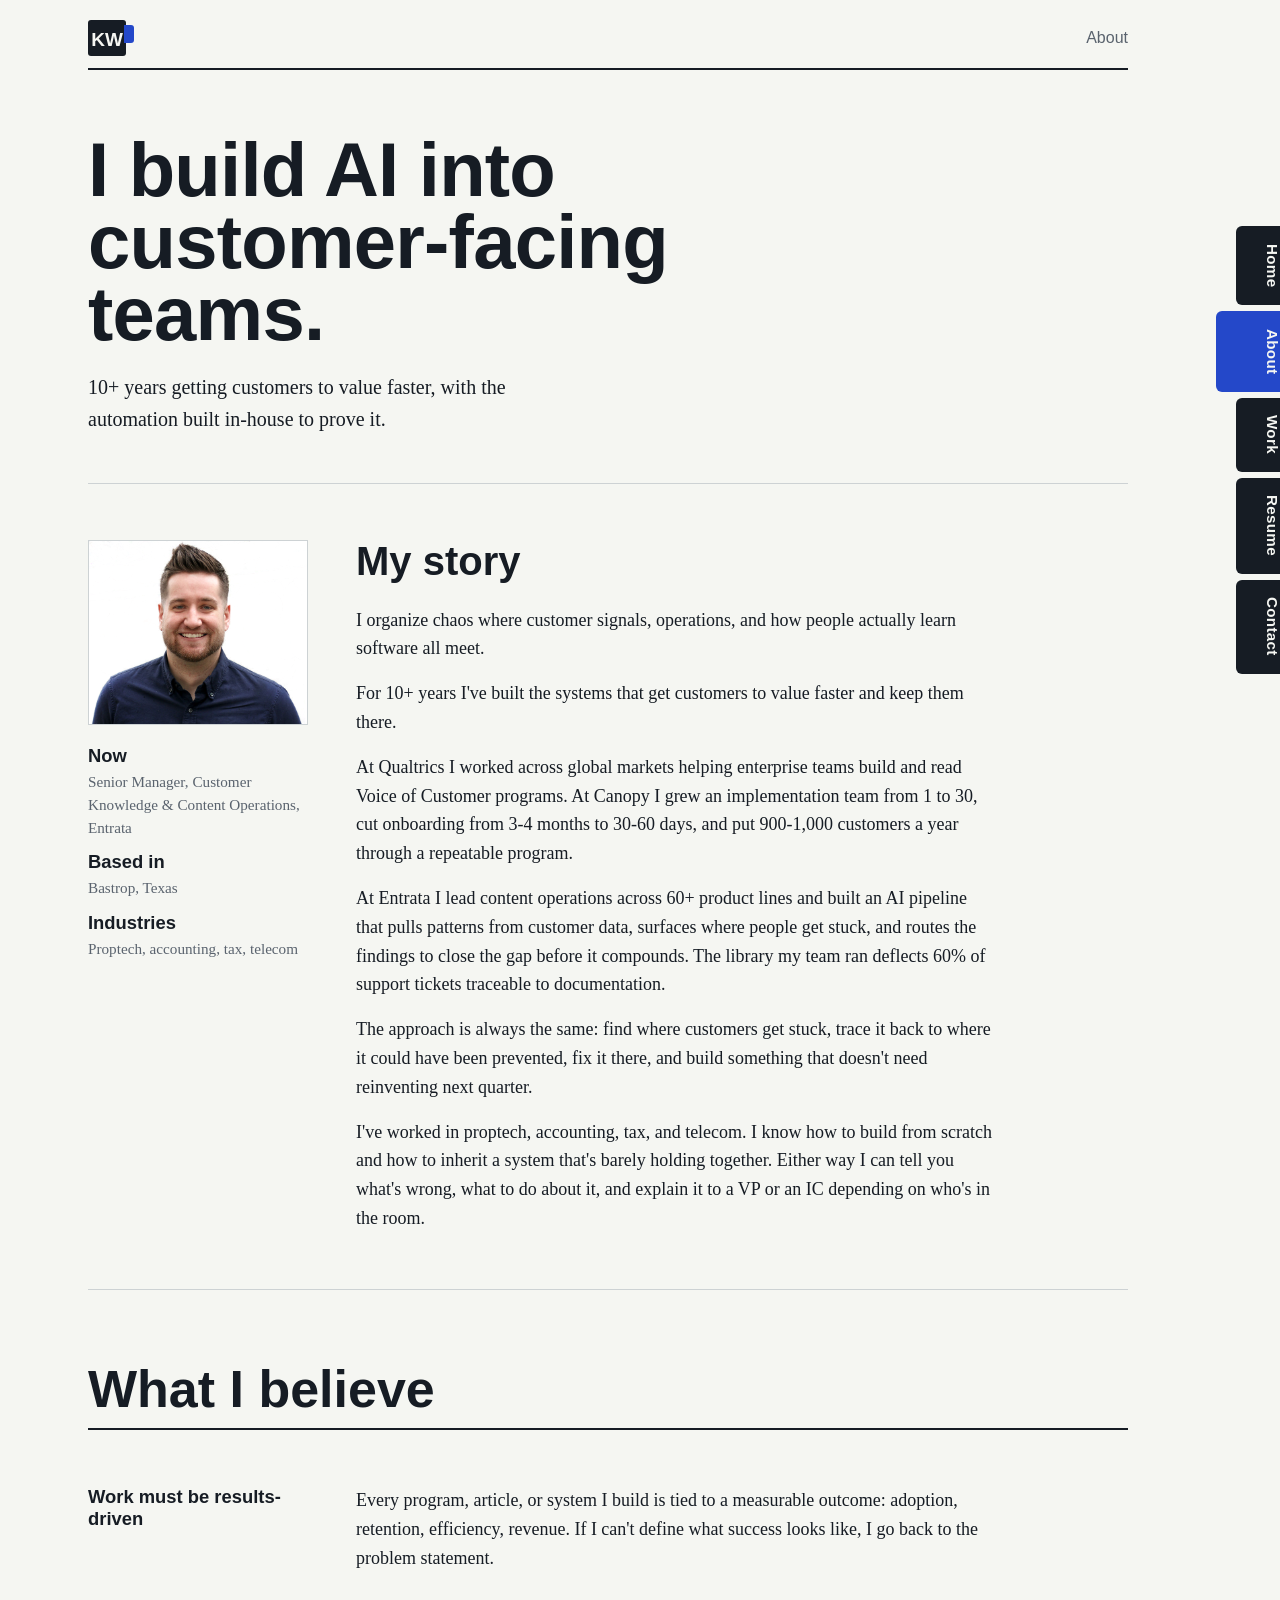
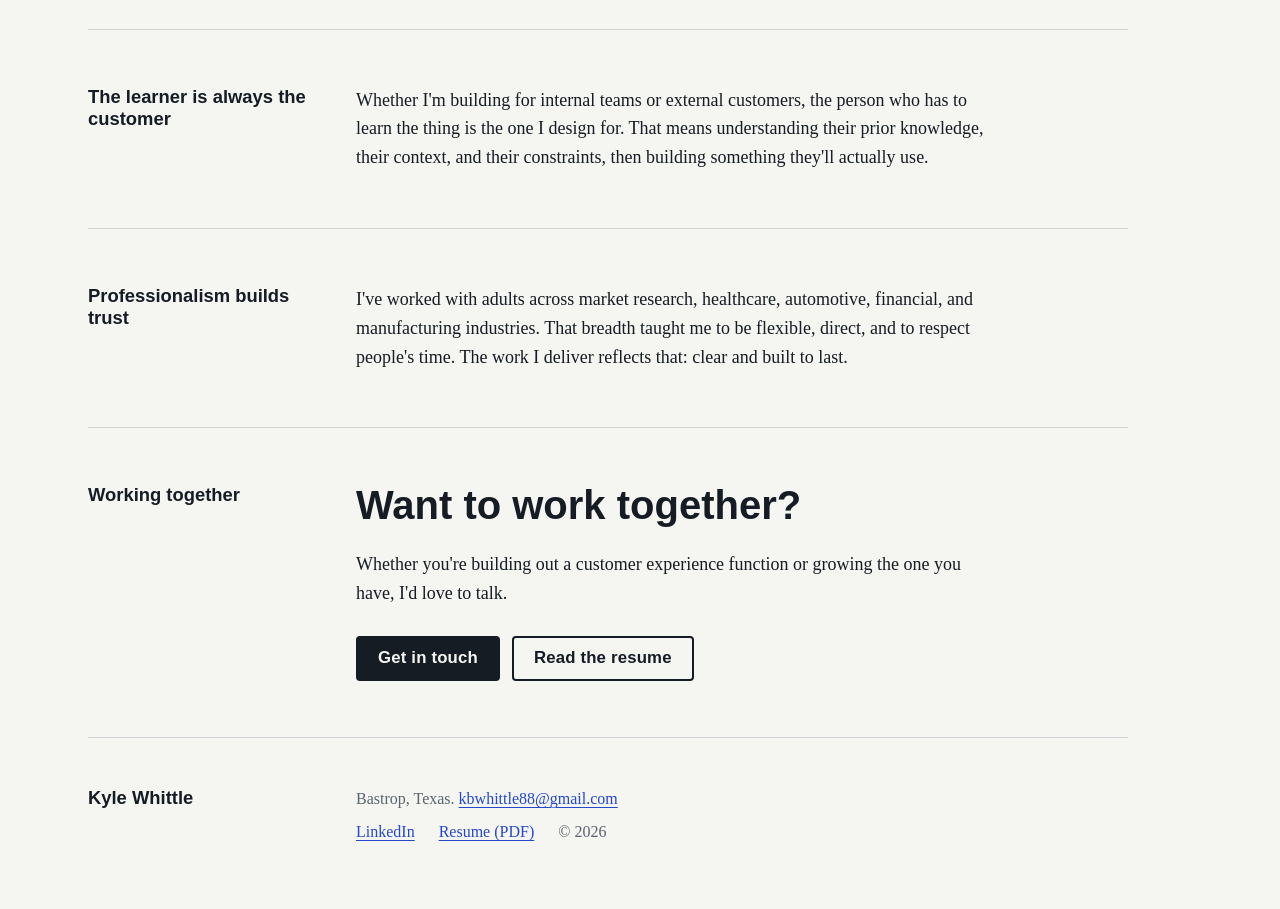
==== commit 36a28316: "Update the resume PDF and Entrata title Swap in the current resume (phone number left off) and list " ====
--- a/about.html
+++ b/about.html
@@ -50,7 +50,7 @@
           <div class="margin">
             <img class="portrait" src="images/kylew2pic_trans.png" alt="Kyle Whittle">
             <h4>Now</h4>
-            <p>Associate Director, Customer Knowledge &amp; Content Strategy, Entrata</p>
+            <p>Senior Manager, Customer Knowledge &amp; Content Operations, Entrata</p>
             <h4>Based in</h4>
             <p>Bastrop, Texas</p>
             <h4>Industries</h4>
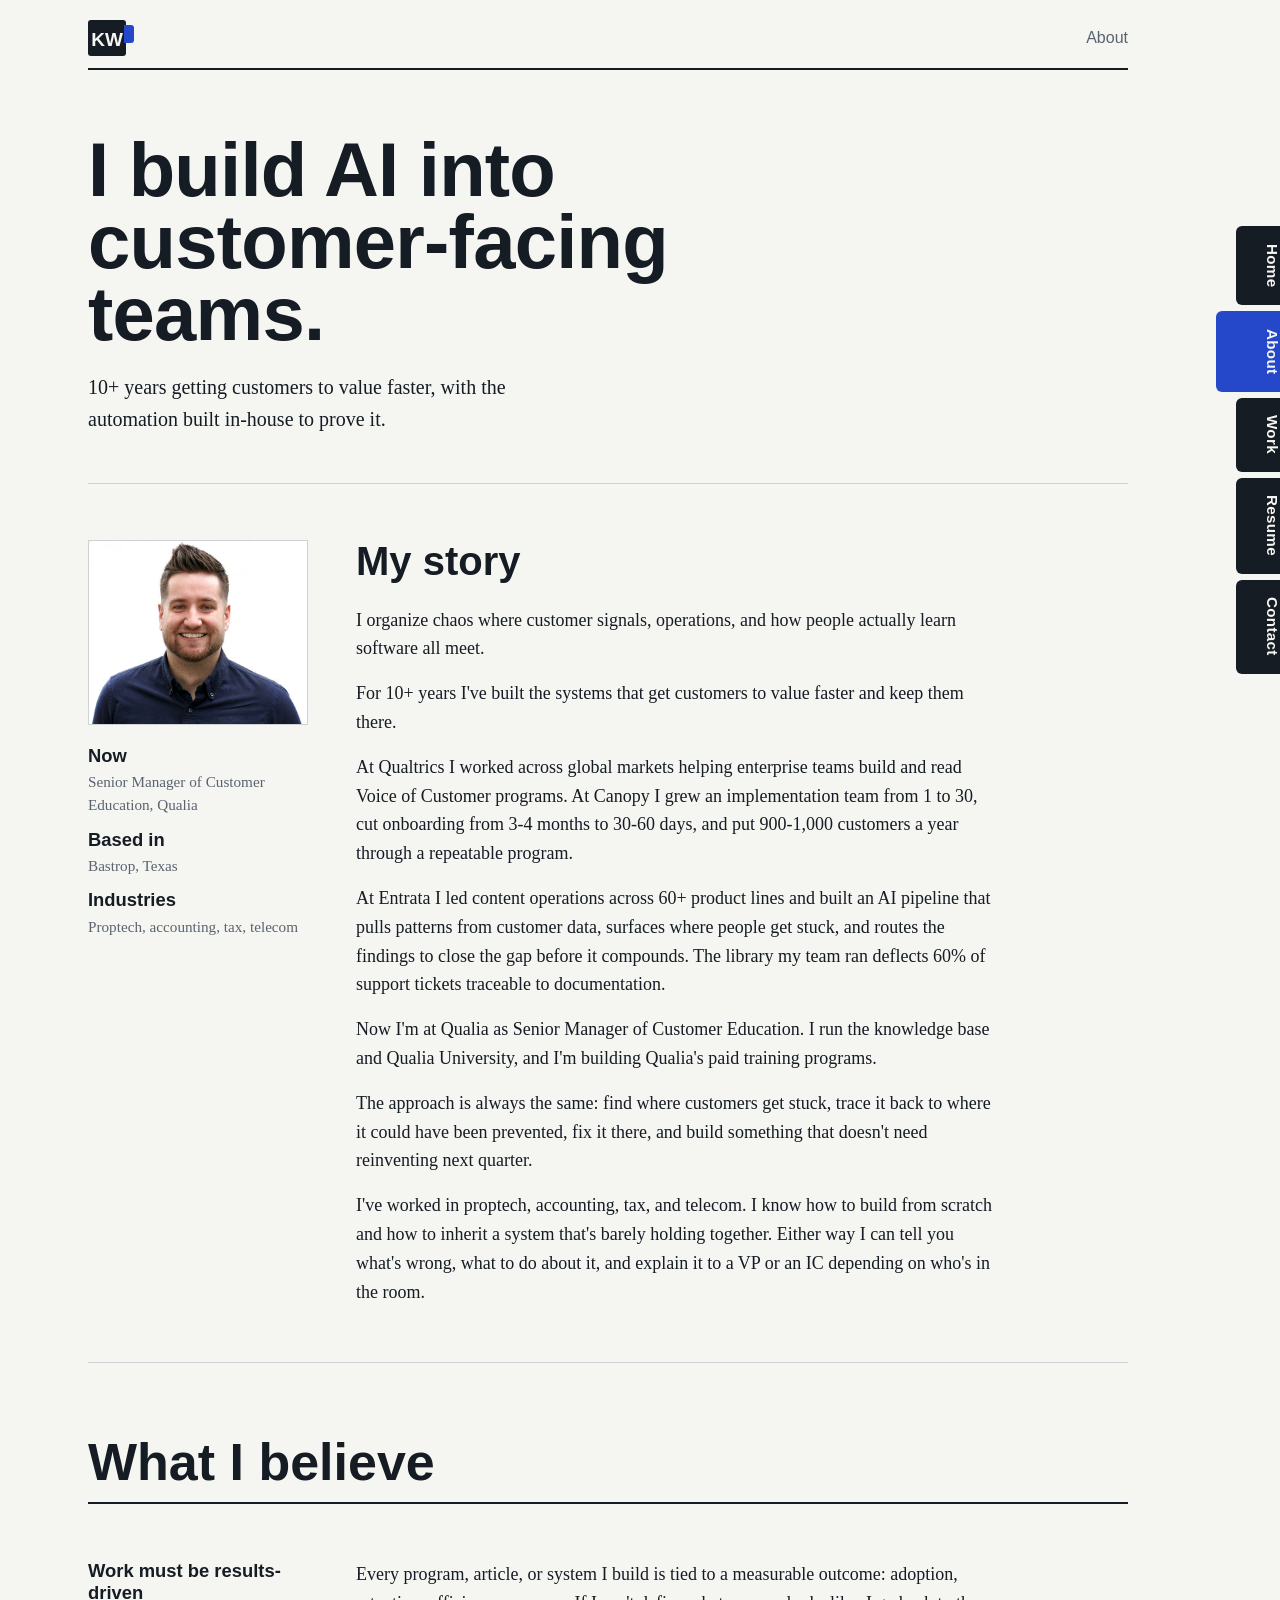
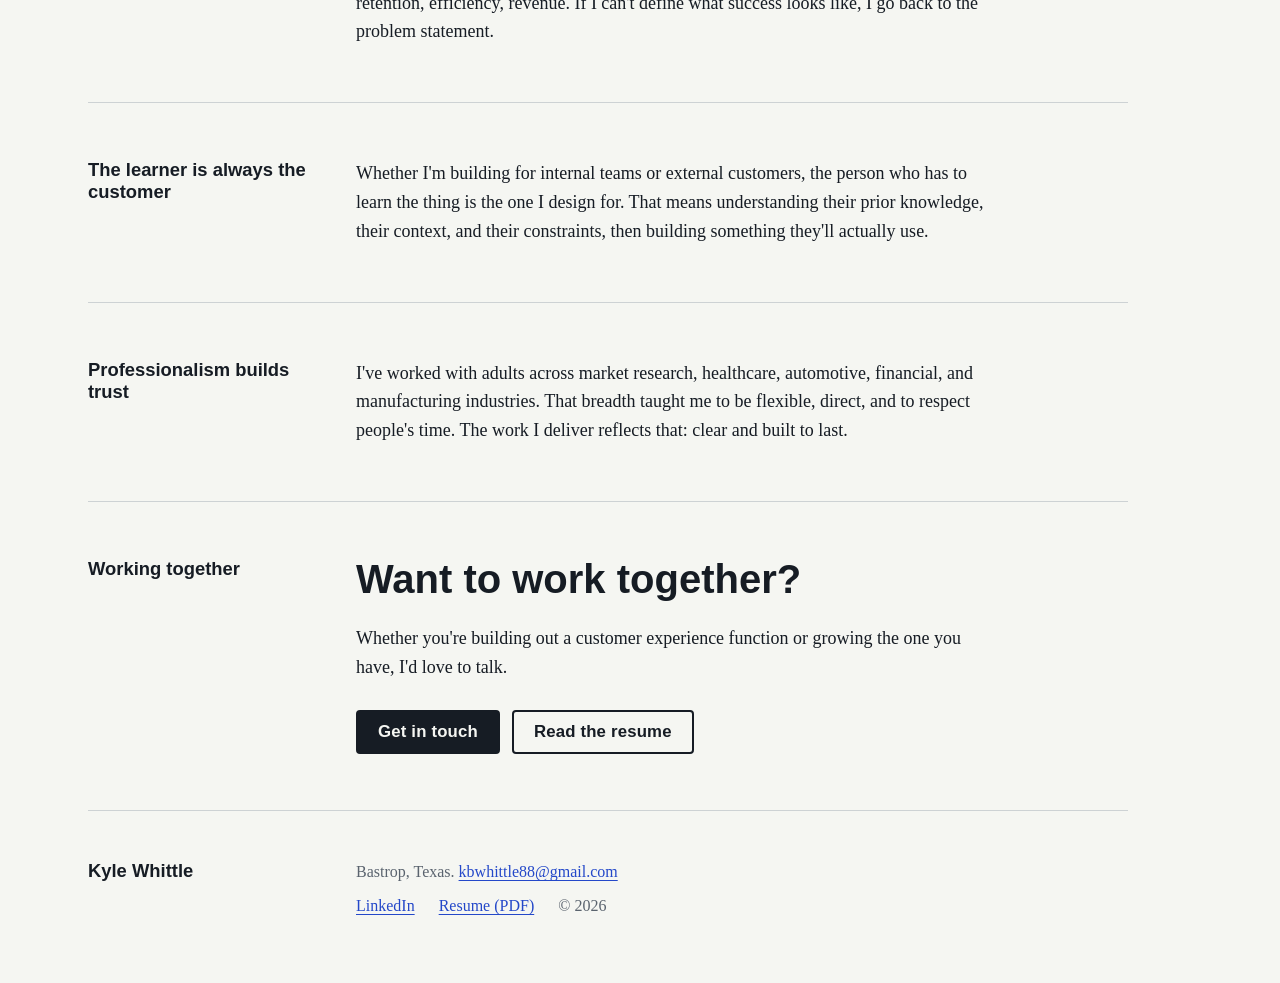
==== commit 4bcaa8e2: "Add the Qualia role Kyle started at Qualia in November 2026 as Senior Manager, Customer Education. E" ====
--- a/about.html
+++ b/about.html
@@ -50,7 +50,7 @@
           <div class="margin">
             <img class="portrait" src="images/kylew2pic_trans.png" alt="Kyle Whittle">
             <h4>Now</h4>
-            <p>Senior Manager, Customer Knowledge &amp; Content Operations, Entrata</p>
+            <p>Senior Manager of Customer Education, Qualia</p>
             <h4>Based in</h4>
             <p>Bastrop, Texas</p>
             <h4>Industries</h4>
@@ -61,7 +61,8 @@
             <p>I organize chaos where customer signals, operations, and how people actually learn software all meet.</p>
             <p>For 10+ years I've built the systems that get customers to value faster and keep them there.</p>
             <p>At Qualtrics I worked across global markets helping enterprise teams build and read Voice of Customer programs. At Canopy I grew an implementation team from 1 to 30, cut onboarding from 3-4 months to 30-60 days, and put 900-1,000 customers a year through a repeatable program.</p>
-            <p>At Entrata I lead content operations across 60+ product lines and built an AI pipeline that pulls patterns from customer data, surfaces where people get stuck, and routes the findings to close the gap before it compounds. The library my team ran deflects 60% of support tickets traceable to documentation.</p>
+            <p>At Entrata I led content operations across 60+ product lines and built an AI pipeline that pulls patterns from customer data, surfaces where people get stuck, and routes the findings to close the gap before it compounds. The library my team ran deflects 60% of support tickets traceable to documentation.</p>
+            <p>Now I'm at Qualia as Senior Manager of Customer Education. I run the knowledge base and Qualia University, and I'm building Qualia's paid training programs.</p>
             <p>The approach is always the same: find where customers get stuck, trace it back to where it could have been prevented, fix it there, and build something that doesn't need reinventing next quarter.</p>
             <p>I've worked in proptech, accounting, tax, and telecom. I know how to build from scratch and how to inherit a system that's barely holding together. Either way I can tell you what's wrong, what to do about it, and explain it to a VP or an IC depending on who's in the room.</p>
           </div>
